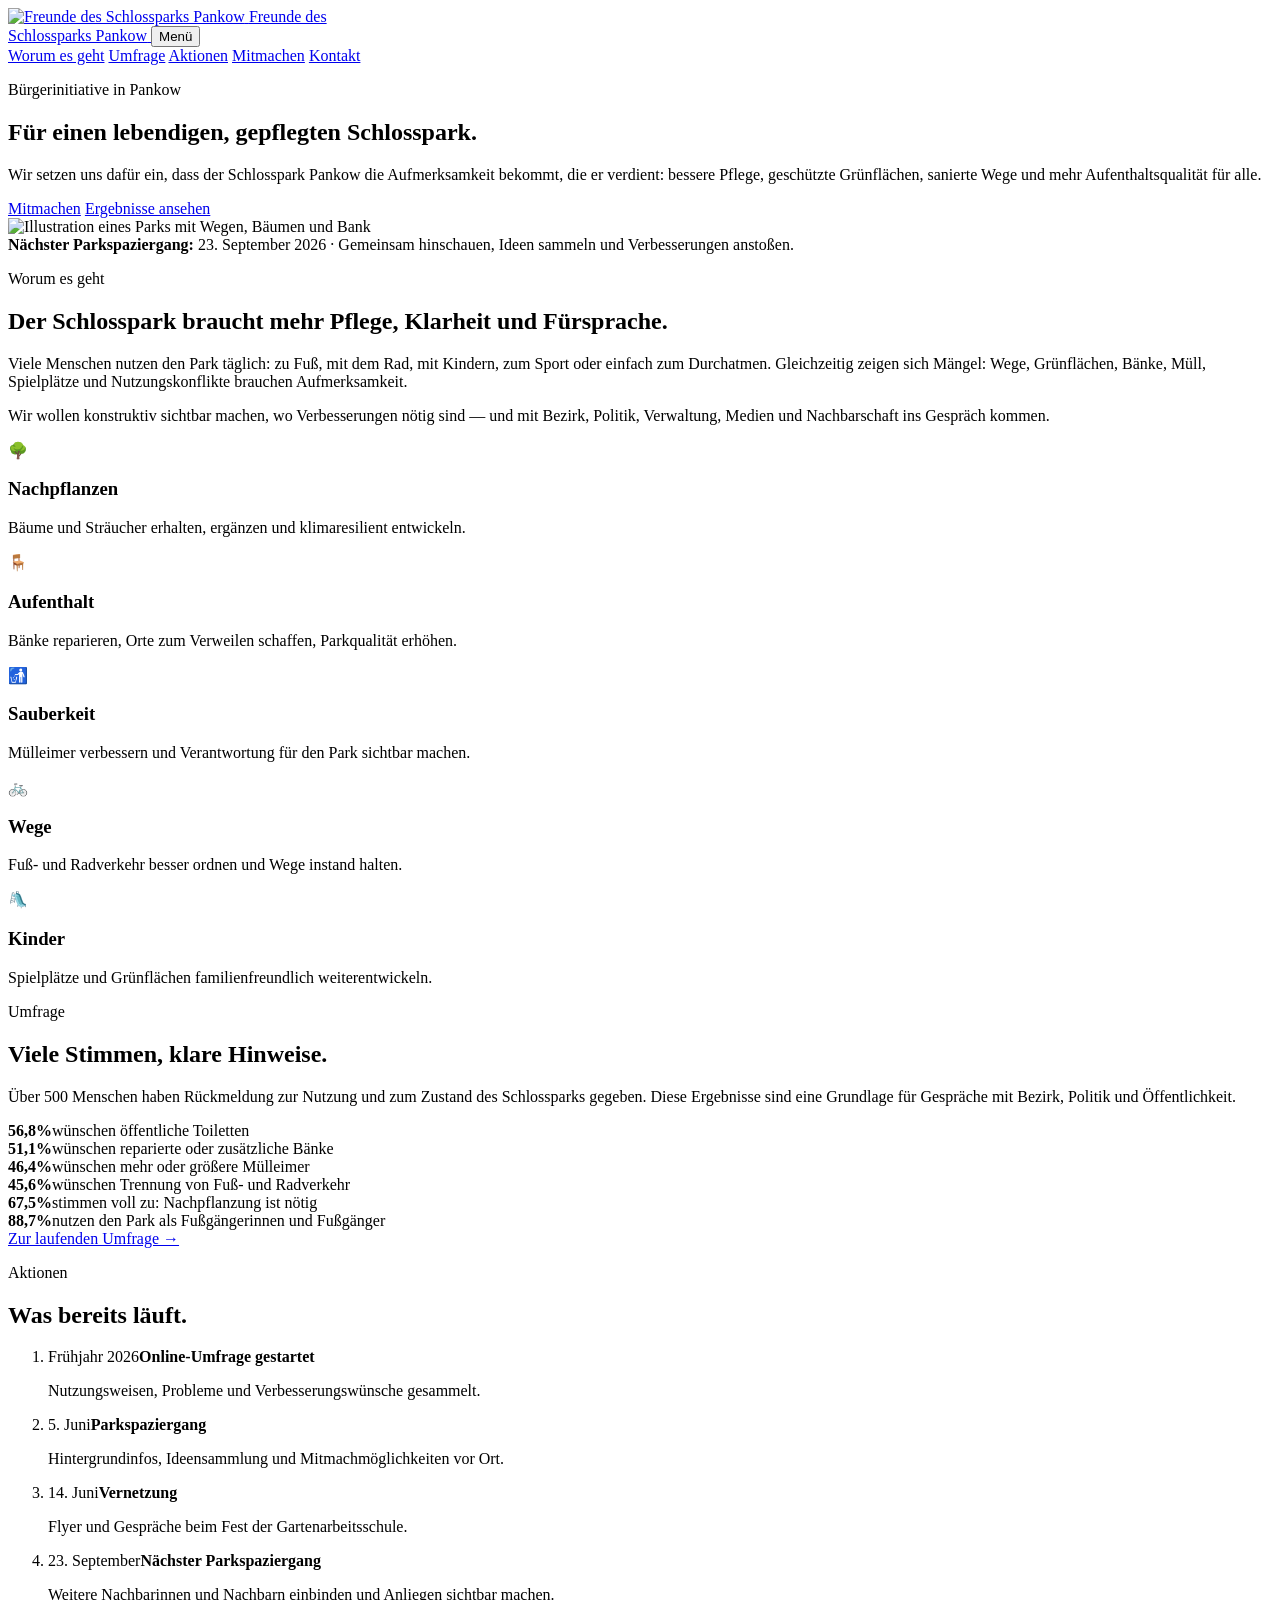
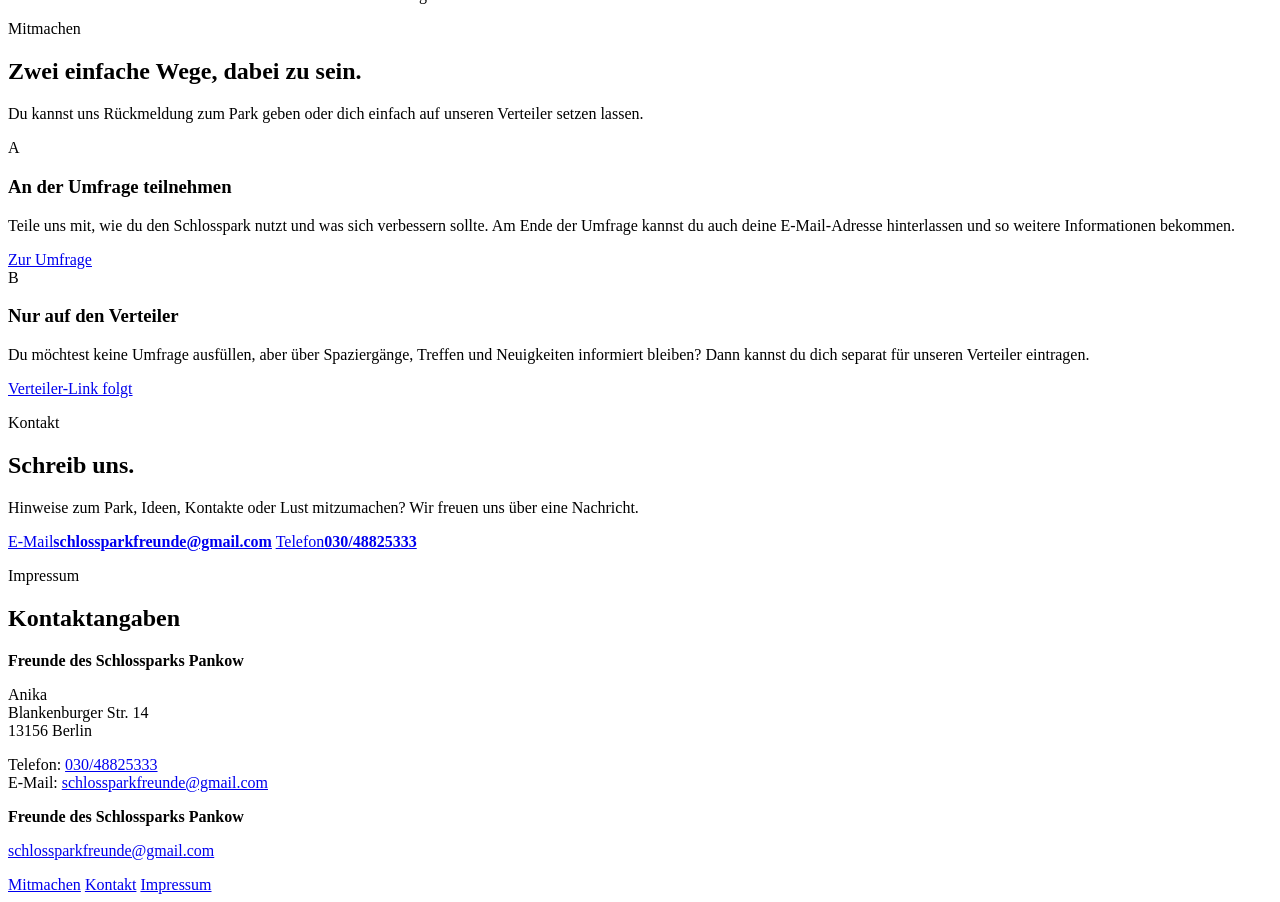
==== index.html @ 6320de42 "Initiale Schlosspark-Website anlegen" ====
<!doctype html>
<html lang="de">
<head>
  <meta charset="utf-8" />
  <meta name="viewport" content="width=device-width, initial-scale=1" />
  <title>Freunde des Schlossparks Pankow</title>
  <meta name="description" content="Bürgerinitiative für einen gepflegten, lebendigen und zukunftsfähigen Schlosspark Pankow." />
  <link rel="stylesheet" href="style.css" />
</head>
<body>
  <header class="site-header">
    <a class="brand" href="#top" aria-label="Startseite">
      <img id="brand-logo" src="assets/logo.svg" alt="Freunde des Schlossparks Pankow" />
      <span>Freunde des<br>Schlossparks Pankow</span>
    </a>
    <button class="menu-button" aria-expanded="false" aria-controls="nav">Menü</button>
    <nav id="nav" class="nav" aria-label="Hauptnavigation">
      <a href="#worum">Worum es geht</a>
      <a href="#umfrage">Umfrage</a>
      <a href="#aktionen">Aktionen</a>
      <a href="#mitmachen">Mitmachen</a>
      <a class="nav-cta" href="#kontakt">Kontakt</a>
    </nav>
  </header>

  <main id="top">
    <section class="hero">
      <div class="hero-copy">
        <p class="eyebrow">Bürgerinitiative in Pankow</p>
        <h1>Für einen lebendigen, gepflegten Schlosspark.</h1>
        <p class="lead">Wir setzen uns dafür ein, dass der Schlosspark Pankow die Aufmerksamkeit bekommt, die er verdient: bessere Pflege, geschützte Grünflächen, sanierte Wege und mehr Aufenthaltsqualität für alle.</p>
        <div class="hero-actions">
          <a class="button primary" href="#mitmachen">Mitmachen</a>
          <a class="button secondary" href="#umfrage">Ergebnisse ansehen</a>
        </div>
      </div>
      <div class="hero-card" aria-label="Illustration Schlosspark Pankow">
        <img src="assets/park-illustration.svg" alt="Illustration eines Parks mit Wegen, Bäumen und Bank" />
      </div>
    </section>

    <section class="notice" aria-label="Nächster Termin">
      <strong>Nächster Parkspaziergang:</strong> <span data-next-walk-long>23. September 2026</span> · <span data-next-walk-description>Gemeinsam hinschauen, Ideen sammeln und Verbesserungen anstoßen.</span>
    </section>

    <section id="worum" class="section split">
      <div>
        <p class="eyebrow">Worum es geht</p>
        <h2>Der Schlosspark braucht mehr Pflege, Klarheit und Fürsprache.</h2>
      </div>
      <div class="text-block">
        <p>Viele Menschen nutzen den Park täglich: zu Fuß, mit dem Rad, mit Kindern, zum Sport oder einfach zum Durchatmen. Gleichzeitig zeigen sich Mängel: Wege, Grünflächen, Bänke, Müll, Spielplätze und Nutzungskonflikte brauchen Aufmerksamkeit.</p>
        <p>Wir wollen konstruktiv sichtbar machen, wo Verbesserungen nötig sind — und mit Bezirk, Politik, Verwaltung, Medien und Nachbarschaft ins Gespräch kommen.</p>
      </div>
    </section>

    <section class="section goals" aria-label="Unsere Themen">
      <article><span aria-hidden="true">🌳</span><h3>Nachpflanzen</h3><p>Bäume und Sträucher erhalten, ergänzen und klimaresilient entwickeln.</p></article>
      <article><span aria-hidden="true">🪑</span><h3>Aufenthalt</h3><p>Bänke reparieren, Orte zum Verweilen schaffen, Parkqualität erhöhen.</p></article>
      <article><span aria-hidden="true">🚮</span><h3>Sauberkeit</h3><p>Mülleimer verbessern und Verantwortung für den Park sichtbar machen.</p></article>
      <article><span aria-hidden="true">🚲</span><h3>Wege</h3><p>Fuß- und Radverkehr besser ordnen und Wege instand halten.</p></article>
      <article><span aria-hidden="true">🛝</span><h3>Kinder</h3><p>Spielplätze und Grünflächen familienfreundlich weiterentwickeln.</p></article>
    </section>

    <section id="umfrage" class="section results">
      <div class="section-heading">
        <p class="eyebrow">Umfrage</p>
        <h2>Viele Stimmen, klare Hinweise.</h2>
        <p>Über 500 Menschen haben Rückmeldung zur Nutzung und zum Zustand des Schlossparks gegeben. Diese Ergebnisse sind eine Grundlage für Gespräche mit Bezirk, Politik und Öffentlichkeit.</p>
      </div>
      <div class="stat-grid">
        <article><strong>56,8%</strong><span>wünschen öffentliche Toiletten</span></article>
        <article><strong>51,1%</strong><span>wünschen reparierte oder zusätzliche Bänke</span></article>
        <article><strong>46,4%</strong><span>wünschen mehr oder größere Mülleimer</span></article>
        <article><strong>45,6%</strong><span>wünschen Trennung von Fuß- und Radverkehr</span></article>
        <article><strong>67,5%</strong><span>stimmen voll zu: Nachpflanzung ist nötig</span></article>
        <article><strong>88,7%</strong><span>nutzen den Park als Fußgängerinnen und Fußgänger</span></article>
      </div>
      <a class="inline-link" data-survey-link href="#">Zur laufenden Umfrage →</a>
    </section>

    <section id="flyer" class="section flyer-section" hidden>
      <div class="section-heading">
        <p class="eyebrow">Unser Flyer</p>
        <h2>Schlossparkfreunde zum Mitnehmen.</h2>
        <p>Vorder- und Rückseite unseres Flyers.</p>
      </div>
      <div class="flyer-grid">
        <figure><img id="flyer-front" alt="Flyer der Freunde des Schlossparks Pankow, Vorderseite"><figcaption>Vorderseite</figcaption></figure>
        <figure><img id="flyer-back" alt="Flyer der Freunde des Schlossparks Pankow, Rückseite"><figcaption>Rückseite</figcaption></figure>
      </div>
    </section>

    <section id="aktionen" class="section timeline">
      <div class="section-heading">
        <p class="eyebrow">Aktionen</p>
        <h2>Was bereits läuft.</h2>
      </div>
      <ol>
        <li><time>Frühjahr 2026</time><strong>Online-Umfrage gestartet</strong><p>Nutzungsweisen, Probleme und Verbesserungswünsche gesammelt.</p></li>
        <li><time>5. Juni</time><strong>Parkspaziergang</strong><p>Hintergrundinfos, Ideensammlung und Mitmachmöglichkeiten vor Ort.</p></li>
        <li><time>14. Juni</time><strong>Vernetzung</strong><p>Flyer und Gespräche beim Fest der Gartenarbeitsschule.</p></li>
        <li><time data-next-walk-short>23. September</time><strong>Nächster Parkspaziergang</strong><p>Weitere Nachbarinnen und Nachbarn einbinden und Anliegen sichtbar machen.</p></li>
      </ol>
    </section>

    <section id="mitmachen" class="section join-section">
      <div class="section-heading join-heading">
        <p class="eyebrow">Mitmachen</p>
        <h2>Zwei einfache Wege, dabei zu sein.</h2>
        <p>Du kannst uns Rückmeldung zum Park geben oder dich einfach auf unseren Verteiler setzen lassen.</p>
      </div>

      <div class="join-grid">
        <article class="join-card featured">
          <span class="join-letter">A</span>
          <h3>An der Umfrage teilnehmen</h3>
          <p>Teile uns mit, wie du den Schlosspark nutzt und was sich verbessern sollte. Am Ende der Umfrage kannst du auch deine E-Mail-Adresse hinterlassen und so weitere Informationen bekommen.</p>
          <a class="button primary large" data-survey-link href="#">Zur Umfrage</a>
        </article>

        <article class="join-card">
          <span class="join-letter">B</span>
          <h3>Nur auf den Verteiler</h3>
          <p>Du möchtest keine Umfrage ausfüllen, aber über Spaziergänge, Treffen und Neuigkeiten informiert bleiben? Dann kannst du dich separat für unseren Verteiler eintragen.</p>
          <a class="button primary large disabled" data-mailing-list-link href="#" aria-disabled="true">Verteiler-Link folgt</a>
        </article>
      </div>
    </section>

    <section id="kontakt" class="section contact-section">
      <div>
        <p class="eyebrow">Kontakt</p>
        <h2>Schreib uns.</h2>
        <p>Hinweise zum Park, Ideen, Kontakte oder Lust mitzumachen? Wir freuen uns über eine Nachricht.</p>
      </div>
      <div class="contact-box">
        <a data-contact-email-link href="mailto:schlossparkfreunde@gmail.com"><span>E-Mail</span><strong data-contact-email>schlossparkfreunde@gmail.com</strong></a>
        <a data-contact-phone-link href="tel:+493048825333"><span>Telefon</span><strong data-contact-phone>030/48825333</strong></a>
      </div>
    </section>

    <section id="impressum" class="section legal-section">
      <div class="section-heading">
        <p class="eyebrow">Impressum</p>
        <h2>Kontaktangaben</h2>
      </div>
      <div class="legal-card">
        <p><strong>Freunde des Schlossparks Pankow</strong></p>
        <p><span data-contact-name>Anika</span><br><span data-contact-address1>Blankenburger Str. 14</span><br><span data-contact-address2>13156 Berlin</span></p>
        <p>Telefon: <a data-contact-phone-link href="tel:+493048825333" data-contact-phone>030/48825333</a><br>
        E-Mail: <a data-contact-email-link href="mailto:schlossparkfreunde@gmail.com" data-contact-email>schlossparkfreunde@gmail.com</a></p>
      </div>
    </section>
  </main>

  <footer class="footer">
    <div>
      <p><strong>Freunde des Schlossparks Pankow</strong></p>
      <p><a data-contact-email-link href="mailto:schlossparkfreunde@gmail.com" data-contact-email>schlossparkfreunde@gmail.com</a></p>
    </div>
    <nav class="footer-nav" aria-label="Fußnavigation">
      <a href="#mitmachen">Mitmachen</a>
      <a href="#kontakt">Kontakt</a>
      <a href="#impressum">Impressum</a>
    </nav>
  </footer>

  <script src="content.js"></script>
  <script src="script.js"></script>
</body>
</html>
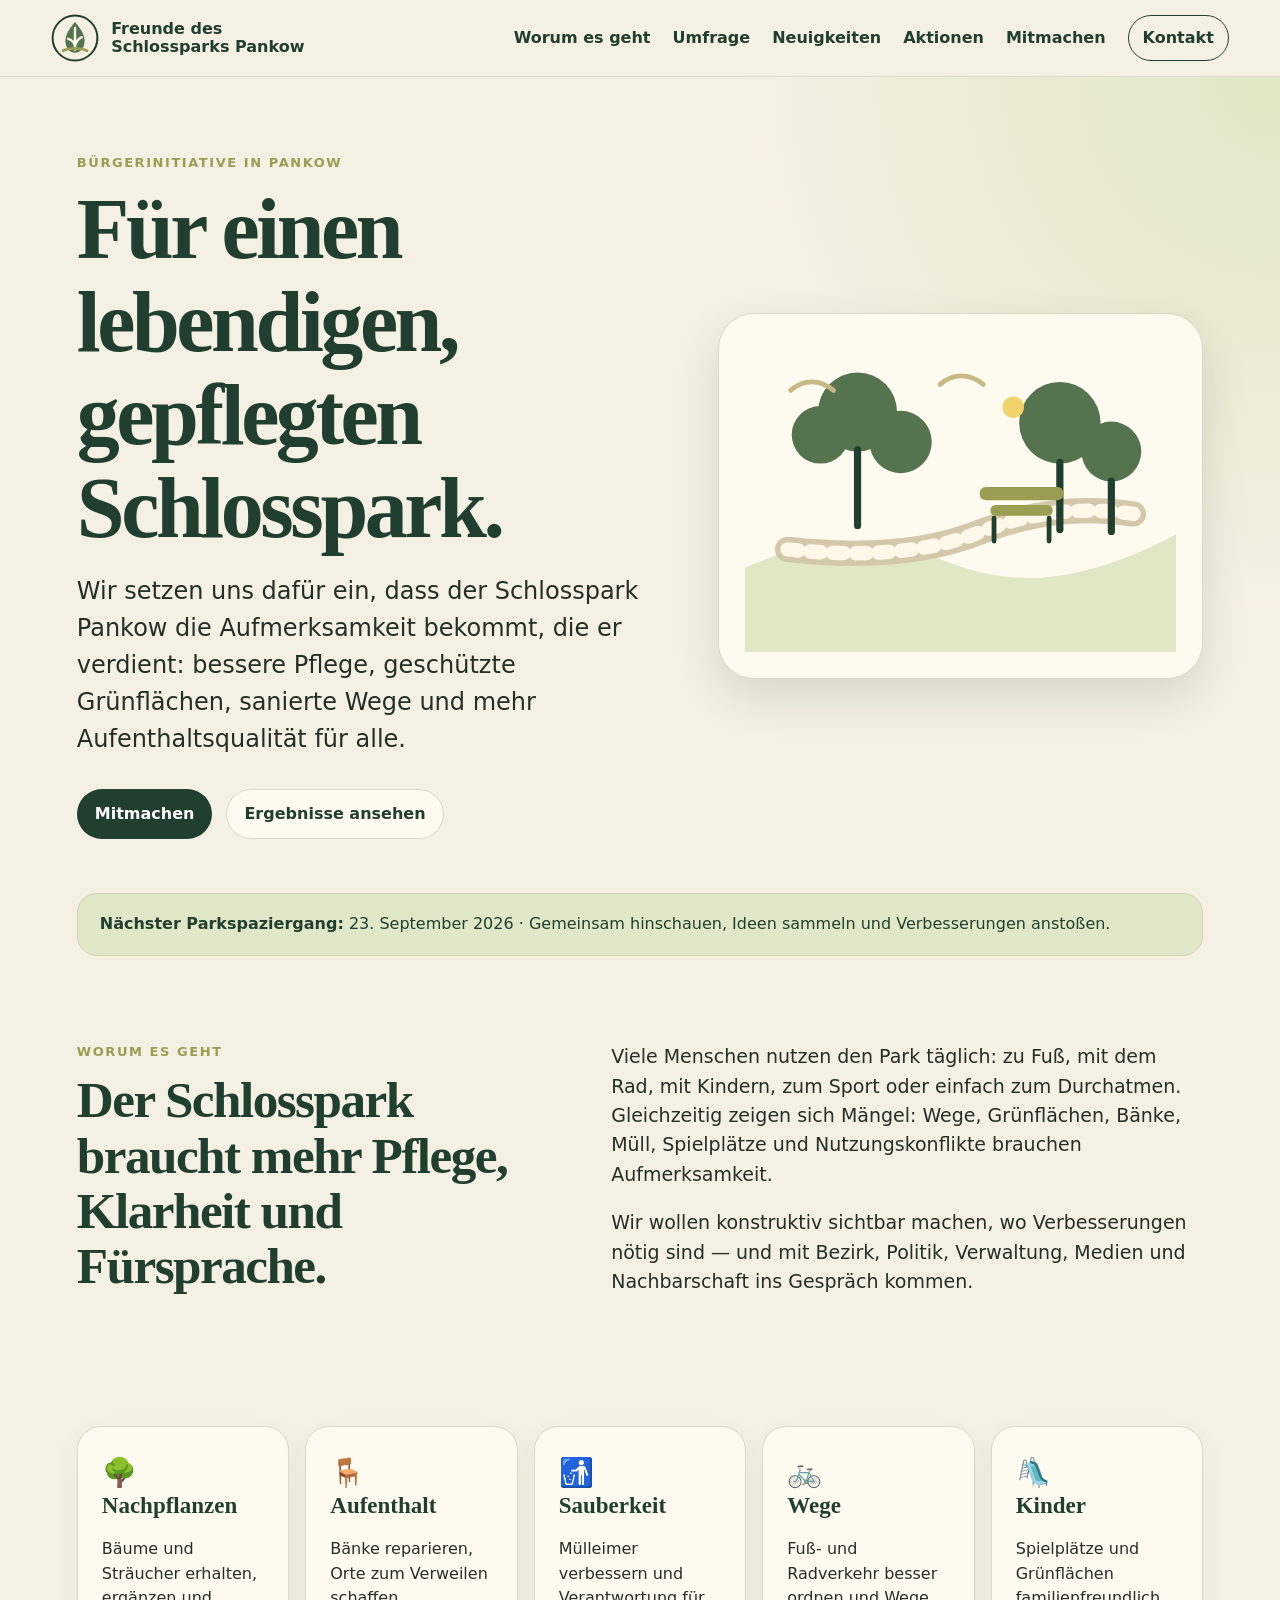
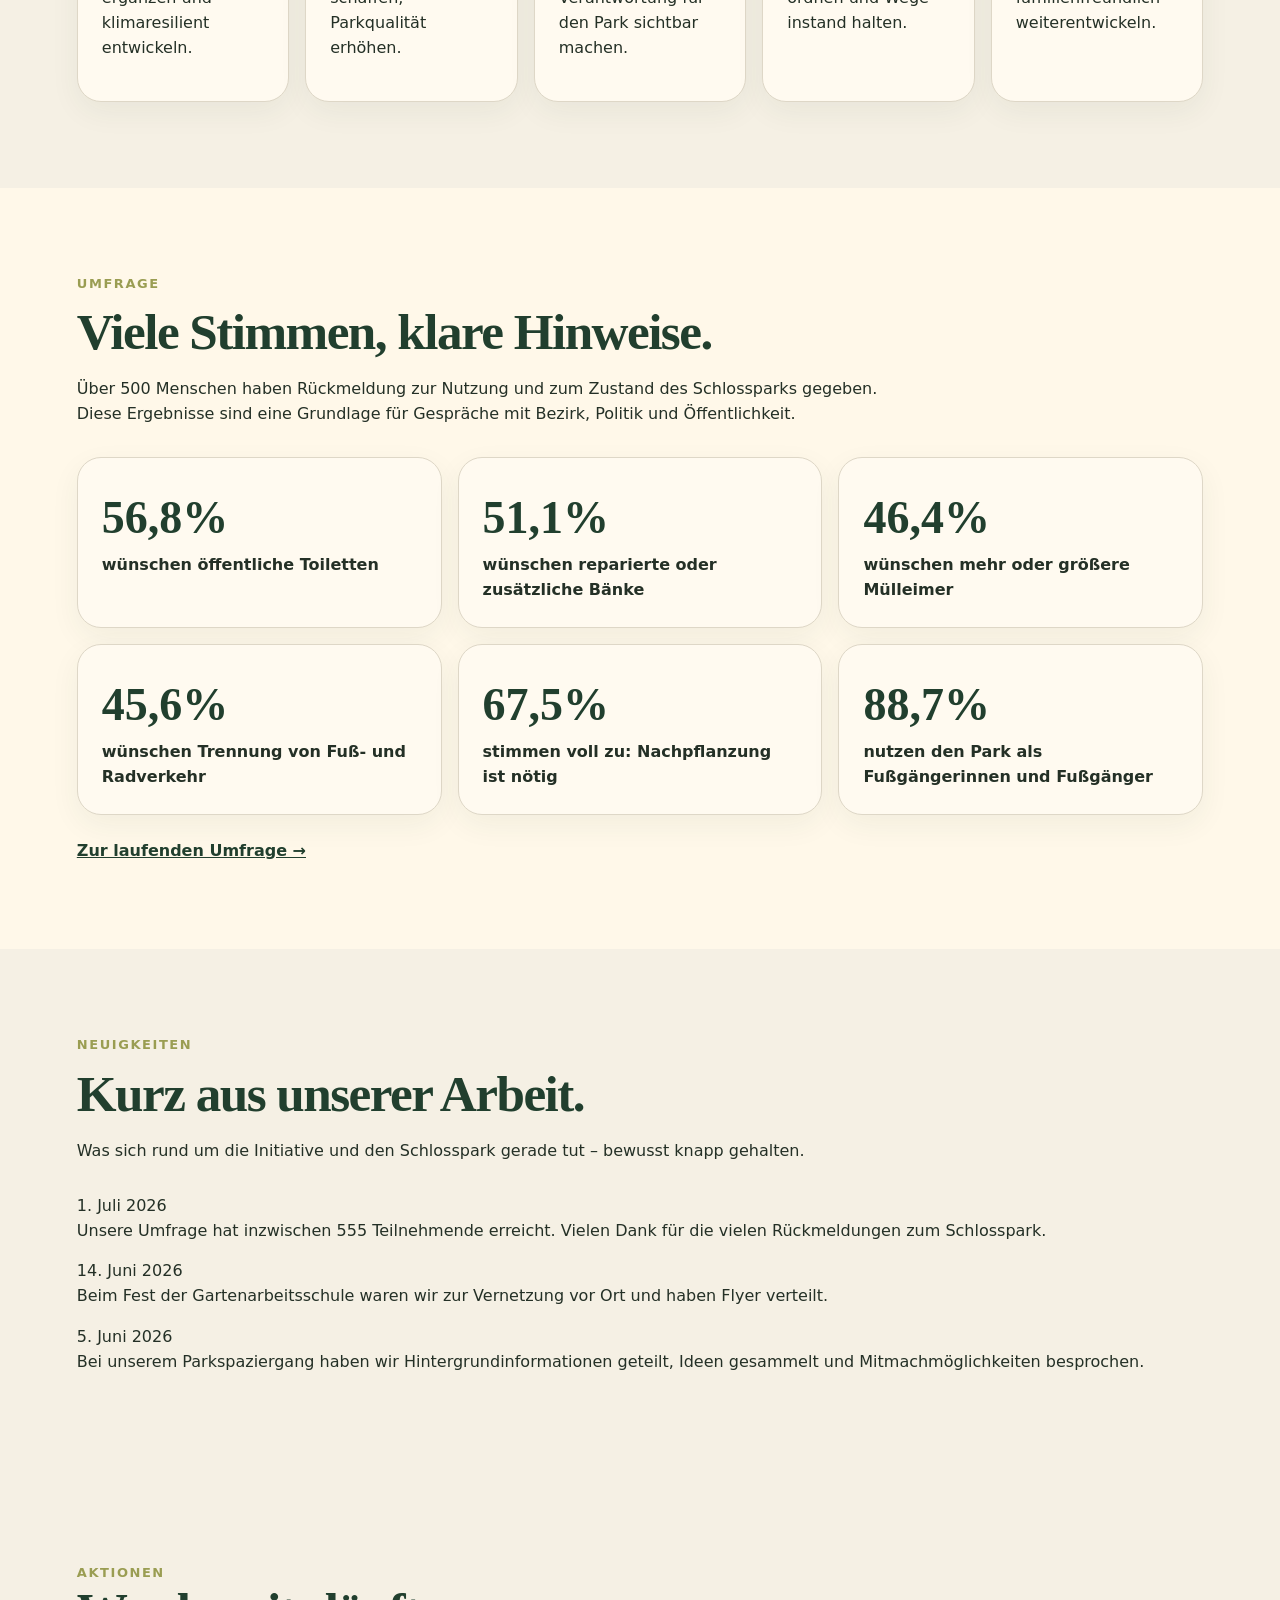
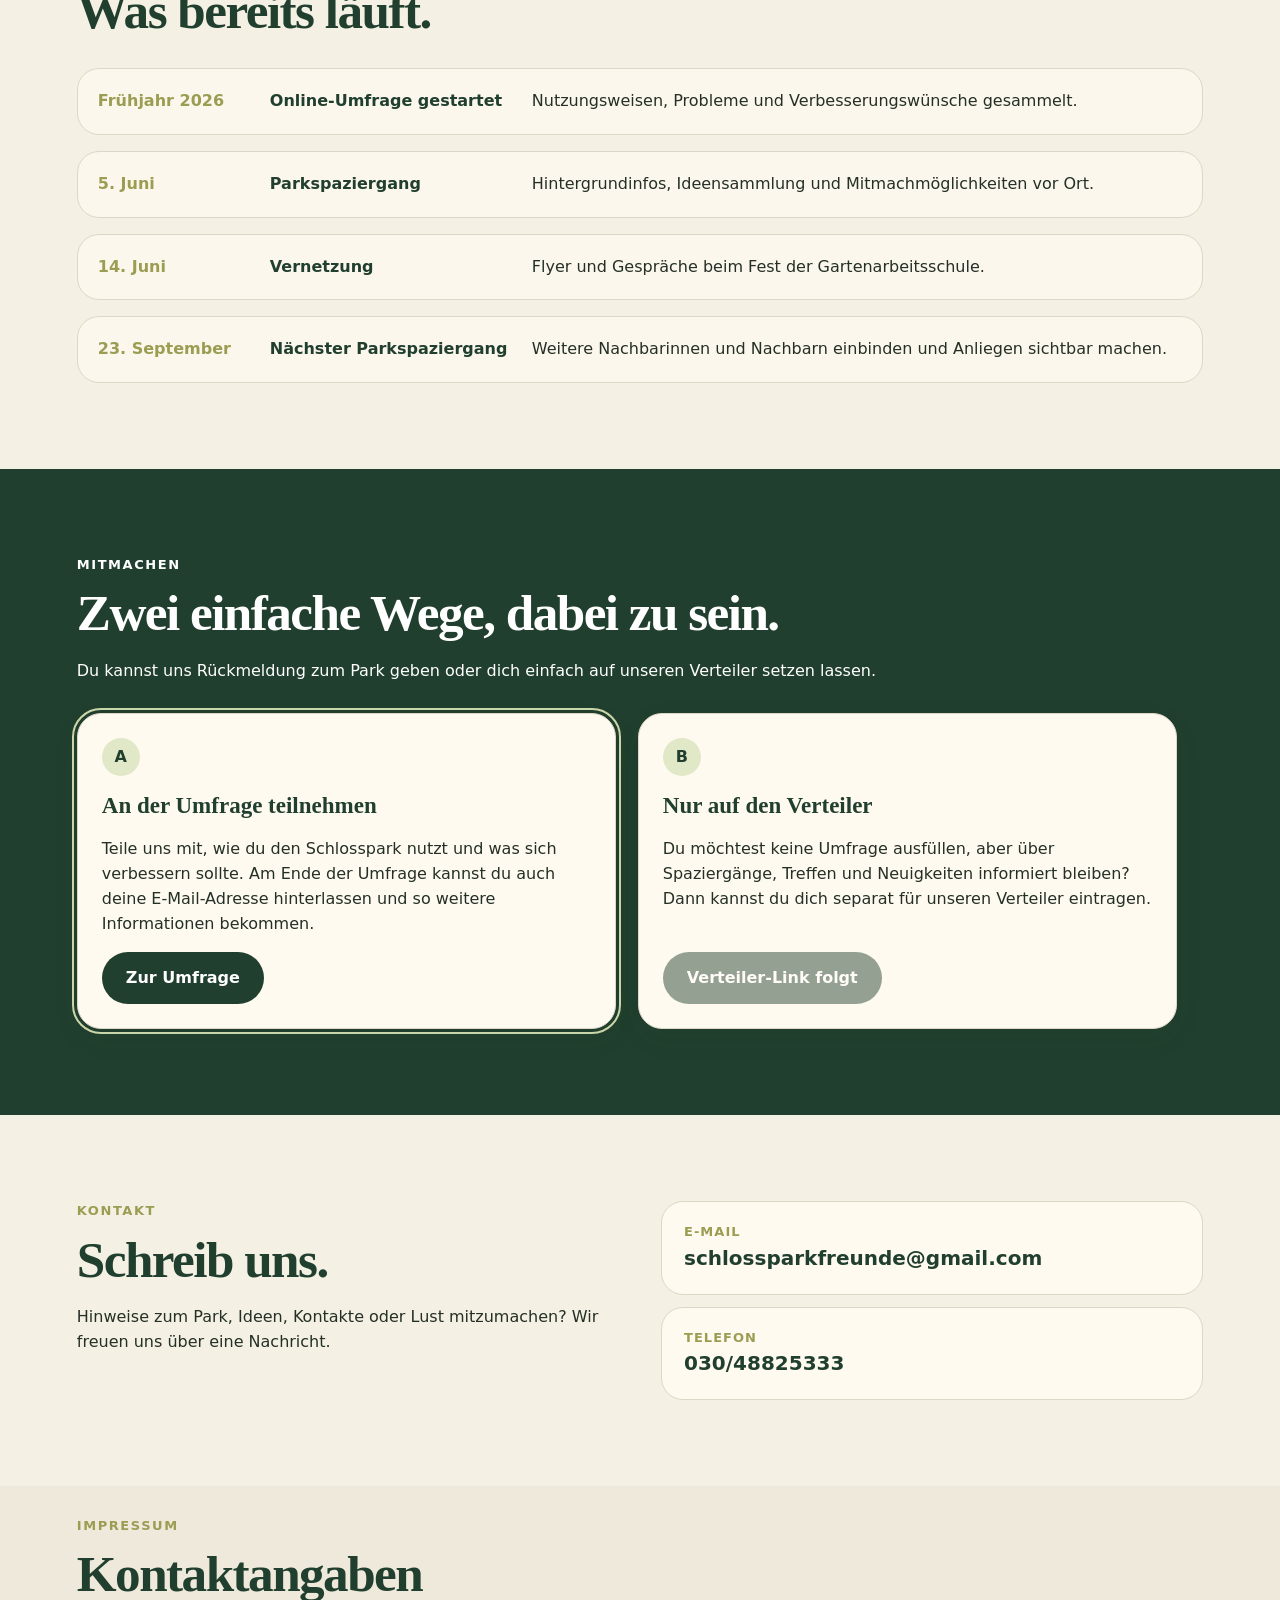
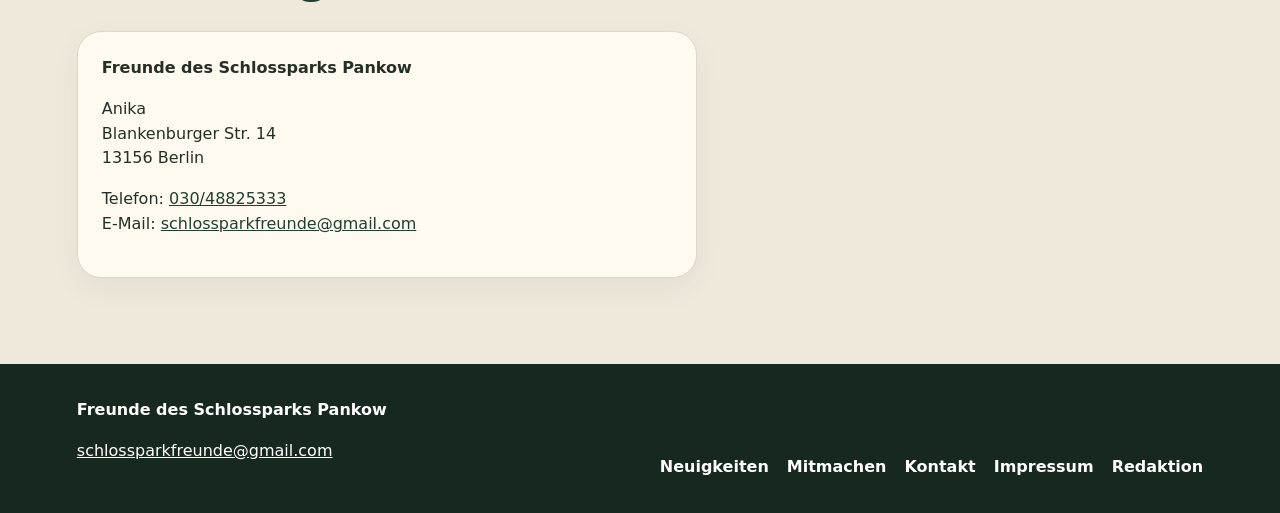
==== commit 0315eb23: "Neuigkeiten und CMS-Pflege in die Startseite integrieren" ====
--- a/index.html
+++ b/index.html
@@ -17,6 +17,7 @@
     <nav id="nav" class="nav" aria-label="Hauptnavigation">
       <a href="#worum">Worum es geht</a>
       <a href="#umfrage">Umfrage</a>
+      <a href="#neuigkeiten">Neuigkeiten</a>
       <a href="#aktionen">Aktionen</a>
       <a href="#mitmachen">Mitmachen</a>
       <a class="nav-cta" href="#kontakt">Kontakt</a>
@@ -76,7 +77,20 @@
         <article><strong>67,5%</strong><span>stimmen voll zu: Nachpflanzung ist nötig</span></article>
         <article><strong>88,7%</strong><span>nutzen den Park als Fußgängerinnen und Fußgänger</span></article>
       </div>
-      <a class="inline-link" data-survey-link href="#">Zur laufenden Umfrage →</a>
+      <a class="inline-link" data-survey-link href="https://docs.google.com/forms/d/e/1FAIpQLSdcajez0mMyslaINtt_U32HOMSKjIGqz2ijeOv9b9wt3sQTcw/viewform">Zur laufenden Umfrage →</a>
+    </section>
+
+    <section id="neuigkeiten" class="section news-section">
+      <div class="section-heading">
+        <p class="eyebrow">Neuigkeiten</p>
+        <h2>Kurz aus unserer Arbeit.</h2>
+        <p>Was sich rund um die Initiative und den Schlosspark gerade tut – bewusst knapp gehalten.</p>
+      </div>
+      <div id="news-list" class="news-list" aria-live="polite">
+        <article class="news-item"><time datetime="2026-07-01">1. Juli 2026</time><p>Unsere Umfrage hat inzwischen 555 Teilnehmende erreicht. Vielen Dank für die vielen Rückmeldungen zum Schlosspark.</p></article>
+        <article class="news-item"><time datetime="2026-06-14">14. Juni 2026</time><p>Beim Fest der Gartenarbeitsschule waren wir zur Vernetzung vor Ort und haben Flyer verteilt.</p></article>
+        <article class="news-item"><time datetime="2026-06-05">5. Juni 2026</time><p>Bei unserem Parkspaziergang haben wir Hintergrundinformationen geteilt, Ideen gesammelt und Mitmachmöglichkeiten besprochen.</p></article>
+      </div>
     </section>
 
     <section id="flyer" class="section flyer-section" hidden>
@@ -116,7 +130,7 @@
           <span class="join-letter">A</span>
           <h3>An der Umfrage teilnehmen</h3>
           <p>Teile uns mit, wie du den Schlosspark nutzt und was sich verbessern sollte. Am Ende der Umfrage kannst du auch deine E-Mail-Adresse hinterlassen und so weitere Informationen bekommen.</p>
-          <a class="button primary large" data-survey-link href="#">Zur Umfrage</a>
+          <a class="button primary large" data-survey-link href="https://docs.google.com/forms/d/e/1FAIpQLSdcajez0mMyslaINtt_U32HOMSKjIGqz2ijeOv9b9wt3sQTcw/viewform">Zur Umfrage</a>
         </article>
 
         <article class="join-card">
@@ -160,13 +174,14 @@
       <p><a data-contact-email-link href="mailto:schlossparkfreunde@gmail.com" data-contact-email>schlossparkfreunde@gmail.com</a></p>
     </div>
     <nav class="footer-nav" aria-label="Fußnavigation">
+      <a href="#neuigkeiten">Neuigkeiten</a>
       <a href="#mitmachen">Mitmachen</a>
       <a href="#kontakt">Kontakt</a>
       <a href="#impressum">Impressum</a>
+      <a href="admin/" rel="nofollow">Redaktion</a>
     </nav>
   </footer>
 
-  <script src="content.js"></script>
   <script src="script.js"></script>
 </body>
 </html>
--- a/style.css
+++ b/style.css
@@ -0,0 +1,98 @@
+:root{
+  --green:#213f2e;
+  --green-2:#55734f;
+  --olive:#9a9d52;
+  --cream:#f5f0e4;
+  --paper:#fffaf0;
+  --text:#243026;
+  --muted:#667061;
+  --line:#ded7c7;
+  --shadow:0 18px 45px rgba(33,63,46,.14);
+}
+*{box-sizing:border-box}
+html{scroll-behavior:smooth}
+body{margin:0;font-family:system-ui,-apple-system,Segoe UI,Roboto,Arial,sans-serif;color:var(--text);background:var(--cream);line-height:1.55}
+a{color:inherit}
+.site-header{position:sticky;top:0;z-index:20;display:flex;align-items:center;justify-content:space-between;padding:14px clamp(18px,4vw,56px);background:rgba(245,240,228,.92);backdrop-filter:blur(10px);border-bottom:1px solid var(--line)}
+.brand{display:flex;gap:12px;align-items:center;color:var(--green);text-decoration:none;font-weight:800;line-height:1.1}
+.brand img{width:48px;height:48px;object-fit:contain}
+.brand img.fox-logo{width:58px;height:58px}
+.nav{display:flex;gap:22px;align-items:center}
+.nav a{color:var(--green);text-decoration:none;font-weight:650}
+.nav-cta{padding:10px 14px;border:1px solid var(--green);border-radius:999px}
+.menu-button{display:none}
+.hero{min-height:74vh;display:grid;grid-template-columns:1.1fr .9fr;gap:48px;align-items:center;padding:76px clamp(22px,6vw,86px) 54px;background:radial-gradient(circle at top right,#dfe7c4,transparent 36%)}
+h1,h2,h3{font-family:Georgia,serif;color:var(--green);line-height:1.08;margin:0 0 18px}
+h1{font-size:clamp(44px,7vw,86px);letter-spacing:-.04em}
+h2{font-size:clamp(31px,4vw,54px);letter-spacing:-.03em}
+h3{font-size:23px}
+p{margin-top:0}
+.lead{font-size:clamp(19px,2vw,24px);max-width:760px}
+.eyebrow{text-transform:uppercase;letter-spacing:.12em;font-size:13px;font-weight:900;color:var(--olive);margin:0 0 10px}
+.hero-actions{display:flex;gap:14px;flex-wrap:wrap;margin-top:30px}
+.button{display:inline-flex;align-items:center;justify-content:center;padding:13px 18px;border-radius:999px;text-decoration:none;border:0;font-weight:800;cursor:pointer;transition:transform .15s ease,box-shadow .15s ease,opacity .15s ease}
+.button:hover:not(.disabled){transform:translateY(-1px);box-shadow:0 9px 20px rgba(33,63,46,.16)}
+.button.large{min-height:52px;padding-inline:24px}
+.primary{background:var(--green);color:#fff}
+.secondary{background:var(--paper);color:var(--green);box-shadow:inset 0 0 0 1px var(--line)}
+.button.disabled{opacity:.48;cursor:not-allowed}
+.hero-card{background:var(--paper);border-radius:36px;padding:26px;box-shadow:var(--shadow);border:1px solid var(--line)}
+.hero-card img{width:100%;display:block}
+.notice{margin:0 clamp(22px,6vw,86px);padding:18px 22px;border-radius:20px;background:#e1e8c8;border:1px solid #cbd5aa;color:var(--green)}
+.section{padding:86px clamp(22px,6vw,86px)}
+.split{display:grid;grid-template-columns:.9fr 1.1fr;gap:50px}
+.text-block{font-size:19px}
+.goals{display:grid;grid-template-columns:repeat(5,1fr);gap:16px;padding-top:24px}
+.goals article,.stat-grid article,.join-card,.legal-card{background:var(--paper);border:1px solid var(--line);border-radius:24px;padding:24px;box-shadow:0 10px 30px rgba(33,63,46,.06)}
+.goals span{font-size:28px}
+.section-heading{max-width:820px;margin-bottom:30px}
+.results{background:#fff8e9}
+.stat-grid{display:grid;grid-template-columns:repeat(3,1fr);gap:16px}
+.stat-grid strong{display:block;font-family:Georgia,serif;font-size:46px;color:var(--green)}
+.stat-grid span{font-weight:650}
+.inline-link{display:inline-block;margin-top:24px;color:var(--green);font-weight:900}
+.flyer-section{background:#e8edd8}
+.flyer-grid{display:grid;grid-template-columns:1fr 1fr;gap:30px;max-width:1050px}
+.flyer-grid figure{margin:0}
+.flyer-grid img{display:block;width:100%;border-radius:18px;border:1px solid var(--line);box-shadow:var(--shadow);background:#fff}
+.flyer-grid figcaption{font-size:13px;color:var(--muted);margin-top:8px}
+.timeline ol{list-style:none;padding:0;margin:0;display:grid;gap:16px}
+.timeline li{display:grid;grid-template-columns:150px 240px 1fr;gap:22px;align-items:start;background:rgba(255,250,240,.72);border:1px solid var(--line);border-radius:22px;padding:20px}
+.timeline time{font-weight:900;color:var(--olive)}
+.timeline strong{color:var(--green)}
+.timeline p{margin:0}
+.join-section{background:var(--green);color:#fff}
+.join-heading h2,.join-heading .eyebrow{color:#fff}
+.join-grid{display:grid;grid-template-columns:1fr 1fr;gap:22px;max-width:1100px}
+.join-card{position:relative;color:var(--text);display:flex;flex-direction:column;align-items:flex-start}
+.join-card.featured{outline:2px solid #cbd5aa;outline-offset:3px}
+.join-card .button{margin-top:auto}
+.join-letter{display:inline-grid;place-items:center;width:38px;height:38px;border-radius:50%;background:#e1e8c8;color:var(--green);font-weight:900;margin-bottom:18px}
+.contact-section{display:grid;grid-template-columns:1fr 1fr;gap:42px;align-items:start}
+.contact-box{display:grid;gap:12px}
+.contact-box a{display:flex;flex-direction:column;text-decoration:none;background:var(--paper);border:1px solid var(--line);border-radius:22px;padding:20px 22px}
+.contact-box span{font-size:13px;text-transform:uppercase;letter-spacing:.08em;color:var(--olive);font-weight:900}
+.contact-box strong{font-size:20px;color:var(--green)}
+.legal-section{padding-top:30px;background:#efe9dc}
+.legal-card{max-width:620px}
+.legal-card a{color:var(--green)}
+.footer{padding:34px clamp(22px,6vw,86px);background:#17291e;color:#fff;display:flex;justify-content:space-between;gap:30px;align-items:flex-end}
+.footer a{color:#fff}
+.footer-nav{display:flex;gap:18px;flex-wrap:wrap}
+.footer-nav a{text-decoration:none;font-weight:700}
+[hidden]{display:none!important}
+@media(max-width:900px){
+  .menu-button{display:block;border:1px solid var(--green);border-radius:999px;background:transparent;padding:9px 13px}
+  .nav{display:none;position:absolute;left:18px;right:18px;top:78px;flex-direction:column;align-items:flex-start;background:var(--paper);padding:20px;border-radius:22px;border:1px solid var(--line);box-shadow:var(--shadow)}
+  .nav.open{display:flex}
+  .hero,.split,.contact-section{grid-template-columns:1fr}
+  .goals,.stat-grid,.join-grid,.flyer-grid{grid-template-columns:1fr 1fr}
+  .timeline li{grid-template-columns:1fr}
+}
+@media(max-width:620px){
+  .goals,.stat-grid,.join-grid,.flyer-grid{grid-template-columns:1fr}
+  h1{font-size:42px}
+  .hero{padding-top:48px}
+  .brand span{font-size:14px}
+  .footer{align-items:flex-start;flex-direction:column}
+}
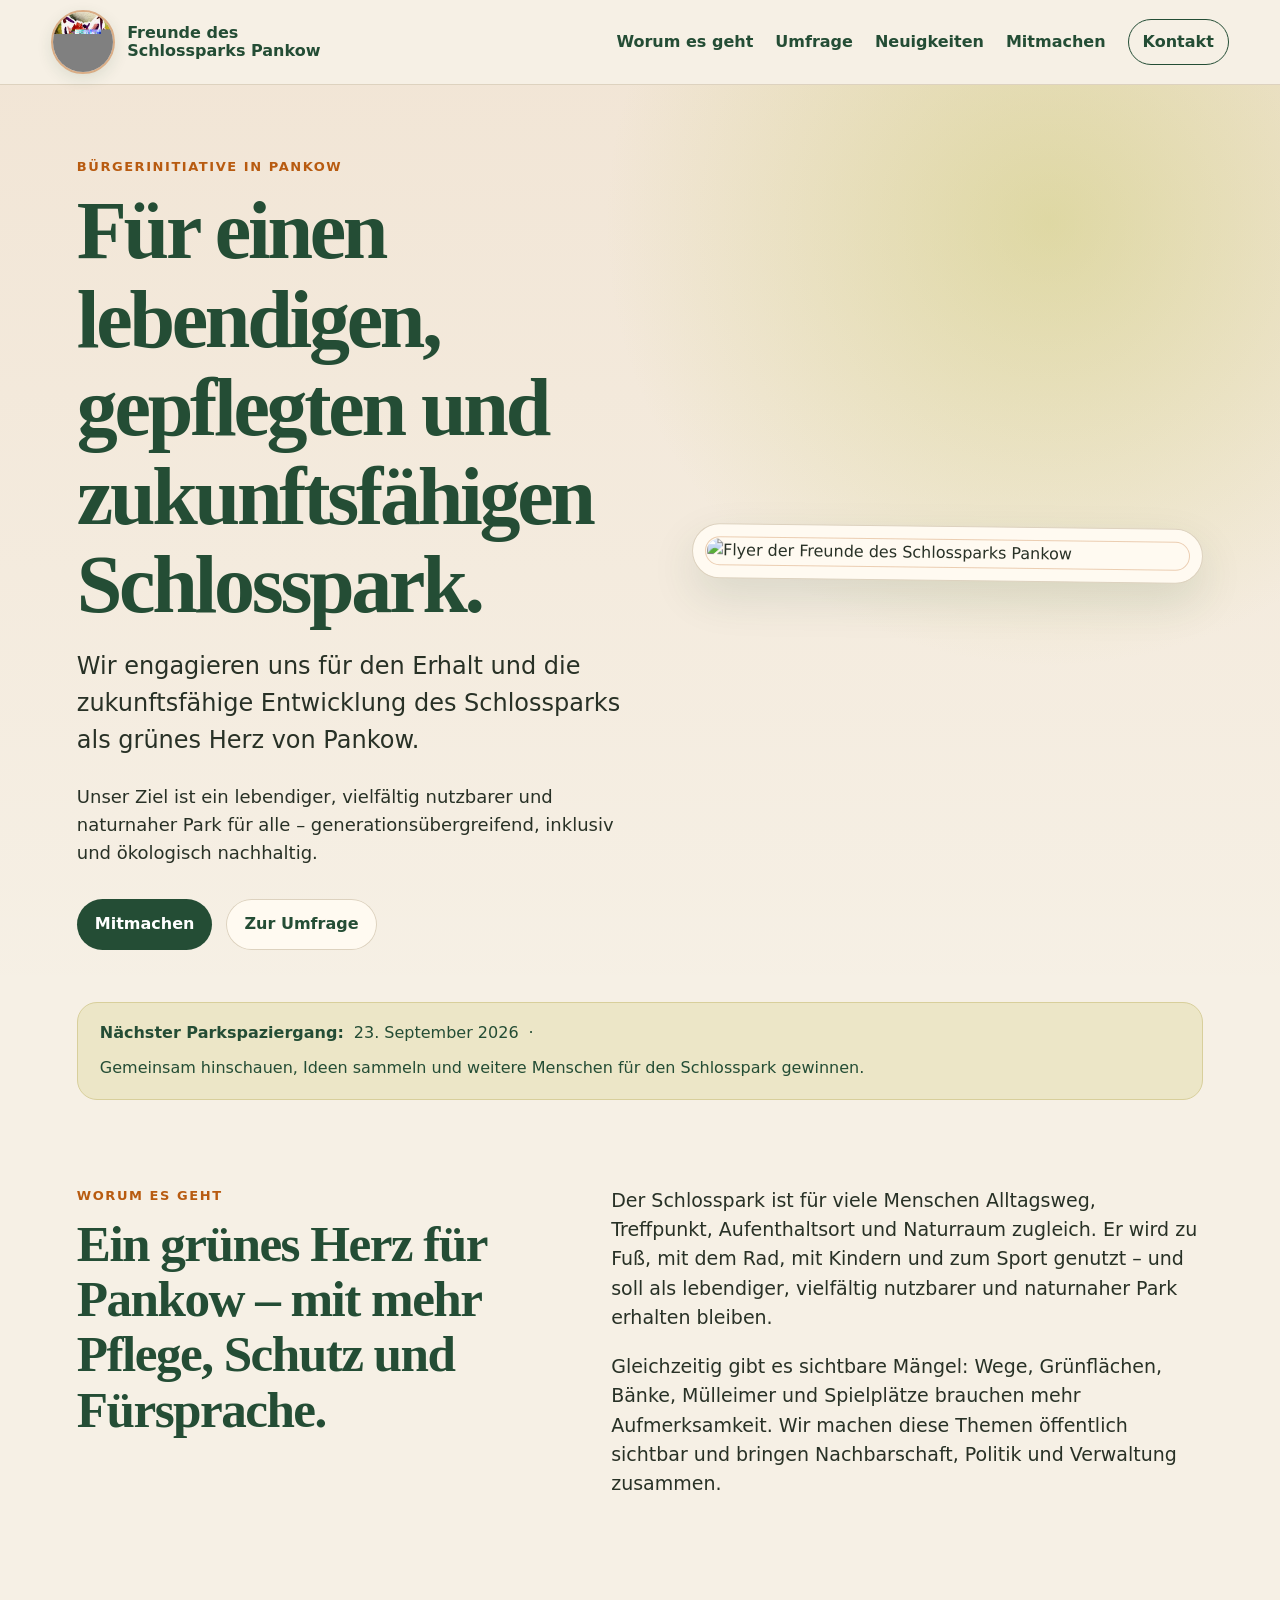
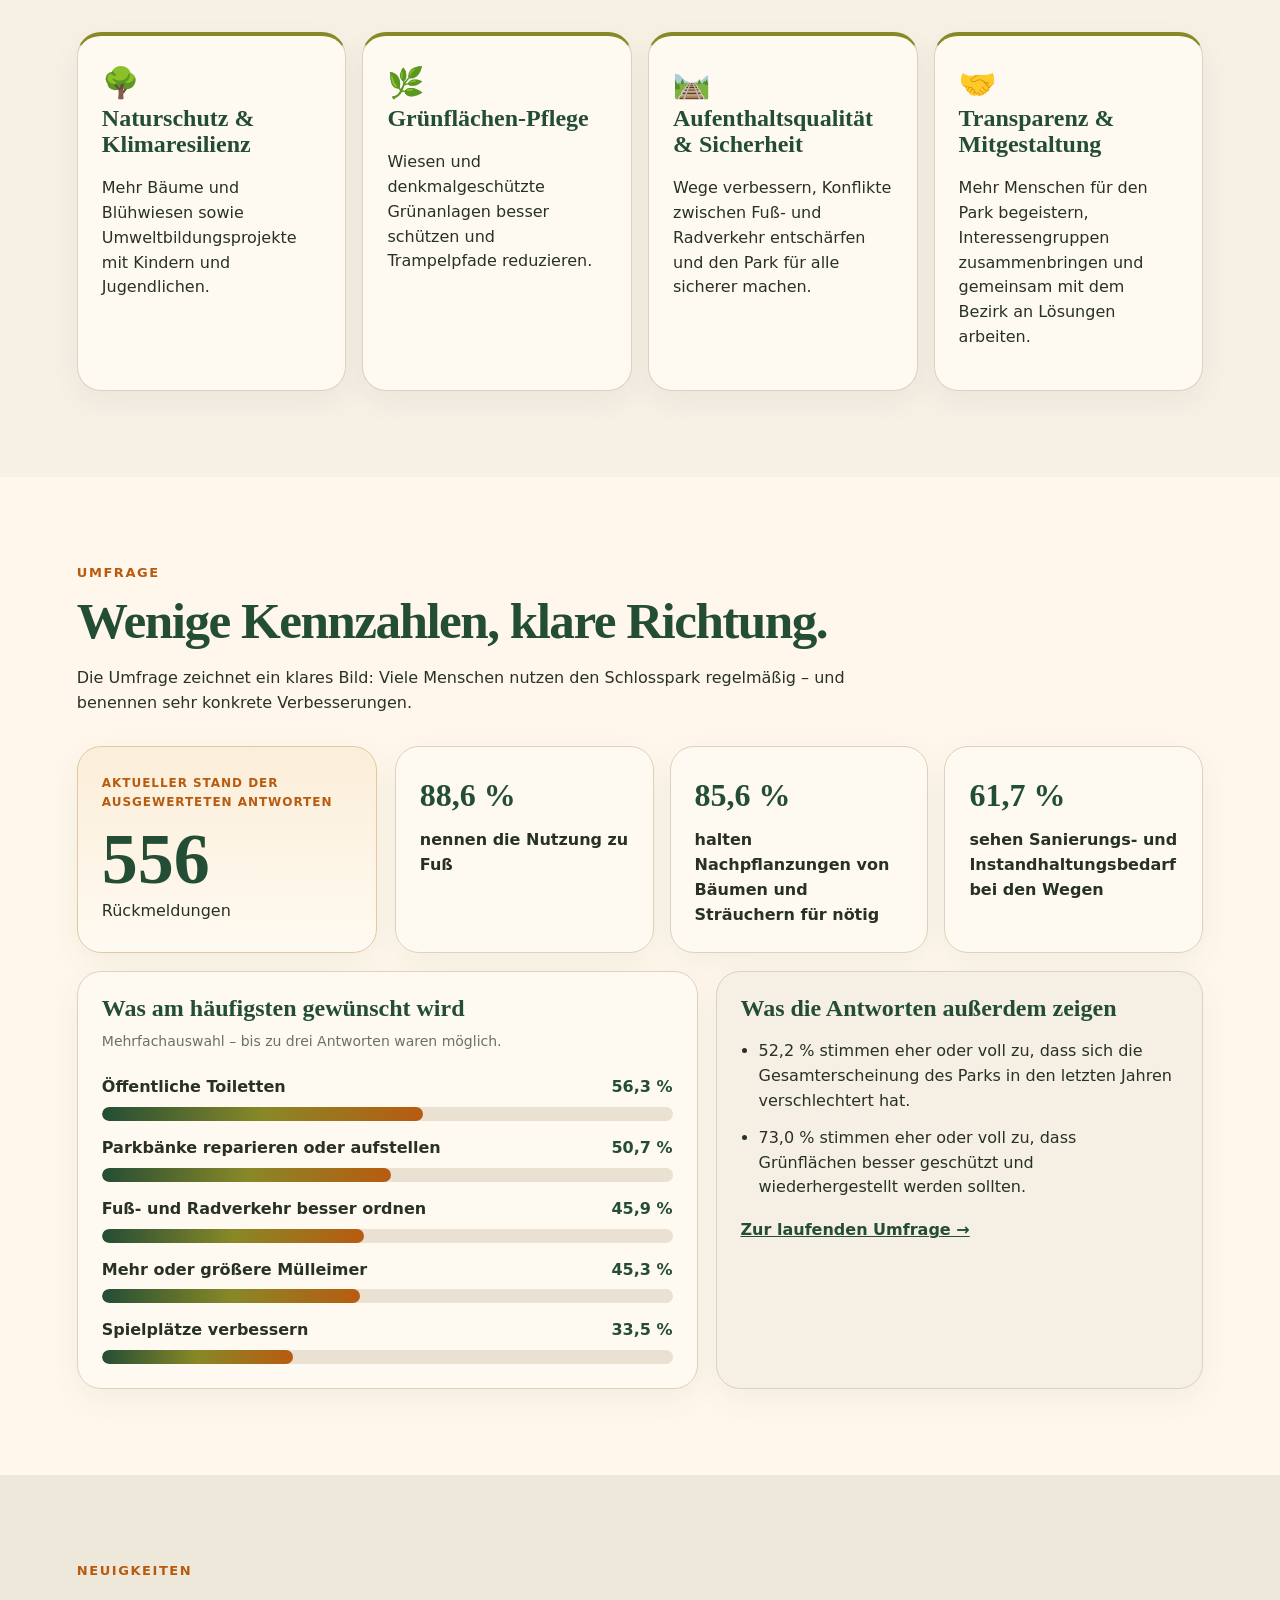
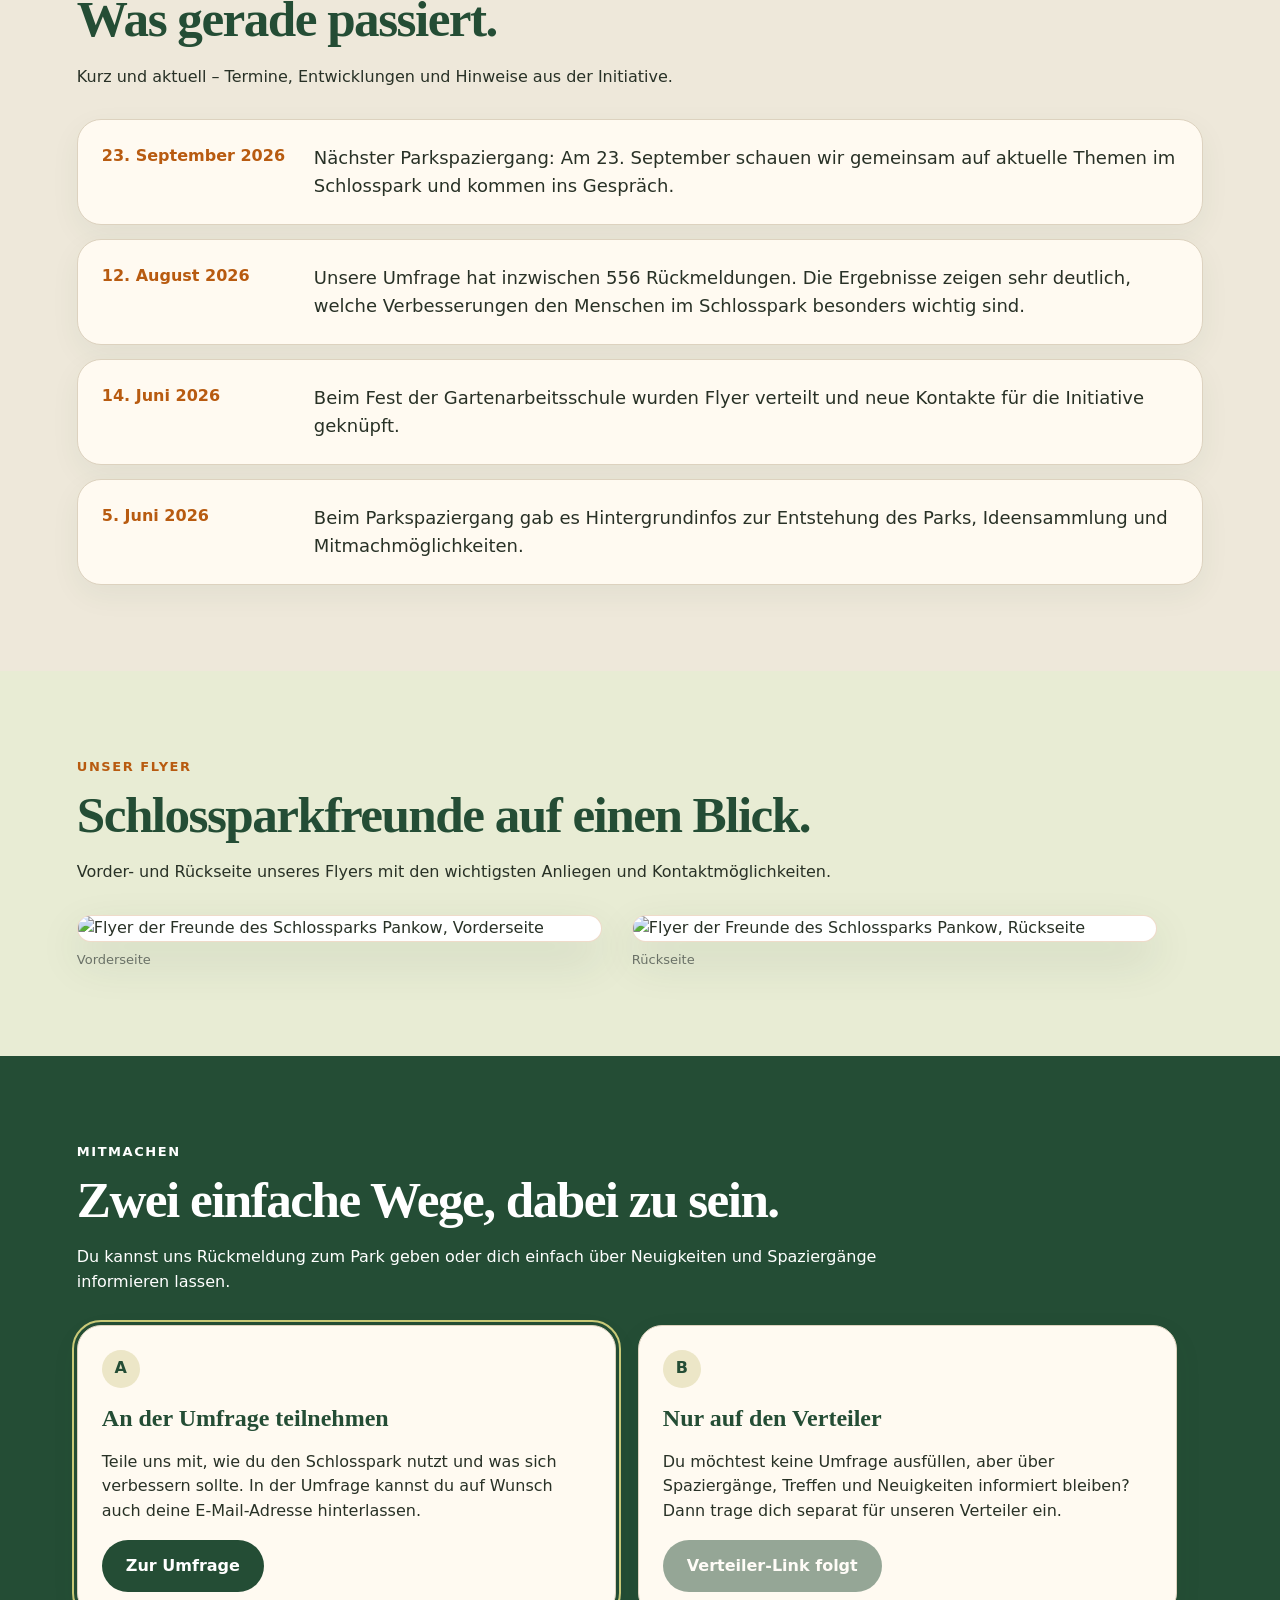
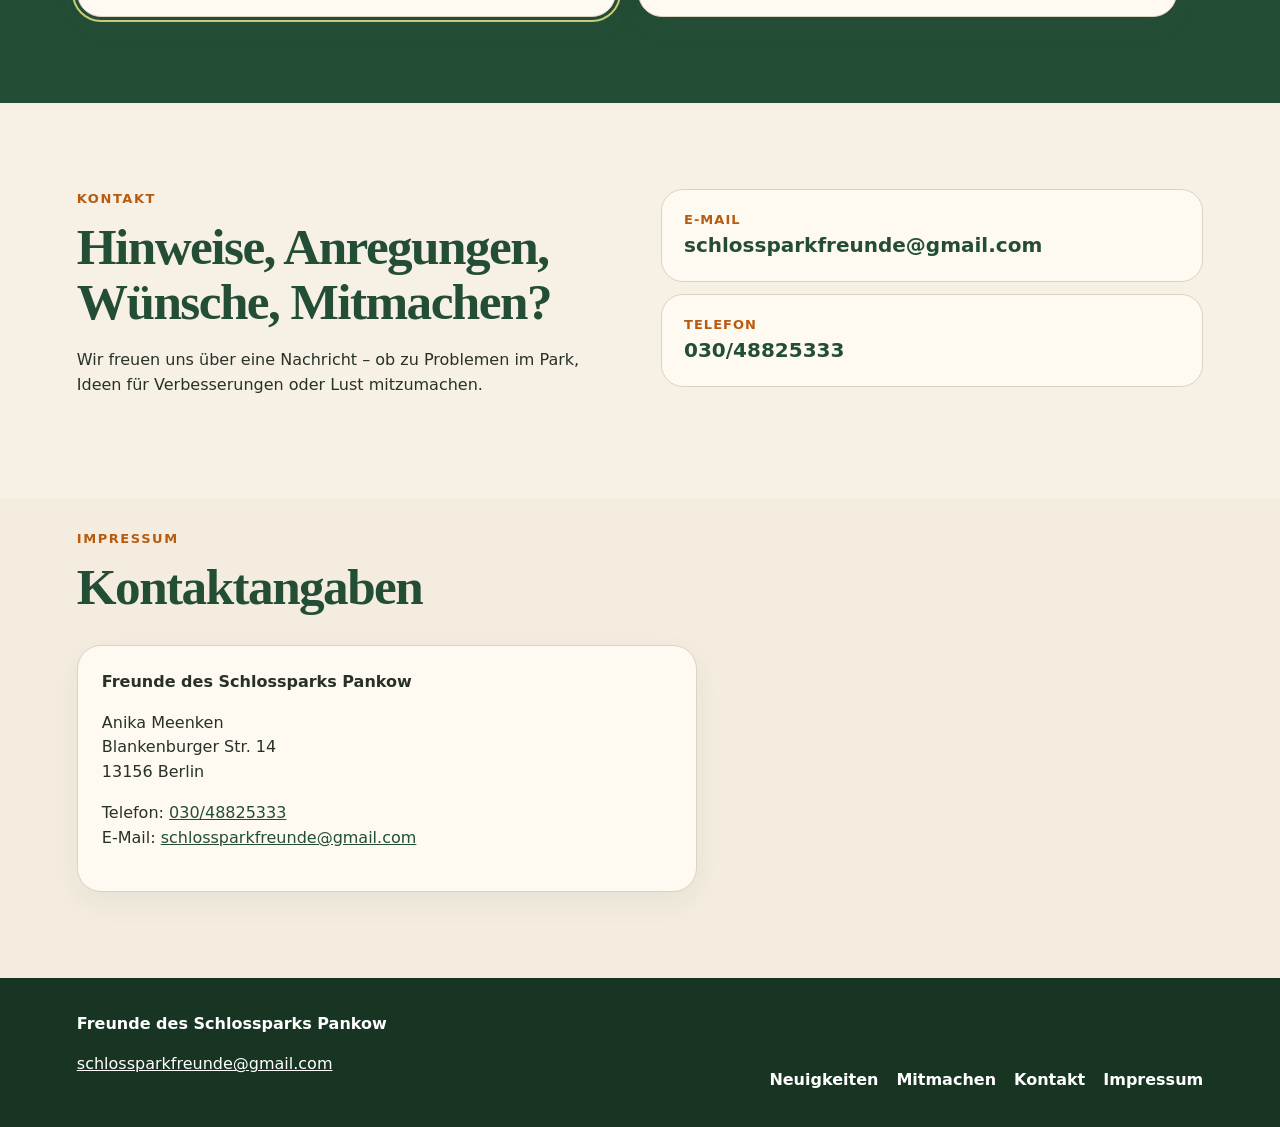
==== commit 7350df37: "Website auf eine zentrale content.js umstellen" ====
--- a/index.html
+++ b/index.html
@@ -4,13 +4,13 @@
   <meta charset="utf-8" />
   <meta name="viewport" content="width=device-width, initial-scale=1" />
   <title>Freunde des Schlossparks Pankow</title>
-  <meta name="description" content="Bürgerinitiative für einen gepflegten, lebendigen und zukunftsfähigen Schlosspark Pankow." />
+  <meta name="description" content="Bürgerinitiative für einen lebendigen, gepflegten und zukunftsfähigen Schlosspark Pankow." />
   <link rel="stylesheet" href="style.css" />
 </head>
 <body>
   <header class="site-header">
     <a class="brand" href="#top" aria-label="Startseite">
-      <img id="brand-logo" src="assets/logo.svg" alt="Freunde des Schlossparks Pankow" />
+      <img id="brand-logo" src="assets/logo.svg" alt="Fuchs – Freunde des Schlossparks Pankow" />
       <span>Freunde des<br>Schlossparks Pankow</span>
     </a>
     <button class="menu-button" aria-expanded="false" aria-controls="nav">Menü</button>
@@ -18,7 +18,6 @@
       <a href="#worum">Worum es geht</a>
       <a href="#umfrage">Umfrage</a>
       <a href="#neuigkeiten">Neuigkeiten</a>
-      <a href="#aktionen">Aktionen</a>
       <a href="#mitmachen">Mitmachen</a>
       <a class="nav-cta" href="#kontakt">Kontakt</a>
     </nav>
@@ -27,116 +26,116 @@
   <main id="top">
     <section class="hero">
       <div class="hero-copy">
-        <p class="eyebrow">Bürgerinitiative in Pankow</p>
-        <h1>Für einen lebendigen, gepflegten Schlosspark.</h1>
-        <p class="lead">Wir setzen uns dafür ein, dass der Schlosspark Pankow die Aufmerksamkeit bekommt, die er verdient: bessere Pflege, geschützte Grünflächen, sanierte Wege und mehr Aufenthaltsqualität für alle.</p>
+        <p class="eyebrow" data-hero-eyebrow>Bürgerinitiative in Pankow</p>
+        <h1 data-hero-title>Für einen lebendigen, gepflegten und zukunftsfähigen Schlosspark.</h1>
+        <p class="lead" data-hero-lead>Wir engagieren uns für den Erhalt und die zukunftsfähige Entwicklung des Schlossparks als grünes Herz von Pankow.</p>
+        <p class="hero-mission" data-hero-mission>Unser Ziel ist ein lebendiger, vielfältig nutzbarer und naturnaher Park für alle.</p>
         <div class="hero-actions">
           <a class="button primary" href="#mitmachen">Mitmachen</a>
-          <a class="button secondary" href="#umfrage">Ergebnisse ansehen</a>
+          <a class="button secondary" data-survey-link href="#umfrage">Zur Umfrage</a>
         </div>
       </div>
-      <div class="hero-card" aria-label="Illustration Schlosspark Pankow">
-        <img src="assets/park-illustration.svg" alt="Illustration eines Parks mit Wegen, Bäumen und Bank" />
+      <div class="hero-card">
+        <img id="hero-flyer-preview" src="assets/park-illustration.svg" alt="Flyer der Freunde des Schlossparks Pankow" />
       </div>
     </section>
 
     <section class="notice" aria-label="Nächster Termin">
-      <strong>Nächster Parkspaziergang:</strong> <span data-next-walk-long>23. September 2026</span> · <span data-next-walk-description>Gemeinsam hinschauen, Ideen sammeln und Verbesserungen anstoßen.</span>
+      <strong>Nächster Parkspaziergang:</strong>
+      <span data-next-walk-long>23. September 2026</span>
+      <span aria-hidden="true">·</span>
+      <span data-next-walk-description>Gemeinsam hinschauen, Ideen sammeln und weitere Menschen für den Schlosspark gewinnen.</span>
     </section>
 
     <section id="worum" class="section split">
       <div>
         <p class="eyebrow">Worum es geht</p>
-        <h2>Der Schlosspark braucht mehr Pflege, Klarheit und Fürsprache.</h2>
+        <h2 data-about-title>Ein grünes Herz für Pankow – mit mehr Pflege, Schutz und Fürsprache.</h2>
       </div>
-      <div class="text-block">
-        <p>Viele Menschen nutzen den Park täglich: zu Fuß, mit dem Rad, mit Kindern, zum Sport oder einfach zum Durchatmen. Gleichzeitig zeigen sich Mängel: Wege, Grünflächen, Bänke, Müll, Spielplätze und Nutzungskonflikte brauchen Aufmerksamkeit.</p>
-        <p>Wir wollen konstruktiv sichtbar machen, wo Verbesserungen nötig sind — und mit Bezirk, Politik, Verwaltung, Medien und Nachbarschaft ins Gespräch kommen.</p>
+      <div class="text-block" data-about-text>
+        <p>Der Schlosspark ist für viele Menschen Alltagsweg, Treffpunkt, Aufenthaltsort und Naturraum zugleich.</p>
+        <p>Wir machen sichtbar, wo Verbesserungen nötig sind, und bringen Nachbarschaft, Politik und Verwaltung zusammen.</p>
       </div>
     </section>
 
-    <section class="section goals" aria-label="Unsere Themen">
-      <article><span aria-hidden="true">🌳</span><h3>Nachpflanzen</h3><p>Bäume und Sträucher erhalten, ergänzen und klimaresilient entwickeln.</p></article>
-      <article><span aria-hidden="true">🪑</span><h3>Aufenthalt</h3><p>Bänke reparieren, Orte zum Verweilen schaffen, Parkqualität erhöhen.</p></article>
-      <article><span aria-hidden="true">🚮</span><h3>Sauberkeit</h3><p>Mülleimer verbessern und Verantwortung für den Park sichtbar machen.</p></article>
-      <article><span aria-hidden="true">🚲</span><h3>Wege</h3><p>Fuß- und Radverkehr besser ordnen und Wege instand halten.</p></article>
-      <article><span aria-hidden="true">🛝</span><h3>Kinder</h3><p>Spielplätze und Grünflächen familienfreundlich weiterentwickeln.</p></article>
-    </section>
+    <section class="section goals" aria-label="Unsere Schwerpunkte" data-focus-topics></section>
 
     <section id="umfrage" class="section results">
       <div class="section-heading">
         <p class="eyebrow">Umfrage</p>
-        <h2>Viele Stimmen, klare Hinweise.</h2>
-        <p>Über 500 Menschen haben Rückmeldung zur Nutzung und zum Zustand des Schlossparks gegeben. Diese Ergebnisse sind eine Grundlage für Gespräche mit Bezirk, Politik und Öffentlichkeit.</p>
+        <h2>Wenige Kennzahlen, klare Richtung.</h2>
+        <p data-survey-intro>Die Umfrage zeichnet ein klares Bild.</p>
       </div>
-      <div class="stat-grid">
-        <article><strong>56,8%</strong><span>wünschen öffentliche Toiletten</span></article>
-        <article><strong>51,1%</strong><span>wünschen reparierte oder zusätzliche Bänke</span></article>
-        <article><strong>46,4%</strong><span>wünschen mehr oder größere Mülleimer</span></article>
-        <article><strong>45,6%</strong><span>wünschen Trennung von Fuß- und Radverkehr</span></article>
-        <article><strong>67,5%</strong><span>stimmen voll zu: Nachpflanzung ist nötig</span></article>
-        <article><strong>88,7%</strong><span>nutzen den Park als Fußgängerinnen und Fußgänger</span></article>
+
+      <div class="survey-topline">
+        <div class="survey-count-card">
+          <span class="label" data-survey-stand-label>Aktueller Stand der ausgewerteten Antworten</span>
+          <strong data-survey-response-count>556</strong>
+          <span>Rückmeldungen</span>
+        </div>
+        <div class="highlight-grid" data-survey-highlights></div>
       </div>
-      <a class="inline-link" data-survey-link href="https://docs.google.com/forms/d/e/1FAIpQLSdcajez0mMyslaINtt_U32HOMSKjIGqz2ijeOv9b9wt3sQTcw/viewform">Zur laufenden Umfrage →</a>
+
+      <div class="survey-panels">
+        <article class="panel">
+          <h3 data-priorities-title>Was am häufigsten gewünscht wird</h3>
+          <p class="small-note" data-priorities-note>Mehrfachauswahl – bis zu drei Antworten waren möglich.</p>
+          <div class="priority-bars" data-survey-priorities></div>
+        </article>
+        <article class="panel panel-soft">
+          <h3>Was die Antworten außerdem zeigen</h3>
+          <ul class="context-list" data-survey-context></ul>
+          <a class="inline-link" data-survey-link href="#">Zur laufenden Umfrage →</a>
+        </article>
+      </div>
     </section>
 
     <section id="neuigkeiten" class="section news-section">
       <div class="section-heading">
         <p class="eyebrow">Neuigkeiten</p>
-        <h2>Kurz aus unserer Arbeit.</h2>
-        <p>Was sich rund um die Initiative und den Schlosspark gerade tut – bewusst knapp gehalten.</p>
+        <h2>Was gerade passiert.</h2>
+        <p>Kurz und aktuell – Termine, Entwicklungen und Hinweise aus der Initiative.</p>
       </div>
-      <div id="news-list" class="news-list" aria-live="polite">
-        <article class="news-item"><time datetime="2026-07-01">1. Juli 2026</time><p>Unsere Umfrage hat inzwischen 555 Teilnehmende erreicht. Vielen Dank für die vielen Rückmeldungen zum Schlosspark.</p></article>
-        <article class="news-item"><time datetime="2026-06-14">14. Juni 2026</time><p>Beim Fest der Gartenarbeitsschule waren wir zur Vernetzung vor Ort und haben Flyer verteilt.</p></article>
-        <article class="news-item"><time datetime="2026-06-05">5. Juni 2026</time><p>Bei unserem Parkspaziergang haben wir Hintergrundinformationen geteilt, Ideen gesammelt und Mitmachmöglichkeiten besprochen.</p></article>
-      </div>
+      <div class="news-list" data-news-list></div>
     </section>
 
-    <section id="flyer" class="section flyer-section" hidden>
+    <section id="flyer" class="section flyer-section">
       <div class="section-heading">
         <p class="eyebrow">Unser Flyer</p>
-        <h2>Schlossparkfreunde zum Mitnehmen.</h2>
-        <p>Vorder- und Rückseite unseres Flyers.</p>
+        <h2>Schlossparkfreunde auf einen Blick.</h2>
+        <p>Vorder- und Rückseite unseres Flyers mit den wichtigsten Anliegen und Kontaktmöglichkeiten.</p>
       </div>
       <div class="flyer-grid">
-        <figure><img id="flyer-front" alt="Flyer der Freunde des Schlossparks Pankow, Vorderseite"><figcaption>Vorderseite</figcaption></figure>
-        <figure><img id="flyer-back" alt="Flyer der Freunde des Schlossparks Pankow, Rückseite"><figcaption>Rückseite</figcaption></figure>
+        <figure>
+          <img id="flyer-front" src="assets/park-illustration.svg" alt="Flyer der Freunde des Schlossparks Pankow, Vorderseite" />
+          <figcaption>Vorderseite</figcaption>
+        </figure>
+        <figure>
+          <img id="flyer-back" src="assets/park-illustration.svg" alt="Flyer der Freunde des Schlossparks Pankow, Rückseite" />
+          <figcaption>Rückseite</figcaption>
+        </figure>
       </div>
-    </section>
-
-    <section id="aktionen" class="section timeline">
-      <div class="section-heading">
-        <p class="eyebrow">Aktionen</p>
-        <h2>Was bereits läuft.</h2>
-      </div>
-      <ol>
-        <li><time>Frühjahr 2026</time><strong>Online-Umfrage gestartet</strong><p>Nutzungsweisen, Probleme und Verbesserungswünsche gesammelt.</p></li>
-        <li><time>5. Juni</time><strong>Parkspaziergang</strong><p>Hintergrundinfos, Ideensammlung und Mitmachmöglichkeiten vor Ort.</p></li>
-        <li><time>14. Juni</time><strong>Vernetzung</strong><p>Flyer und Gespräche beim Fest der Gartenarbeitsschule.</p></li>
-        <li><time data-next-walk-short>23. September</time><strong>Nächster Parkspaziergang</strong><p>Weitere Nachbarinnen und Nachbarn einbinden und Anliegen sichtbar machen.</p></li>
-      </ol>
     </section>
 
     <section id="mitmachen" class="section join-section">
       <div class="section-heading join-heading">
         <p class="eyebrow">Mitmachen</p>
         <h2>Zwei einfache Wege, dabei zu sein.</h2>
-        <p>Du kannst uns Rückmeldung zum Park geben oder dich einfach auf unseren Verteiler setzen lassen.</p>
+        <p>Du kannst uns Rückmeldung zum Park geben oder dich einfach über Neuigkeiten und Spaziergänge informieren lassen.</p>
       </div>
 
       <div class="join-grid">
         <article class="join-card featured">
           <span class="join-letter">A</span>
           <h3>An der Umfrage teilnehmen</h3>
-          <p>Teile uns mit, wie du den Schlosspark nutzt und was sich verbessern sollte. Am Ende der Umfrage kannst du auch deine E-Mail-Adresse hinterlassen und so weitere Informationen bekommen.</p>
-          <a class="button primary large" data-survey-link href="https://docs.google.com/forms/d/e/1FAIpQLSdcajez0mMyslaINtt_U32HOMSKjIGqz2ijeOv9b9wt3sQTcw/viewform">Zur Umfrage</a>
+          <p>Teile uns mit, wie du den Schlosspark nutzt und was sich verbessern sollte. In der Umfrage kannst du auf Wunsch auch deine E-Mail-Adresse hinterlassen.</p>
+          <a class="button primary large" data-survey-link href="#">Zur Umfrage</a>
         </article>
 
         <article class="join-card">
           <span class="join-letter">B</span>
           <h3>Nur auf den Verteiler</h3>
-          <p>Du möchtest keine Umfrage ausfüllen, aber über Spaziergänge, Treffen und Neuigkeiten informiert bleiben? Dann kannst du dich separat für unseren Verteiler eintragen.</p>
+          <p>Du möchtest keine Umfrage ausfüllen, aber über Spaziergänge, Treffen und Neuigkeiten informiert bleiben? Dann trage dich separat für unseren Verteiler ein.</p>
           <a class="button primary large disabled" data-mailing-list-link href="#" aria-disabled="true">Verteiler-Link folgt</a>
         </article>
       </div>
@@ -145,12 +144,18 @@
     <section id="kontakt" class="section contact-section">
       <div>
         <p class="eyebrow">Kontakt</p>
-        <h2>Schreib uns.</h2>
-        <p>Hinweise zum Park, Ideen, Kontakte oder Lust mitzumachen? Wir freuen uns über eine Nachricht.</p>
+        <h2>Hinweise, Anregungen, Wünsche, Mitmachen?</h2>
+        <p>Wir freuen uns über eine Nachricht – ob zu Problemen im Park, Ideen für Verbesserungen oder Lust mitzumachen.</p>
       </div>
       <div class="contact-box">
-        <a data-contact-email-link href="mailto:schlossparkfreunde@gmail.com"><span>E-Mail</span><strong data-contact-email>schlossparkfreunde@gmail.com</strong></a>
-        <a data-contact-phone-link href="tel:+493048825333"><span>Telefon</span><strong data-contact-phone>030/48825333</strong></a>
+        <a data-contact-email-link href="mailto:schlossparkfreunde@gmail.com">
+          <span>E-Mail</span>
+          <strong data-contact-email>schlossparkfreunde@gmail.com</strong>
+        </a>
+        <a data-contact-phone-link href="tel:+493048825333">
+          <span>Telefon</span>
+          <strong data-contact-phone>030/48825333</strong>
+        </a>
       </div>
     </section>
 
@@ -161,7 +166,7 @@
       </div>
       <div class="legal-card">
         <p><strong>Freunde des Schlossparks Pankow</strong></p>
-        <p><span data-contact-name>Anika</span><br><span data-contact-address1>Blankenburger Str. 14</span><br><span data-contact-address2>13156 Berlin</span></p>
+        <p><span data-contact-name>Anika Meenken</span><br><span data-contact-address1>Blankenburger Str. 14</span><br><span data-contact-address2>13156 Berlin</span></p>
         <p>Telefon: <a data-contact-phone-link href="tel:+493048825333" data-contact-phone>030/48825333</a><br>
         E-Mail: <a data-contact-email-link href="mailto:schlossparkfreunde@gmail.com" data-contact-email>schlossparkfreunde@gmail.com</a></p>
       </div>
@@ -178,10 +183,10 @@
       <a href="#mitmachen">Mitmachen</a>
       <a href="#kontakt">Kontakt</a>
       <a href="#impressum">Impressum</a>
-      <a href="admin/" rel="nofollow">Redaktion</a>
     </nav>
   </footer>
 
+  <script src="content.js"></script>
   <script src="script.js"></script>
 </body>
 </html>
--- a/style.css
+++ b/style.css
@@ -1,98 +1,121 @@
 :root{
-  --green:#213f2e;
-  --green-2:#55734f;
-  --olive:#9a9d52;
-  --cream:#f5f0e4;
-  --paper:#fffaf0;
-  --text:#243026;
-  --muted:#667061;
-  --line:#ded7c7;
-  --shadow:0 18px 45px rgba(33,63,46,.14);
+  --green:#244d35;
+  --green-dark:#183524;
+  --olive:#888827;
+  --orange:#b85b10;
+  --orange-light:#d98631;
+  --cream:#f6f0e5;
+  --paper:#fffaf1;
+  --text:#283126;
+  --muted:#6a7167;
+  --line:#ddd2bf;
+  --shadow:0 18px 45px rgba(36,77,53,.12);
 }
 *{box-sizing:border-box}
 html{scroll-behavior:smooth}
 body{margin:0;font-family:system-ui,-apple-system,Segoe UI,Roboto,Arial,sans-serif;color:var(--text);background:var(--cream);line-height:1.55}
 a{color:inherit}
-.site-header{position:sticky;top:0;z-index:20;display:flex;align-items:center;justify-content:space-between;padding:14px clamp(18px,4vw,56px);background:rgba(245,240,228,.92);backdrop-filter:blur(10px);border-bottom:1px solid var(--line)}
-.brand{display:flex;gap:12px;align-items:center;color:var(--green);text-decoration:none;font-weight:800;line-height:1.1}
-.brand img{width:48px;height:48px;object-fit:contain}
-.brand img.fox-logo{width:58px;height:58px}
+img{max-width:100%}
+h1,h2,h3{font-family:Georgia,serif;color:var(--green);line-height:1.08;margin:0 0 18px}
+h1{font-size:clamp(42px,6.5vw,82px);letter-spacing:-.04em}
+h2{font-size:clamp(30px,4vw,52px);letter-spacing:-.03em}
+h3{font-size:24px}
+p{margin-top:0}
+.site-header{position:sticky;top:0;z-index:20;display:flex;align-items:center;justify-content:space-between;padding:10px clamp(18px,4vw,56px);background:rgba(246,240,229,.95);backdrop-filter:blur(10px);border-bottom:1px solid var(--line)}
+.brand{display:flex;gap:12px;align-items:center;color:var(--green);text-decoration:none;font-weight:850;line-height:1.1}
+.brand img{width:64px;height:64px;object-fit:cover;border-radius:50%;border:2px solid rgba(184,91,16,.45);box-shadow:0 5px 15px rgba(36,77,53,.12)}
 .nav{display:flex;gap:22px;align-items:center}
-.nav a{color:var(--green);text-decoration:none;font-weight:650}
+.nav a{color:var(--green);text-decoration:none;font-weight:680}
 .nav-cta{padding:10px 14px;border:1px solid var(--green);border-radius:999px}
 .menu-button{display:none}
-.hero{min-height:74vh;display:grid;grid-template-columns:1.1fr .9fr;gap:48px;align-items:center;padding:76px clamp(22px,6vw,86px) 54px;background:radial-gradient(circle at top right,#dfe7c4,transparent 36%)}
-h1,h2,h3{font-family:Georgia,serif;color:var(--green);line-height:1.08;margin:0 0 18px}
-h1{font-size:clamp(44px,7vw,86px);letter-spacing:-.04em}
-h2{font-size:clamp(31px,4vw,54px);letter-spacing:-.03em}
-h3{font-size:23px}
-p{margin-top:0}
-.lead{font-size:clamp(19px,2vw,24px);max-width:760px}
-.eyebrow{text-transform:uppercase;letter-spacing:.12em;font-size:13px;font-weight:900;color:var(--olive);margin:0 0 10px}
-.hero-actions{display:flex;gap:14px;flex-wrap:wrap;margin-top:30px}
+.hero{display:grid;grid-template-columns:1.05fr .95fr;gap:50px;align-items:center;padding:72px clamp(22px,6vw,86px) 52px;background:radial-gradient(circle at 82% 15%,rgba(190,191,78,.38),transparent 34%),linear-gradient(180deg,rgba(184,91,16,.07),transparent)}
+.lead{font-size:clamp(19px,2vw,24px);max-width:780px}
+.hero-mission{max-width:740px;font-size:18px}
+.eyebrow{text-transform:uppercase;letter-spacing:.12em;font-size:13px;font-weight:900;color:var(--orange);margin:0 0 10px}
+.hero-actions{display:flex;gap:14px;flex-wrap:wrap;margin-top:32px}
 .button{display:inline-flex;align-items:center;justify-content:center;padding:13px 18px;border-radius:999px;text-decoration:none;border:0;font-weight:800;cursor:pointer;transition:transform .15s ease,box-shadow .15s ease,opacity .15s ease}
-.button:hover:not(.disabled){transform:translateY(-1px);box-shadow:0 9px 20px rgba(33,63,46,.16)}
+.button:hover:not(.disabled){transform:translateY(-1px);box-shadow:0 9px 20px rgba(36,77,53,.16)}
 .button.large{min-height:52px;padding-inline:24px}
 .primary{background:var(--green);color:#fff}
 .secondary{background:var(--paper);color:var(--green);box-shadow:inset 0 0 0 1px var(--line)}
 .button.disabled{opacity:.48;cursor:not-allowed}
-.hero-card{background:var(--paper);border-radius:36px;padding:26px;box-shadow:var(--shadow);border:1px solid var(--line)}
-.hero-card img{width:100%;display:block}
-.notice{margin:0 clamp(22px,6vw,86px);padding:18px 22px;border-radius:20px;background:#e1e8c8;border:1px solid #cbd5aa;color:var(--green)}
+.hero-card{position:relative;background:var(--paper);border-radius:30px;padding:14px;box-shadow:var(--shadow);border:1px solid var(--line);transform:rotate(.7deg)}
+.hero-card::after{content:"";position:absolute;inset:12px;border:1px solid rgba(184,91,16,.28);border-radius:22px;pointer-events:none}
+.hero-card img{display:block;width:100%;border-radius:22px}
+.notice{display:flex;flex-wrap:wrap;gap:10px;margin:0 clamp(22px,6vw,86px);padding:18px 22px;border-radius:20px;background:#ece6c7;border:1px solid #d8cf9b;color:var(--green)}
 .section{padding:86px clamp(22px,6vw,86px)}
-.split{display:grid;grid-template-columns:.9fr 1.1fr;gap:50px}
+.split{display:grid;grid-template-columns:.9fr 1.1fr;gap:50px;align-items:start}
 .text-block{font-size:19px}
-.goals{display:grid;grid-template-columns:repeat(5,1fr);gap:16px;padding-top:24px}
-.goals article,.stat-grid article,.join-card,.legal-card{background:var(--paper);border:1px solid var(--line);border-radius:24px;padding:24px;box-shadow:0 10px 30px rgba(33,63,46,.06)}
-.goals span{font-size:28px}
-.section-heading{max-width:820px;margin-bottom:30px}
-.results{background:#fff8e9}
-.stat-grid{display:grid;grid-template-columns:repeat(3,1fr);gap:16px}
-.stat-grid strong{display:block;font-family:Georgia,serif;font-size:46px;color:var(--green)}
-.stat-grid span{font-weight:650}
-.inline-link{display:inline-block;margin-top:24px;color:var(--green);font-weight:900}
-.flyer-section{background:#e8edd8}
-.flyer-grid{display:grid;grid-template-columns:1fr 1fr;gap:30px;max-width:1050px}
+.goals{display:grid;grid-template-columns:repeat(4,1fr);gap:16px;padding-top:28px}
+.goals article,.highlight-card,.join-card,.legal-card,.panel,.news-item,.survey-count-card{background:var(--paper);border:1px solid var(--line);border-radius:24px;padding:24px;box-shadow:0 10px 30px rgba(36,77,53,.06)}
+.goals article{border-top:4px solid var(--olive)}
+.goals span{font-size:30px}
+.section-heading{max-width:840px;margin-bottom:30px}
+.results{background:#fff7eb}
+.survey-topline{display:grid;grid-template-columns:300px 1fr;gap:18px;align-items:stretch;margin-bottom:18px}
+.survey-count-card{display:flex;flex-direction:column;justify-content:center;align-items:flex-start;background:linear-gradient(180deg,#fbeed9,#fffaf1);border-color:#e2c8a4}
+.survey-count-card .label{font-size:12px;letter-spacing:.08em;text-transform:uppercase;font-weight:900;color:var(--orange)}
+.survey-count-card strong{display:block;font-family:Georgia,serif;font-size:72px;line-height:1;color:var(--green);margin:12px 0 4px}
+.highlight-grid{display:grid;grid-template-columns:repeat(3,1fr);gap:16px}
+.highlight-card strong{display:block;font-family:Georgia,serif;font-size:32px;color:var(--green);margin-bottom:8px}
+.highlight-card span{font-weight:650}
+.survey-panels{display:grid;grid-template-columns:1.12fr .88fr;gap:18px;margin-top:14px}
+.panel-soft{background:#f6efe3}
+.small-note{font-size:14px;color:var(--muted);margin-top:-8px;margin-bottom:22px}
+.priority-bars{display:grid;gap:15px}
+.priority-row{display:grid;gap:7px}
+.priority-head{display:flex;justify-content:space-between;gap:18px;align-items:baseline}
+.priority-head span{font-weight:650}
+.priority-head strong{color:var(--green);white-space:nowrap}
+.priority-track{height:14px;border-radius:999px;background:#ebe1d3;overflow:hidden}
+.priority-fill{height:100%;border-radius:999px;background:linear-gradient(90deg,var(--green),var(--olive),var(--orange))}
+.context-list{margin:0 0 18px 18px;padding:0;display:grid;gap:12px}
+.inline-link{display:inline-block;color:var(--green);font-weight:900}
+.news-section{background:#eee8da}
+.news-list{display:grid;gap:14px}
+.news-item{display:grid;grid-template-columns:190px 1fr;gap:22px;align-items:start}
+.news-item time{font-weight:900;color:var(--orange)}
+.news-item p{margin:0;font-size:18px}
+.flyer-section{background:#e8ecd4}
+.flyer-grid{display:grid;grid-template-columns:1fr 1fr;gap:30px;max-width:1080px}
 .flyer-grid figure{margin:0}
-.flyer-grid img{display:block;width:100%;border-radius:18px;border:1px solid var(--line);box-shadow:var(--shadow);background:#fff}
+.flyer-grid img{display:block;width:100%;border-radius:18px;border:1px solid rgba(184,91,16,.22);box-shadow:var(--shadow);background:#fff}
 .flyer-grid figcaption{font-size:13px;color:var(--muted);margin-top:8px}
-.timeline ol{list-style:none;padding:0;margin:0;display:grid;gap:16px}
-.timeline li{display:grid;grid-template-columns:150px 240px 1fr;gap:22px;align-items:start;background:rgba(255,250,240,.72);border:1px solid var(--line);border-radius:22px;padding:20px}
-.timeline time{font-weight:900;color:var(--olive)}
-.timeline strong{color:var(--green)}
-.timeline p{margin:0}
 .join-section{background:var(--green);color:#fff}
 .join-heading h2,.join-heading .eyebrow{color:#fff}
 .join-grid{display:grid;grid-template-columns:1fr 1fr;gap:22px;max-width:1100px}
 .join-card{position:relative;color:var(--text);display:flex;flex-direction:column;align-items:flex-start}
-.join-card.featured{outline:2px solid #cbd5aa;outline-offset:3px}
+.join-card.featured{outline:2px solid #c9c978;outline-offset:3px}
 .join-card .button{margin-top:auto}
-.join-letter{display:inline-grid;place-items:center;width:38px;height:38px;border-radius:50%;background:#e1e8c8;color:var(--green);font-weight:900;margin-bottom:18px}
+.join-letter{display:inline-grid;place-items:center;width:38px;height:38px;border-radius:50%;background:#ece6c7;color:var(--green);font-weight:900;margin-bottom:18px}
 .contact-section{display:grid;grid-template-columns:1fr 1fr;gap:42px;align-items:start}
 .contact-box{display:grid;gap:12px}
 .contact-box a{display:flex;flex-direction:column;text-decoration:none;background:var(--paper);border:1px solid var(--line);border-radius:22px;padding:20px 22px}
-.contact-box span{font-size:13px;text-transform:uppercase;letter-spacing:.08em;color:var(--olive);font-weight:900}
+.contact-box span{font-size:13px;text-transform:uppercase;letter-spacing:.08em;color:var(--orange);font-weight:900}
 .contact-box strong{font-size:20px;color:var(--green)}
-.legal-section{padding-top:30px;background:#efe9dc}
+.legal-section{padding-top:30px;background:#f3ecdf}
 .legal-card{max-width:620px}
 .legal-card a{color:var(--green)}
-.footer{padding:34px clamp(22px,6vw,86px);background:#17291e;color:#fff;display:flex;justify-content:space-between;gap:30px;align-items:flex-end}
+.footer{padding:34px clamp(22px,6vw,86px);background:var(--green-dark);color:#fff;display:flex;justify-content:space-between;gap:30px;align-items:flex-end}
 .footer a{color:#fff}
 .footer-nav{display:flex;gap:18px;flex-wrap:wrap}
 .footer-nav a{text-decoration:none;font-weight:700}
-[hidden]{display:none!important}
-@media(max-width:900px){
+@media(max-width:960px){
   .menu-button{display:block;border:1px solid var(--green);border-radius:999px;background:transparent;padding:9px 13px}
   .nav{display:none;position:absolute;left:18px;right:18px;top:78px;flex-direction:column;align-items:flex-start;background:var(--paper);padding:20px;border-radius:22px;border:1px solid var(--line);box-shadow:var(--shadow)}
   .nav.open{display:flex}
-  .hero,.split,.contact-section{grid-template-columns:1fr}
-  .goals,.stat-grid,.join-grid,.flyer-grid{grid-template-columns:1fr 1fr}
-  .timeline li{grid-template-columns:1fr}
+  .hero,.split,.contact-section,.survey-topline,.survey-panels{grid-template-columns:1fr}
+  .goals,.flyer-grid,.join-grid{grid-template-columns:1fr 1fr}
+  .highlight-grid{grid-template-columns:1fr}
+  .news-item{grid-template-columns:1fr}
+  .hero-card{transform:none;max-width:680px}
 }
-@media(max-width:620px){
-  .goals,.stat-grid,.join-grid,.flyer-grid{grid-template-columns:1fr}
+@media(max-width:640px){
+  .goals,.flyer-grid,.join-grid{grid-template-columns:1fr}
   h1{font-size:42px}
   .hero{padding-top:48px}
   .brand span{font-size:14px}
+  .brand img{width:54px;height:54px}
   .footer{align-items:flex-start;flex-direction:column}
+  .survey-count-card strong{font-size:56px}
 }
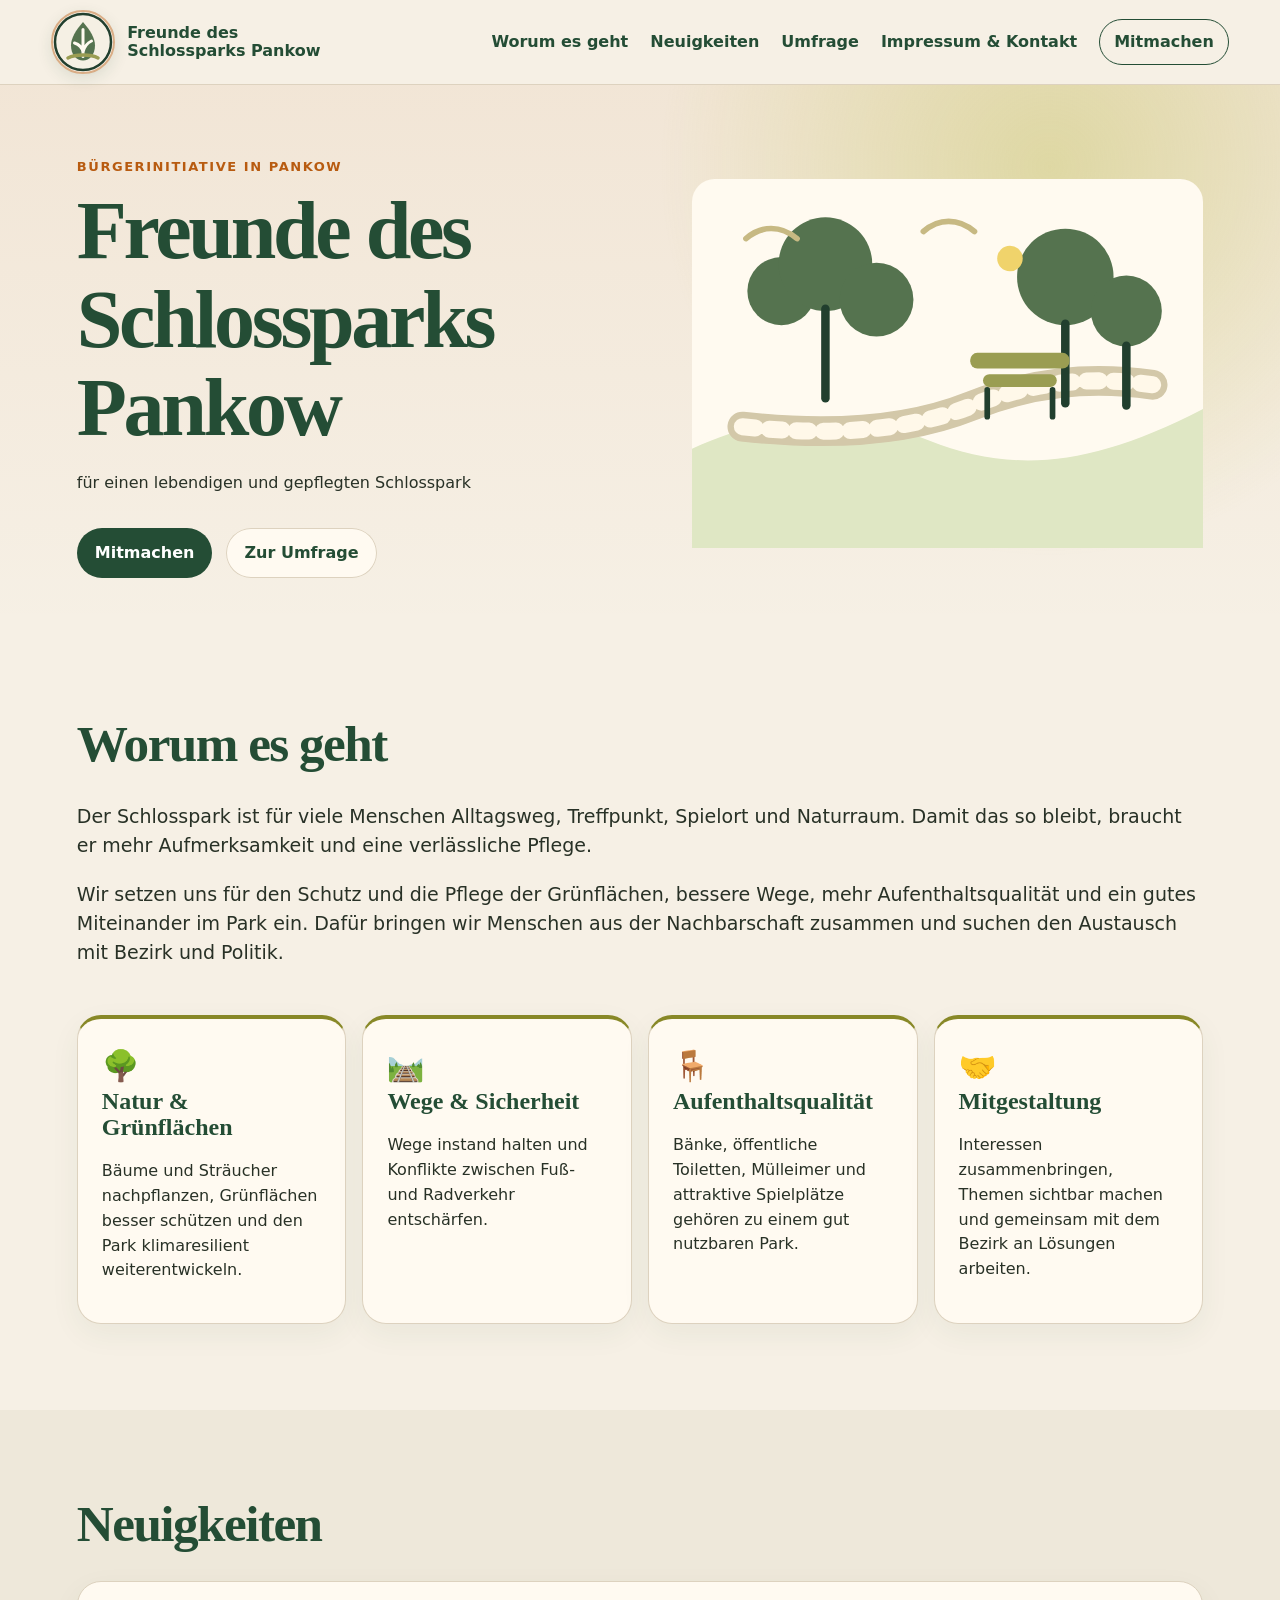
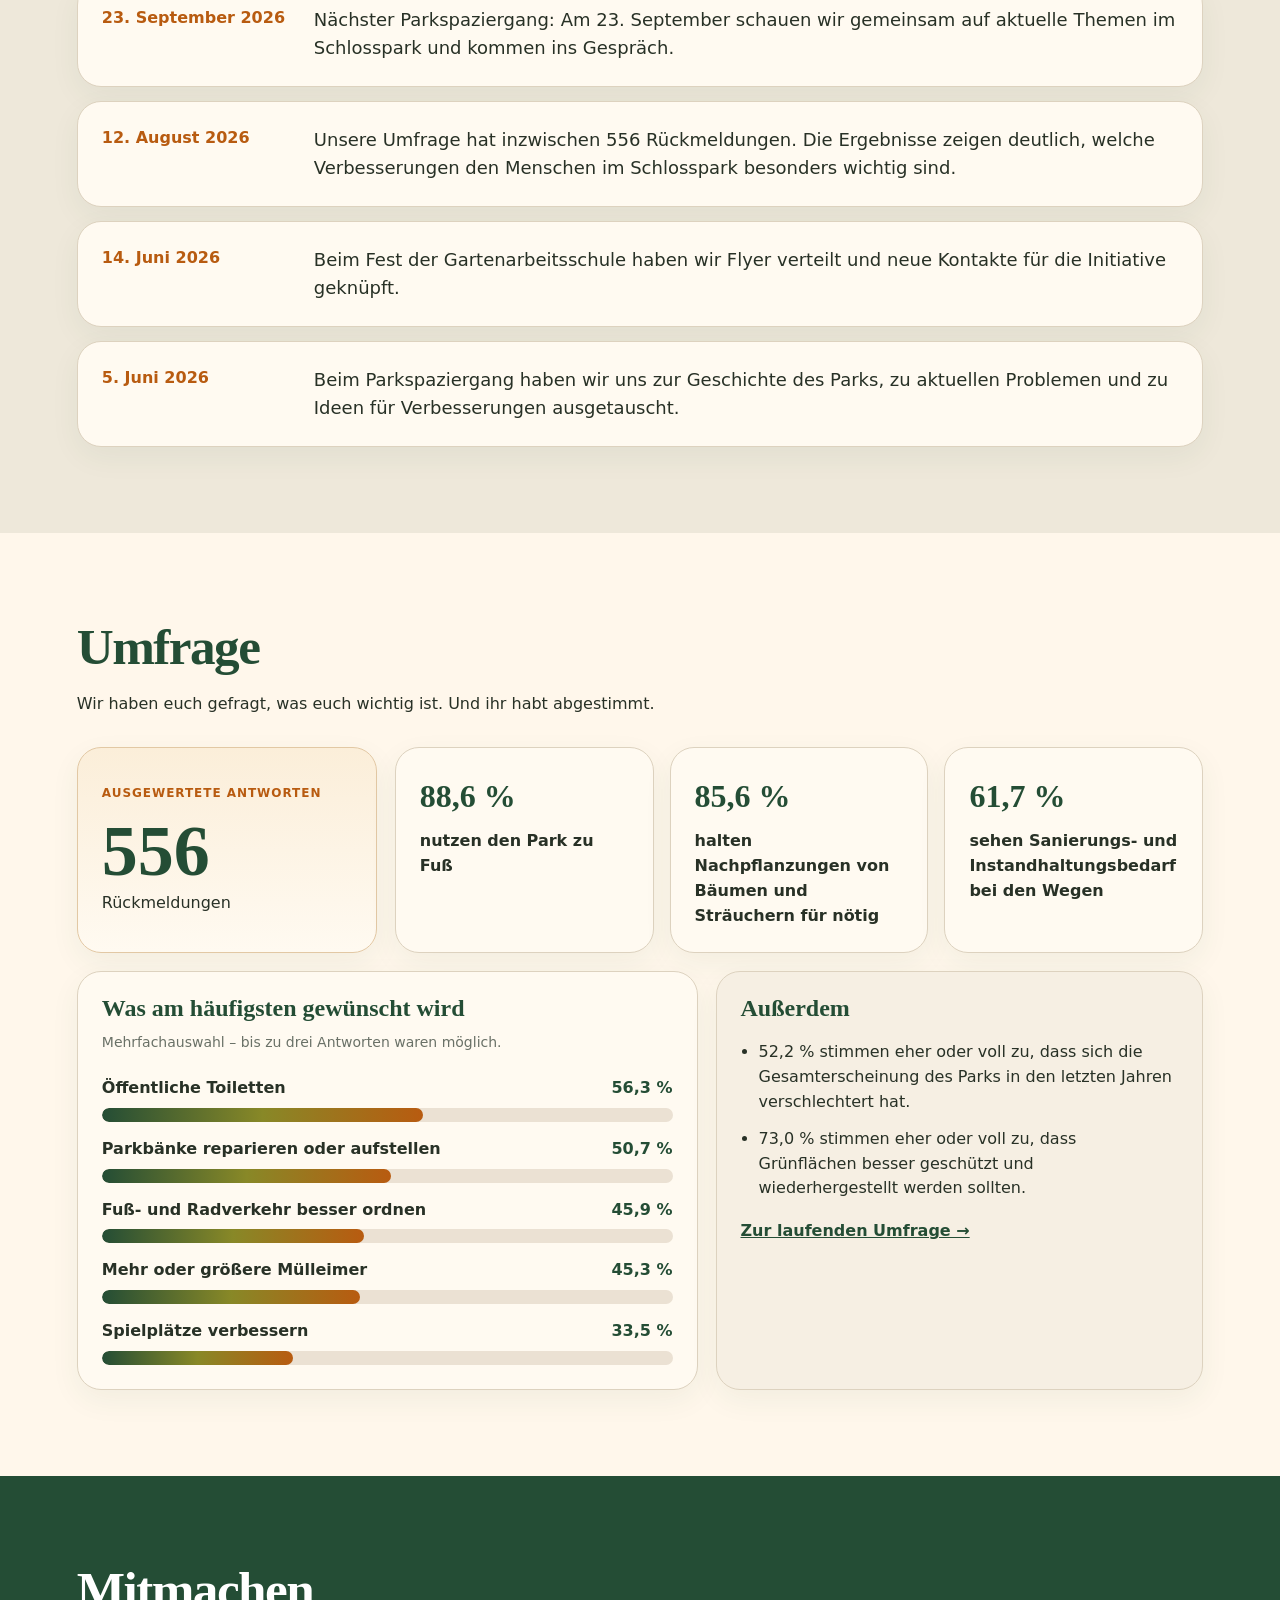
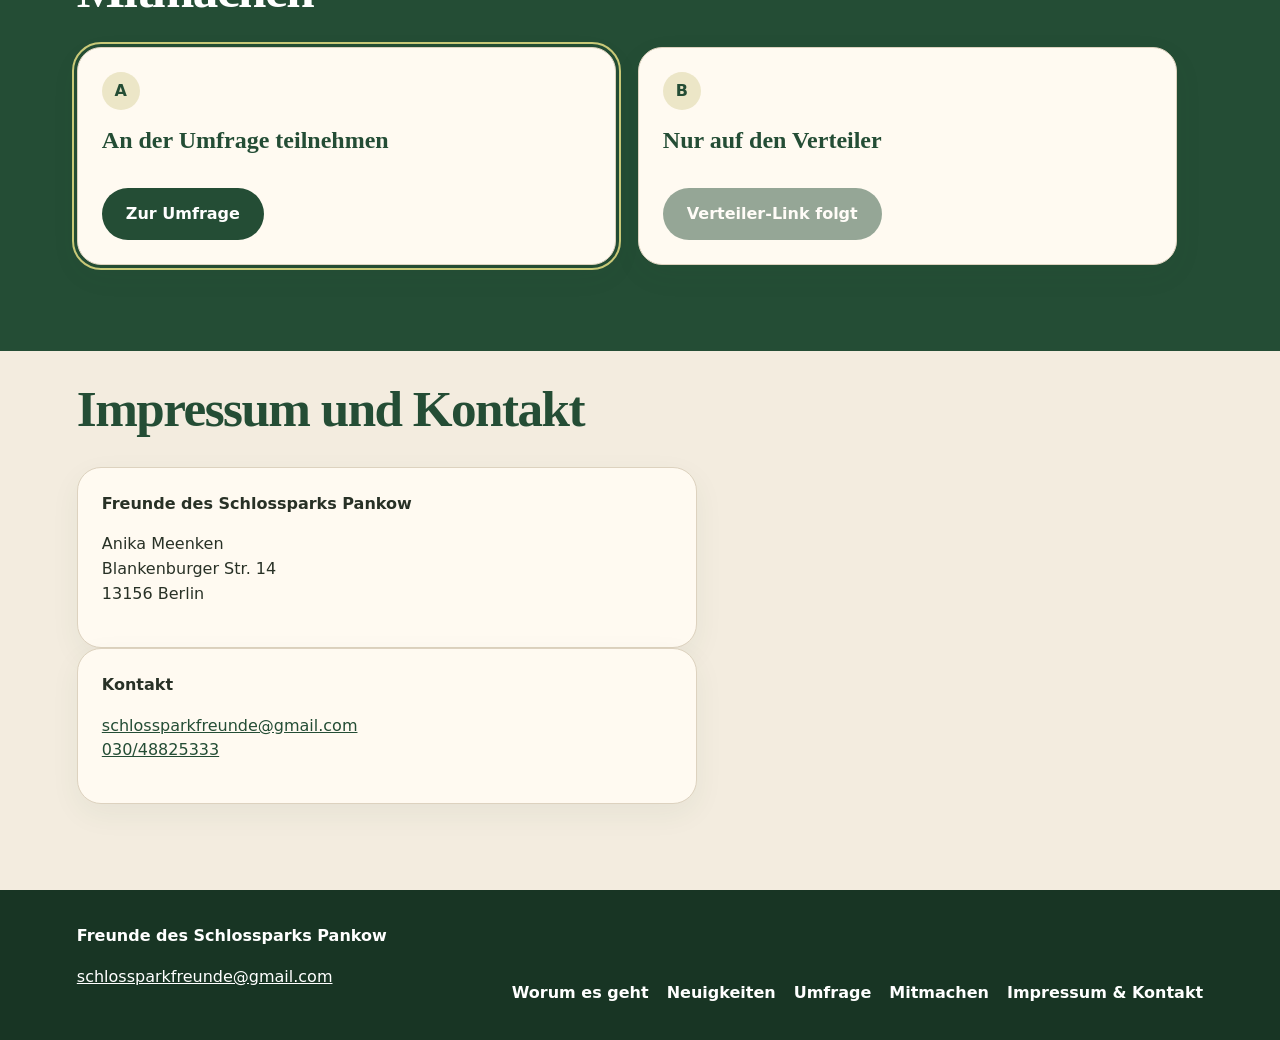
==== commit 3c74625a: "Seitenreihenfolge und Navigation vereinfachen" ====
--- a/index.html
+++ b/index.html
@@ -4,22 +4,22 @@
   <meta charset="utf-8" />
   <meta name="viewport" content="width=device-width, initial-scale=1" />
   <title>Freunde des Schlossparks Pankow</title>
-  <meta name="description" content="Bürgerinitiative für einen lebendigen, gepflegten und zukunftsfähigen Schlosspark Pankow." />
+  <meta name="description" content="Freunde des Schlossparks Pankow – für einen lebendigen und gepflegten Schlosspark." />
   <link rel="stylesheet" href="style.css" />
 </head>
 <body>
   <header class="site-header">
     <a class="brand" href="#top" aria-label="Startseite">
-      <img id="brand-logo" src="assets/logo.svg" alt="Fuchs – Freunde des Schlossparks Pankow" />
+      <img id="brand-logo" src="assets/logo.svg" alt="Logo der Freunde des Schlossparks Pankow" />
       <span>Freunde des<br>Schlossparks Pankow</span>
     </a>
     <button class="menu-button" aria-expanded="false" aria-controls="nav">Menü</button>
     <nav id="nav" class="nav" aria-label="Hauptnavigation">
       <a href="#worum">Worum es geht</a>
+      <a href="#neuigkeiten">Neuigkeiten</a>
       <a href="#umfrage">Umfrage</a>
-      <a href="#neuigkeiten">Neuigkeiten</a>
-      <a href="#mitmachen">Mitmachen</a>
-      <a class="nav-cta" href="#kontakt">Kontakt</a>
+      <a href="#impressum">Impressum &amp; Kontakt</a>
+      <a class="nav-cta" href="#mitmachen">Mitmachen</a>
     </nav>
   </header>
 
@@ -27,49 +27,42 @@
     <section class="hero">
       <div class="hero-copy">
         <p class="eyebrow" data-hero-eyebrow>Bürgerinitiative in Pankow</p>
-        <h1 data-hero-title>Für einen lebendigen, gepflegten und zukunftsfähigen Schlosspark.</h1>
-        <p class="lead" data-hero-lead>Wir engagieren uns für den Erhalt und die zukunftsfähige Entwicklung des Schlossparks als grünes Herz von Pankow.</p>
-        <p class="hero-mission" data-hero-mission>Unser Ziel ist ein lebendiger, vielfältig nutzbarer und naturnaher Park für alle.</p>
+        <h1 data-hero-title>Freunde des Schlossparks Pankow</h1>
+        <p class="hero-subtitle" data-hero-subtitle>für einen lebendigen und gepflegten Schlosspark</p>
         <div class="hero-actions">
           <a class="button primary" href="#mitmachen">Mitmachen</a>
           <a class="button secondary" data-survey-link href="#umfrage">Zur Umfrage</a>
         </div>
       </div>
-      <div class="hero-card">
-        <img id="hero-flyer-preview" src="assets/park-illustration.svg" alt="Flyer der Freunde des Schlossparks Pankow" />
+      <div class="hero-visual" aria-hidden="true">
+        <img src="assets/park-illustration.svg" alt="" />
       </div>
     </section>
 
-    <section class="notice" aria-label="Nächster Termin">
-      <strong>Nächster Parkspaziergang:</strong>
-      <span data-next-walk-long>23. September 2026</span>
-      <span aria-hidden="true">·</span>
-      <span data-next-walk-description>Gemeinsam hinschauen, Ideen sammeln und weitere Menschen für den Schlosspark gewinnen.</span>
+    <section id="worum" class="section about-section">
+      <div class="section-heading compact-heading">
+        <h2 data-about-title>Worum es geht</h2>
+      </div>
+      <div class="text-block about-text" data-about-text></div>
+      <div class="goals" aria-label="Unsere Schwerpunkte" data-focus-topics></div>
     </section>
 
-    <section id="worum" class="section split">
-      <div>
-        <p class="eyebrow">Worum es geht</p>
-        <h2 data-about-title>Ein grünes Herz für Pankow – mit mehr Pflege, Schutz und Fürsprache.</h2>
+    <section id="neuigkeiten" class="section news-section">
+      <div class="section-heading compact-heading">
+        <h2>Neuigkeiten</h2>
       </div>
-      <div class="text-block" data-about-text>
-        <p>Der Schlosspark ist für viele Menschen Alltagsweg, Treffpunkt, Aufenthaltsort und Naturraum zugleich.</p>
-        <p>Wir machen sichtbar, wo Verbesserungen nötig sind, und bringen Nachbarschaft, Politik und Verwaltung zusammen.</p>
-      </div>
+      <div class="news-list" data-news-list></div>
     </section>
-
-    <section class="section goals" aria-label="Unsere Schwerpunkte" data-focus-topics></section>
 
     <section id="umfrage" class="section results">
       <div class="section-heading">
-        <p class="eyebrow">Umfrage</p>
-        <h2>Wenige Kennzahlen, klare Richtung.</h2>
-        <p data-survey-intro>Die Umfrage zeichnet ein klares Bild.</p>
+        <h2 data-survey-title>Umfrage</h2>
+        <p class="section-subtitle" data-survey-subtitle>Wir haben euch gefragt, was euch wichtig ist. Und ihr habt abgestimmt.</p>
       </div>
 
       <div class="survey-topline">
         <div class="survey-count-card">
-          <span class="label" data-survey-stand-label>Aktueller Stand der ausgewerteten Antworten</span>
+          <span class="label" data-survey-stand-label>Ausgewertete Antworten</span>
           <strong data-survey-response-count>556</strong>
           <span>Rückmeldungen</span>
         </div>
@@ -83,92 +76,49 @@
           <div class="priority-bars" data-survey-priorities></div>
         </article>
         <article class="panel panel-soft">
-          <h3>Was die Antworten außerdem zeigen</h3>
+          <h3>Außerdem</h3>
           <ul class="context-list" data-survey-context></ul>
           <a class="inline-link" data-survey-link href="#">Zur laufenden Umfrage →</a>
         </article>
       </div>
     </section>
 
-    <section id="neuigkeiten" class="section news-section">
-      <div class="section-heading">
-        <p class="eyebrow">Neuigkeiten</p>
-        <h2>Was gerade passiert.</h2>
-        <p>Kurz und aktuell – Termine, Entwicklungen und Hinweise aus der Initiative.</p>
-      </div>
-      <div class="news-list" data-news-list></div>
-    </section>
-
-    <section id="flyer" class="section flyer-section">
-      <div class="section-heading">
-        <p class="eyebrow">Unser Flyer</p>
-        <h2>Schlossparkfreunde auf einen Blick.</h2>
-        <p>Vorder- und Rückseite unseres Flyers mit den wichtigsten Anliegen und Kontaktmöglichkeiten.</p>
-      </div>
-      <div class="flyer-grid">
-        <figure>
-          <img id="flyer-front" src="assets/park-illustration.svg" alt="Flyer der Freunde des Schlossparks Pankow, Vorderseite" />
-          <figcaption>Vorderseite</figcaption>
-        </figure>
-        <figure>
-          <img id="flyer-back" src="assets/park-illustration.svg" alt="Flyer der Freunde des Schlossparks Pankow, Rückseite" />
-          <figcaption>Rückseite</figcaption>
-        </figure>
-      </div>
-    </section>
-
     <section id="mitmachen" class="section join-section">
-      <div class="section-heading join-heading">
-        <p class="eyebrow">Mitmachen</p>
-        <h2>Zwei einfache Wege, dabei zu sein.</h2>
-        <p>Du kannst uns Rückmeldung zum Park geben oder dich einfach über Neuigkeiten und Spaziergänge informieren lassen.</p>
+      <div class="section-heading join-heading compact-heading">
+        <h2>Mitmachen</h2>
       </div>
 
       <div class="join-grid">
         <article class="join-card featured">
           <span class="join-letter">A</span>
-          <h3>An der Umfrage teilnehmen</h3>
-          <p>Teile uns mit, wie du den Schlosspark nutzt und was sich verbessern sollte. In der Umfrage kannst du auf Wunsch auch deine E-Mail-Adresse hinterlassen.</p>
-          <a class="button primary large" data-survey-link href="#">Zur Umfrage</a>
+          <h3 data-participate-survey-title>An der Umfrage teilnehmen</h3>
+          <p data-participate-survey-text></p>
+          <a class="button primary large" data-survey-link data-participate-survey-button href="#">Zur Umfrage</a>
         </article>
 
         <article class="join-card">
           <span class="join-letter">B</span>
-          <h3>Nur auf den Verteiler</h3>
-          <p>Du möchtest keine Umfrage ausfüllen, aber über Spaziergänge, Treffen und Neuigkeiten informiert bleiben? Dann trage dich separat für unseren Verteiler ein.</p>
+          <h3 data-participate-mail-title>Nur auf den Verteiler</h3>
+          <p data-participate-mail-text></p>
           <a class="button primary large disabled" data-mailing-list-link href="#" aria-disabled="true">Verteiler-Link folgt</a>
         </article>
       </div>
     </section>
 
-    <section id="kontakt" class="section contact-section">
-      <div>
-        <p class="eyebrow">Kontakt</p>
-        <h2>Hinweise, Anregungen, Wünsche, Mitmachen?</h2>
-        <p>Wir freuen uns über eine Nachricht – ob zu Problemen im Park, Ideen für Verbesserungen oder Lust mitzumachen.</p>
+    <section id="impressum" class="section legal-section">
+      <div class="section-heading compact-heading">
+        <h2>Impressum und Kontakt</h2>
       </div>
-      <div class="contact-box">
-        <a data-contact-email-link href="mailto:schlossparkfreunde@gmail.com">
-          <span>E-Mail</span>
-          <strong data-contact-email>schlossparkfreunde@gmail.com</strong>
-        </a>
-        <a data-contact-phone-link href="tel:+493048825333">
-          <span>Telefon</span>
-          <strong data-contact-phone>030/48825333</strong>
-        </a>
-      </div>
-    </section>
-
-    <section id="impressum" class="section legal-section">
-      <div class="section-heading">
-        <p class="eyebrow">Impressum</p>
-        <h2>Kontaktangaben</h2>
-      </div>
-      <div class="legal-card">
-        <p><strong>Freunde des Schlossparks Pankow</strong></p>
-        <p><span data-contact-name>Anika Meenken</span><br><span data-contact-address1>Blankenburger Str. 14</span><br><span data-contact-address2>13156 Berlin</span></p>
-        <p>Telefon: <a data-contact-phone-link href="tel:+493048825333" data-contact-phone>030/48825333</a><br>
-        E-Mail: <a data-contact-email-link href="mailto:schlossparkfreunde@gmail.com" data-contact-email>schlossparkfreunde@gmail.com</a></p>
+      <div class="legal-grid">
+        <div class="legal-card">
+          <p><strong>Freunde des Schlossparks Pankow</strong></p>
+          <p><span data-contact-name>Anika Meenken</span><br><span data-contact-address1>Blankenburger Str. 14</span><br><span data-contact-address2>13156 Berlin</span></p>
+        </div>
+        <div class="legal-card contact-card">
+          <p><strong>Kontakt</strong></p>
+          <p><a data-contact-email-link href="mailto:schlossparkfreunde@gmail.com" data-contact-email>schlossparkfreunde@gmail.com</a><br>
+          <a data-contact-phone-link href="tel:+493048825333" data-contact-phone>030/48825333</a></p>
+        </div>
       </div>
     </section>
   </main>
@@ -179,10 +129,11 @@
       <p><a data-contact-email-link href="mailto:schlossparkfreunde@gmail.com" data-contact-email>schlossparkfreunde@gmail.com</a></p>
     </div>
     <nav class="footer-nav" aria-label="Fußnavigation">
+      <a href="#worum">Worum es geht</a>
       <a href="#neuigkeiten">Neuigkeiten</a>
+      <a href="#umfrage">Umfrage</a>
       <a href="#mitmachen">Mitmachen</a>
-      <a href="#kontakt">Kontakt</a>
-      <a href="#impressum">Impressum</a>
+      <a href="#impressum">Impressum &amp; Kontakt</a>
     </nav>
   </footer>
 
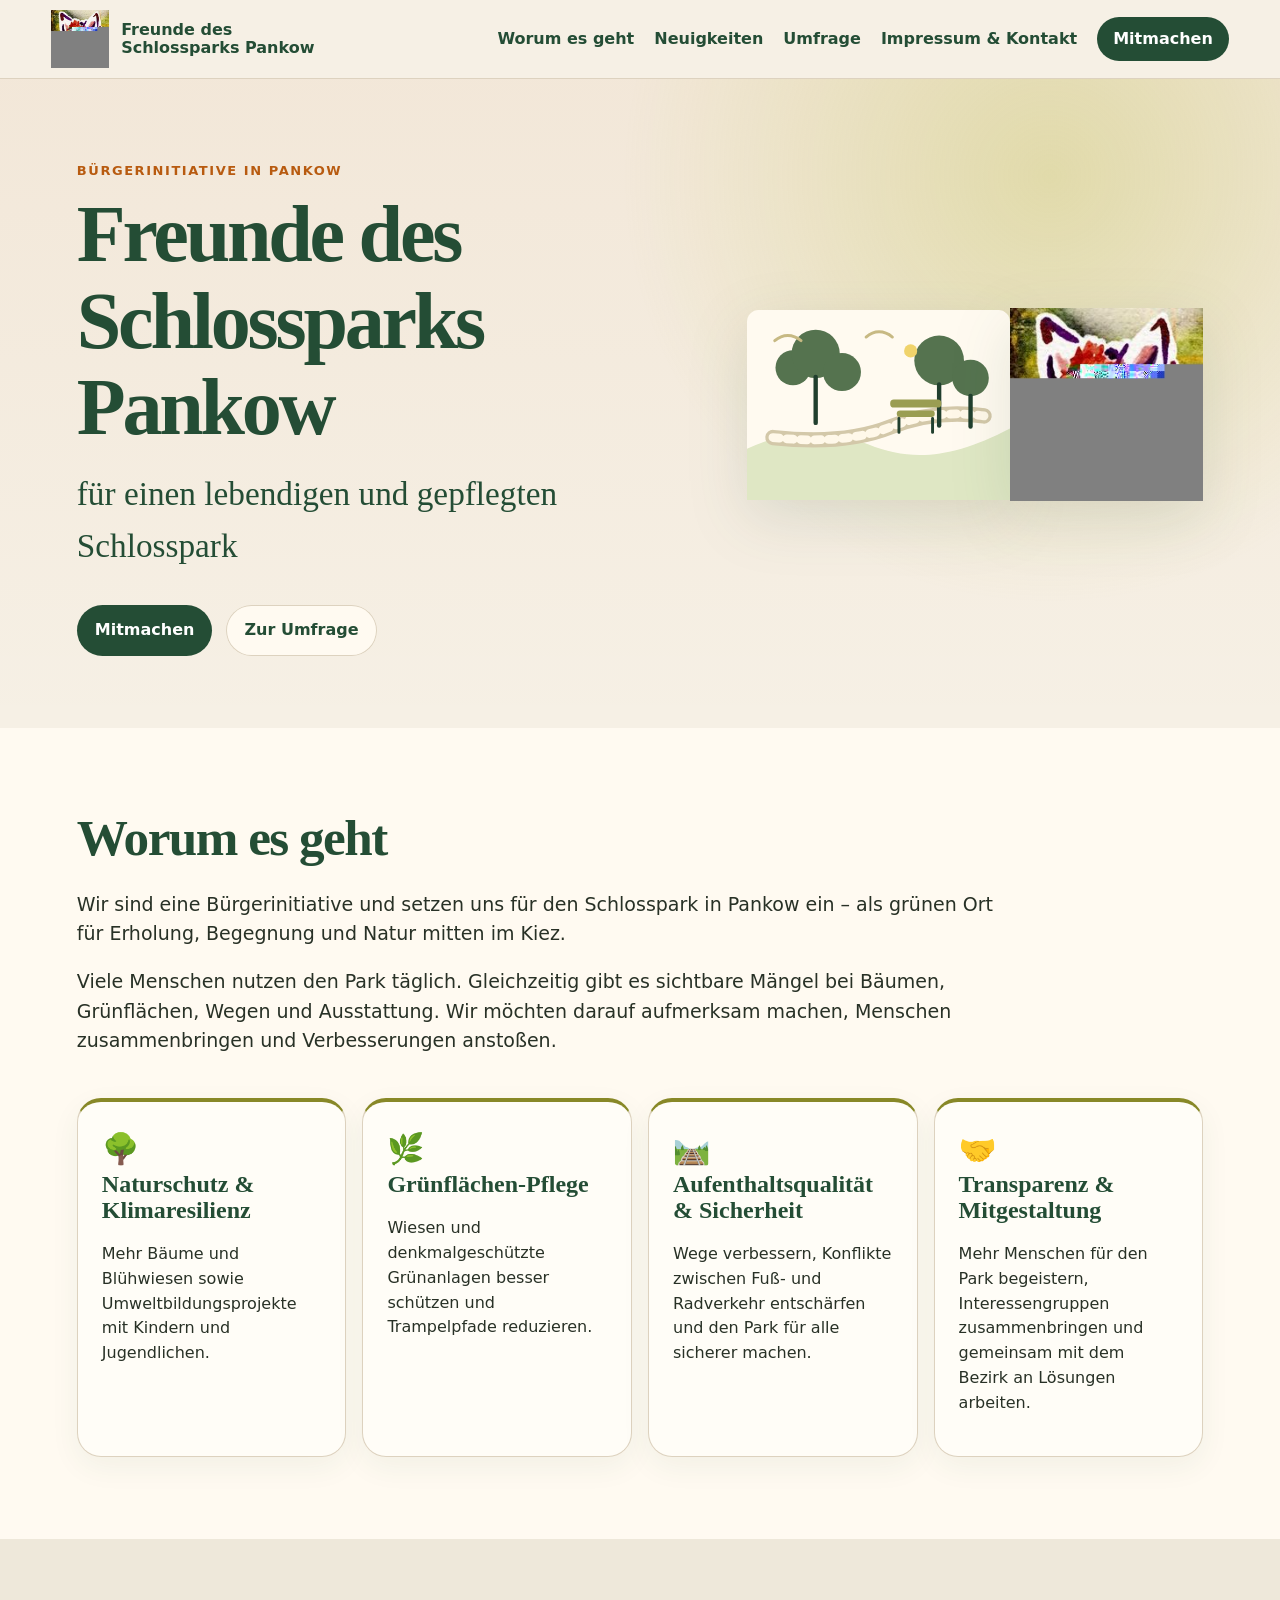
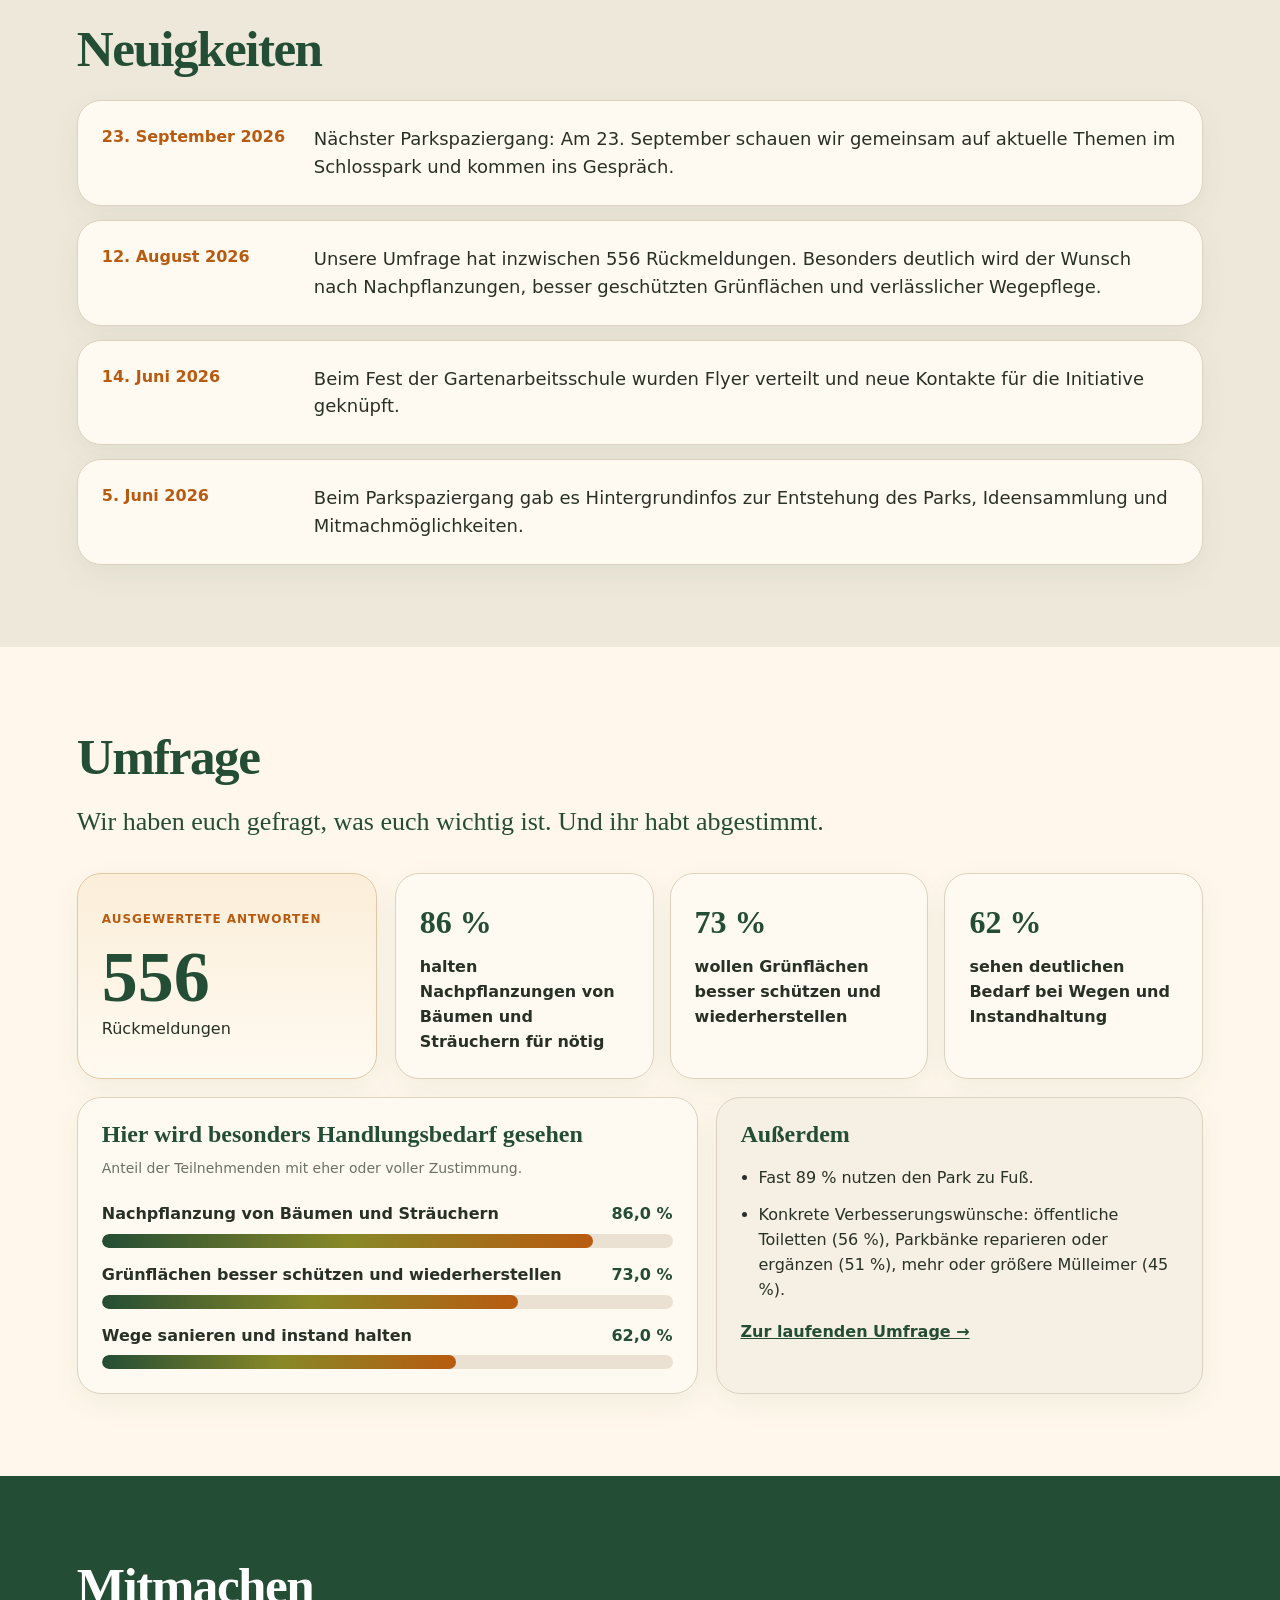
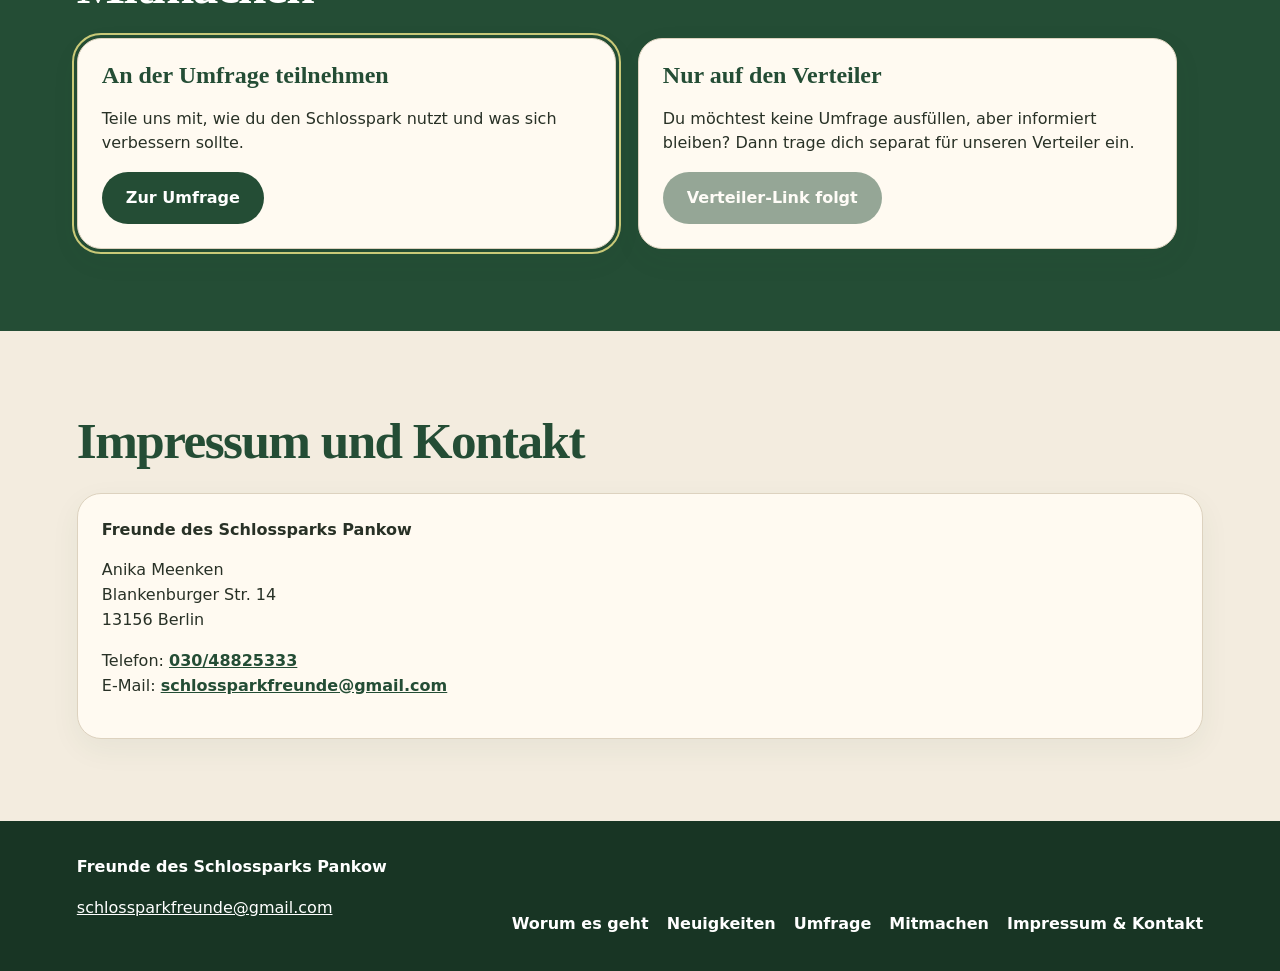
==== commit b81b2e87: "Fuchs zurückbringen und Mitmachen vereinfachen" ====
--- a/index.html
+++ b/index.html
@@ -10,7 +10,7 @@
 <body>
   <header class="site-header">
     <a class="brand" href="#top" aria-label="Startseite">
-      <img id="brand-logo" src="assets/logo.svg" alt="Logo der Freunde des Schlossparks Pankow" />
+      <img id="brand-logo" src="assets/fuchs.jpg" alt="Fuchs-Logo der Freunde des Schlossparks Pankow" />
       <span>Freunde des<br>Schlossparks Pankow</span>
     </a>
     <button class="menu-button" aria-expanded="false" aria-controls="nav">Menü</button>
@@ -35,7 +35,12 @@
         </div>
       </div>
       <div class="hero-visual" aria-hidden="true">
-        <img src="assets/park-illustration.svg" alt="" />
+        <div class="hero-visual-card">
+          <img id="hero-illustration" src="assets/park-illustration.svg" alt="" />
+        </div>
+        <div class="fox-sticker">
+          <img id="hero-fox" src="assets/fuchs.jpg" alt="" />
+        </div>
       </div>
     </section>
 
@@ -71,8 +76,8 @@
 
       <div class="survey-panels">
         <article class="panel">
-          <h3 data-priorities-title>Was am häufigsten gewünscht wird</h3>
-          <p class="small-note" data-priorities-note>Mehrfachauswahl – bis zu drei Antworten waren möglich.</p>
+          <h3 data-priorities-title>Hier wird besonders Handlungsbedarf gesehen</h3>
+          <p class="small-note" data-priorities-note>Anteil der Teilnehmenden mit eher oder voller Zustimmung.</p>
           <div class="priority-bars" data-survey-priorities></div>
         </article>
         <article class="panel panel-soft">
@@ -84,22 +89,20 @@
     </section>
 
     <section id="mitmachen" class="section join-section">
-      <div class="section-heading join-heading compact-heading">
+      <div class="section-heading compact-heading join-heading">
         <h2>Mitmachen</h2>
       </div>
 
       <div class="join-grid">
         <article class="join-card featured">
-          <span class="join-letter">A</span>
-          <h3 data-participate-survey-title>An der Umfrage teilnehmen</h3>
-          <p data-participate-survey-text></p>
-          <a class="button primary large" data-survey-link data-participate-survey-button href="#">Zur Umfrage</a>
+          <h3 data-join-survey-title>An der Umfrage teilnehmen</h3>
+          <p data-join-survey-text>Teile uns mit, wie du den Schlosspark nutzt und was sich verbessern sollte.</p>
+          <a class="button primary large" data-survey-link href="#">Zur Umfrage</a>
         </article>
 
         <article class="join-card">
-          <span class="join-letter">B</span>
-          <h3 data-participate-mail-title>Nur auf den Verteiler</h3>
-          <p data-participate-mail-text></p>
+          <h3 data-join-mailing-title>Nur auf den Verteiler</h3>
+          <p data-join-mailing-text>Du möchtest keine Umfrage ausfüllen, aber informiert bleiben? Dann trage dich separat für unseren Verteiler ein.</p>
           <a class="button primary large disabled" data-mailing-list-link href="#" aria-disabled="true">Verteiler-Link folgt</a>
         </article>
       </div>
@@ -109,16 +112,11 @@
       <div class="section-heading compact-heading">
         <h2>Impressum und Kontakt</h2>
       </div>
-      <div class="legal-grid">
-        <div class="legal-card">
-          <p><strong>Freunde des Schlossparks Pankow</strong></p>
-          <p><span data-contact-name>Anika Meenken</span><br><span data-contact-address1>Blankenburger Str. 14</span><br><span data-contact-address2>13156 Berlin</span></p>
-        </div>
-        <div class="legal-card contact-card">
-          <p><strong>Kontakt</strong></p>
-          <p><a data-contact-email-link href="mailto:schlossparkfreunde@gmail.com" data-contact-email>schlossparkfreunde@gmail.com</a><br>
-          <a data-contact-phone-link href="tel:+493048825333" data-contact-phone>030/48825333</a></p>
-        </div>
+      <div class="legal-card">
+        <p><strong>Freunde des Schlossparks Pankow</strong></p>
+        <p><span data-contact-name>Anika Meenken</span><br><span data-contact-address1>Blankenburger Str. 14</span><br><span data-contact-address2>13156 Berlin</span></p>
+        <p>Telefon: <a data-contact-phone-link href="tel:+493048825333" data-contact-phone>030/48825333</a><br>
+        E-Mail: <a data-contact-email-link href="mailto:schlossparkfreunde@gmail.com" data-contact-email>schlossparkfreunde@gmail.com</a></p>
       </div>
     </section>
   </main>
--- a/style.css
+++ b/style.css
@@ -3,7 +3,6 @@
   --green-dark:#183524;
   --olive:#888827;
   --orange:#b85b10;
-  --orange-light:#d98631;
   --cream:#f6f0e5;
   --paper:#fffaf1;
   --text:#283126;
@@ -17,40 +16,45 @@
 a{color:inherit}
 img{max-width:100%}
 h1,h2,h3{font-family:Georgia,serif;color:var(--green);line-height:1.08;margin:0 0 18px}
-h1{font-size:clamp(42px,6.5vw,82px);letter-spacing:-.04em}
-h2{font-size:clamp(30px,4vw,52px);letter-spacing:-.03em}
+h1{font-size:clamp(44px,6.5vw,80px);letter-spacing:-.04em}
+h2{font-size:clamp(32px,4vw,52px);letter-spacing:-.03em}
 h3{font-size:24px}
 p{margin-top:0}
-.site-header{position:sticky;top:0;z-index:20;display:flex;align-items:center;justify-content:space-between;padding:10px clamp(18px,4vw,56px);background:rgba(246,240,229,.95);backdrop-filter:blur(10px);border-bottom:1px solid var(--line)}
+.site-header{position:sticky;top:0;z-index:20;display:flex;align-items:center;justify-content:space-between;padding:10px clamp(18px,4vw,56px);background:rgba(246,240,229,.96);backdrop-filter:blur(10px);border-bottom:1px solid var(--line)}
 .brand{display:flex;gap:12px;align-items:center;color:var(--green);text-decoration:none;font-weight:850;line-height:1.1}
-.brand img{width:64px;height:64px;object-fit:cover;border-radius:50%;border:2px solid rgba(184,91,16,.45);box-shadow:0 5px 15px rgba(36,77,53,.12)}
-.nav{display:flex;gap:22px;align-items:center}
+.brand img{width:58px;height:58px;object-fit:contain;flex:0 0 auto}
+.nav{display:flex;gap:20px;align-items:center}
 .nav a{color:var(--green);text-decoration:none;font-weight:680}
-.nav-cta{padding:10px 14px;border:1px solid var(--green);border-radius:999px}
+.nav-cta{padding:10px 16px;border-radius:999px;background:var(--green);color:#fff!important}
 .menu-button{display:none}
-.hero{display:grid;grid-template-columns:1.05fr .95fr;gap:50px;align-items:center;padding:72px clamp(22px,6vw,86px) 52px;background:radial-gradient(circle at 82% 15%,rgba(190,191,78,.38),transparent 34%),linear-gradient(180deg,rgba(184,91,16,.07),transparent)}
-.lead{font-size:clamp(19px,2vw,24px);max-width:780px}
-.hero-mission{max-width:740px;font-size:18px}
+.hero{display:grid;grid-template-columns:1.15fr .85fr;gap:52px;align-items:center;padding:82px clamp(22px,6vw,86px) 72px;background:radial-gradient(circle at 82% 15%,rgba(190,191,78,.34),transparent 36%),linear-gradient(180deg,rgba(184,91,16,.06),transparent)}
+.hero-subtitle{font-family:Georgia,serif;font-size:clamp(22px,2.6vw,34px);color:var(--green);max-width:740px;margin:0}
 .eyebrow{text-transform:uppercase;letter-spacing:.12em;font-size:13px;font-weight:900;color:var(--orange);margin:0 0 10px}
-.hero-actions{display:flex;gap:14px;flex-wrap:wrap;margin-top:32px}
+.hero-actions{display:flex;gap:14px;flex-wrap:wrap;margin-top:34px}
+.hero-visual{display:flex;justify-content:center;align-items:center}
+.hero-visual img{width:min(100%,520px);filter:drop-shadow(0 18px 30px rgba(36,77,53,.12))}
 .button{display:inline-flex;align-items:center;justify-content:center;padding:13px 18px;border-radius:999px;text-decoration:none;border:0;font-weight:800;cursor:pointer;transition:transform .15s ease,box-shadow .15s ease,opacity .15s ease}
 .button:hover:not(.disabled){transform:translateY(-1px);box-shadow:0 9px 20px rgba(36,77,53,.16)}
 .button.large{min-height:52px;padding-inline:24px}
 .primary{background:var(--green);color:#fff}
 .secondary{background:var(--paper);color:var(--green);box-shadow:inset 0 0 0 1px var(--line)}
 .button.disabled{opacity:.48;cursor:not-allowed}
-.hero-card{position:relative;background:var(--paper);border-radius:30px;padding:14px;box-shadow:var(--shadow);border:1px solid var(--line);transform:rotate(.7deg)}
-.hero-card::after{content:"";position:absolute;inset:12px;border:1px solid rgba(184,91,16,.28);border-radius:22px;pointer-events:none}
-.hero-card img{display:block;width:100%;border-radius:22px}
-.notice{display:flex;flex-wrap:wrap;gap:10px;margin:0 clamp(22px,6vw,86px);padding:18px 22px;border-radius:20px;background:#ece6c7;border:1px solid #d8cf9b;color:var(--green)}
-.section{padding:86px clamp(22px,6vw,86px)}
-.split{display:grid;grid-template-columns:.9fr 1.1fr;gap:50px;align-items:start}
-.text-block{font-size:19px}
-.goals{display:grid;grid-template-columns:repeat(4,1fr);gap:16px;padding-top:28px}
+.section{padding:82px clamp(22px,6vw,86px)}
+.section-heading{max-width:840px;margin-bottom:30px}
+.compact-heading{margin-bottom:24px}
+.section-subtitle{font-family:Georgia,serif;font-size:clamp(19px,2.2vw,26px);color:var(--green);max-width:760px}
+.about-section{background:var(--paper)}
+.about-text{font-size:19px;max-width:920px}
+.about-text p:last-child{margin-bottom:0}
+.goals{display:grid;grid-template-columns:repeat(4,1fr);gap:16px;margin-top:42px}
 .goals article,.highlight-card,.join-card,.legal-card,.panel,.news-item,.survey-count-card{background:var(--paper);border:1px solid var(--line);border-radius:24px;padding:24px;box-shadow:0 10px 30px rgba(36,77,53,.06)}
-.goals article{border-top:4px solid var(--olive)}
+.goals article{border-top:4px solid var(--olive);background:#fffdf7}
 .goals span{font-size:30px}
-.section-heading{max-width:840px;margin-bottom:30px}
+.news-section{background:#eee8da}
+.news-list{display:grid;gap:14px}
+.news-item{display:grid;grid-template-columns:190px 1fr;gap:22px;align-items:start}
+.news-item time{font-weight:900;color:var(--orange)}
+.news-item p{margin:0;font-size:18px}
 .results{background:#fff7eb}
 .survey-topline{display:grid;grid-template-columns:300px 1fr;gap:18px;align-items:stretch;margin-bottom:18px}
 .survey-count-card{display:flex;flex-direction:column;justify-content:center;align-items:flex-start;background:linear-gradient(180deg,#fbeed9,#fffaf1);border-color:#e2c8a4}
@@ -71,31 +75,17 @@
 .priority-fill{height:100%;border-radius:999px;background:linear-gradient(90deg,var(--green),var(--olive),var(--orange))}
 .context-list{margin:0 0 18px 18px;padding:0;display:grid;gap:12px}
 .inline-link{display:inline-block;color:var(--green);font-weight:900}
-.news-section{background:#eee8da}
-.news-list{display:grid;gap:14px}
-.news-item{display:grid;grid-template-columns:190px 1fr;gap:22px;align-items:start}
-.news-item time{font-weight:900;color:var(--orange)}
-.news-item p{margin:0;font-size:18px}
-.flyer-section{background:#e8ecd4}
-.flyer-grid{display:grid;grid-template-columns:1fr 1fr;gap:30px;max-width:1080px}
-.flyer-grid figure{margin:0}
-.flyer-grid img{display:block;width:100%;border-radius:18px;border:1px solid rgba(184,91,16,.22);box-shadow:var(--shadow);background:#fff}
-.flyer-grid figcaption{font-size:13px;color:var(--muted);margin-top:8px}
 .join-section{background:var(--green);color:#fff}
-.join-heading h2,.join-heading .eyebrow{color:#fff}
+.join-heading h2{color:#fff}
 .join-grid{display:grid;grid-template-columns:1fr 1fr;gap:22px;max-width:1100px}
 .join-card{position:relative;color:var(--text);display:flex;flex-direction:column;align-items:flex-start}
 .join-card.featured{outline:2px solid #c9c978;outline-offset:3px}
 .join-card .button{margin-top:auto}
 .join-letter{display:inline-grid;place-items:center;width:38px;height:38px;border-radius:50%;background:#ece6c7;color:var(--green);font-weight:900;margin-bottom:18px}
-.contact-section{display:grid;grid-template-columns:1fr 1fr;gap:42px;align-items:start}
-.contact-box{display:grid;gap:12px}
-.contact-box a{display:flex;flex-direction:column;text-decoration:none;background:var(--paper);border:1px solid var(--line);border-radius:22px;padding:20px 22px}
-.contact-box span{font-size:13px;text-transform:uppercase;letter-spacing:.08em;color:var(--orange);font-weight:900}
-.contact-box strong{font-size:20px;color:var(--green)}
-.legal-section{padding-top:30px;background:#f3ecdf}
-.legal-card{max-width:620px}
-.legal-card a{color:var(--green)}
+.legal-section{background:#f3ecdf}
+.legal-grid{display:grid;grid-template-columns:1fr 1fr;gap:18px;max-width:900px}
+.legal-card a{color:var(--green);font-weight:700}
+.contact-card{background:#fffdf7}
 .footer{padding:34px clamp(22px,6vw,86px);background:var(--green-dark);color:#fff;display:flex;justify-content:space-between;gap:30px;align-items:flex-end}
 .footer a{color:#fff}
 .footer-nav{display:flex;gap:18px;flex-wrap:wrap}
@@ -104,18 +94,18 @@
   .menu-button{display:block;border:1px solid var(--green);border-radius:999px;background:transparent;padding:9px 13px}
   .nav{display:none;position:absolute;left:18px;right:18px;top:78px;flex-direction:column;align-items:flex-start;background:var(--paper);padding:20px;border-radius:22px;border:1px solid var(--line);box-shadow:var(--shadow)}
   .nav.open{display:flex}
-  .hero,.split,.contact-section,.survey-topline,.survey-panels{grid-template-columns:1fr}
-  .goals,.flyer-grid,.join-grid{grid-template-columns:1fr 1fr}
+  .hero,.survey-topline,.survey-panels{grid-template-columns:1fr}
+  .goals,.join-grid,.legal-grid{grid-template-columns:1fr 1fr}
   .highlight-grid{grid-template-columns:1fr}
   .news-item{grid-template-columns:1fr}
-  .hero-card{transform:none;max-width:680px}
+  .hero-visual{max-width:650px}
 }
 @media(max-width:640px){
-  .goals,.flyer-grid,.join-grid{grid-template-columns:1fr}
-  h1{font-size:42px}
-  .hero{padding-top:48px}
+  .goals,.join-grid,.legal-grid{grid-template-columns:1fr}
+  h1{font-size:43px}
+  .hero{padding-top:50px}
   .brand span{font-size:14px}
-  .brand img{width:54px;height:54px}
+  .brand img{width:50px;height:50px}
   .footer{align-items:flex-start;flex-direction:column}
   .survey-count-card strong{font-size:56px}
 }
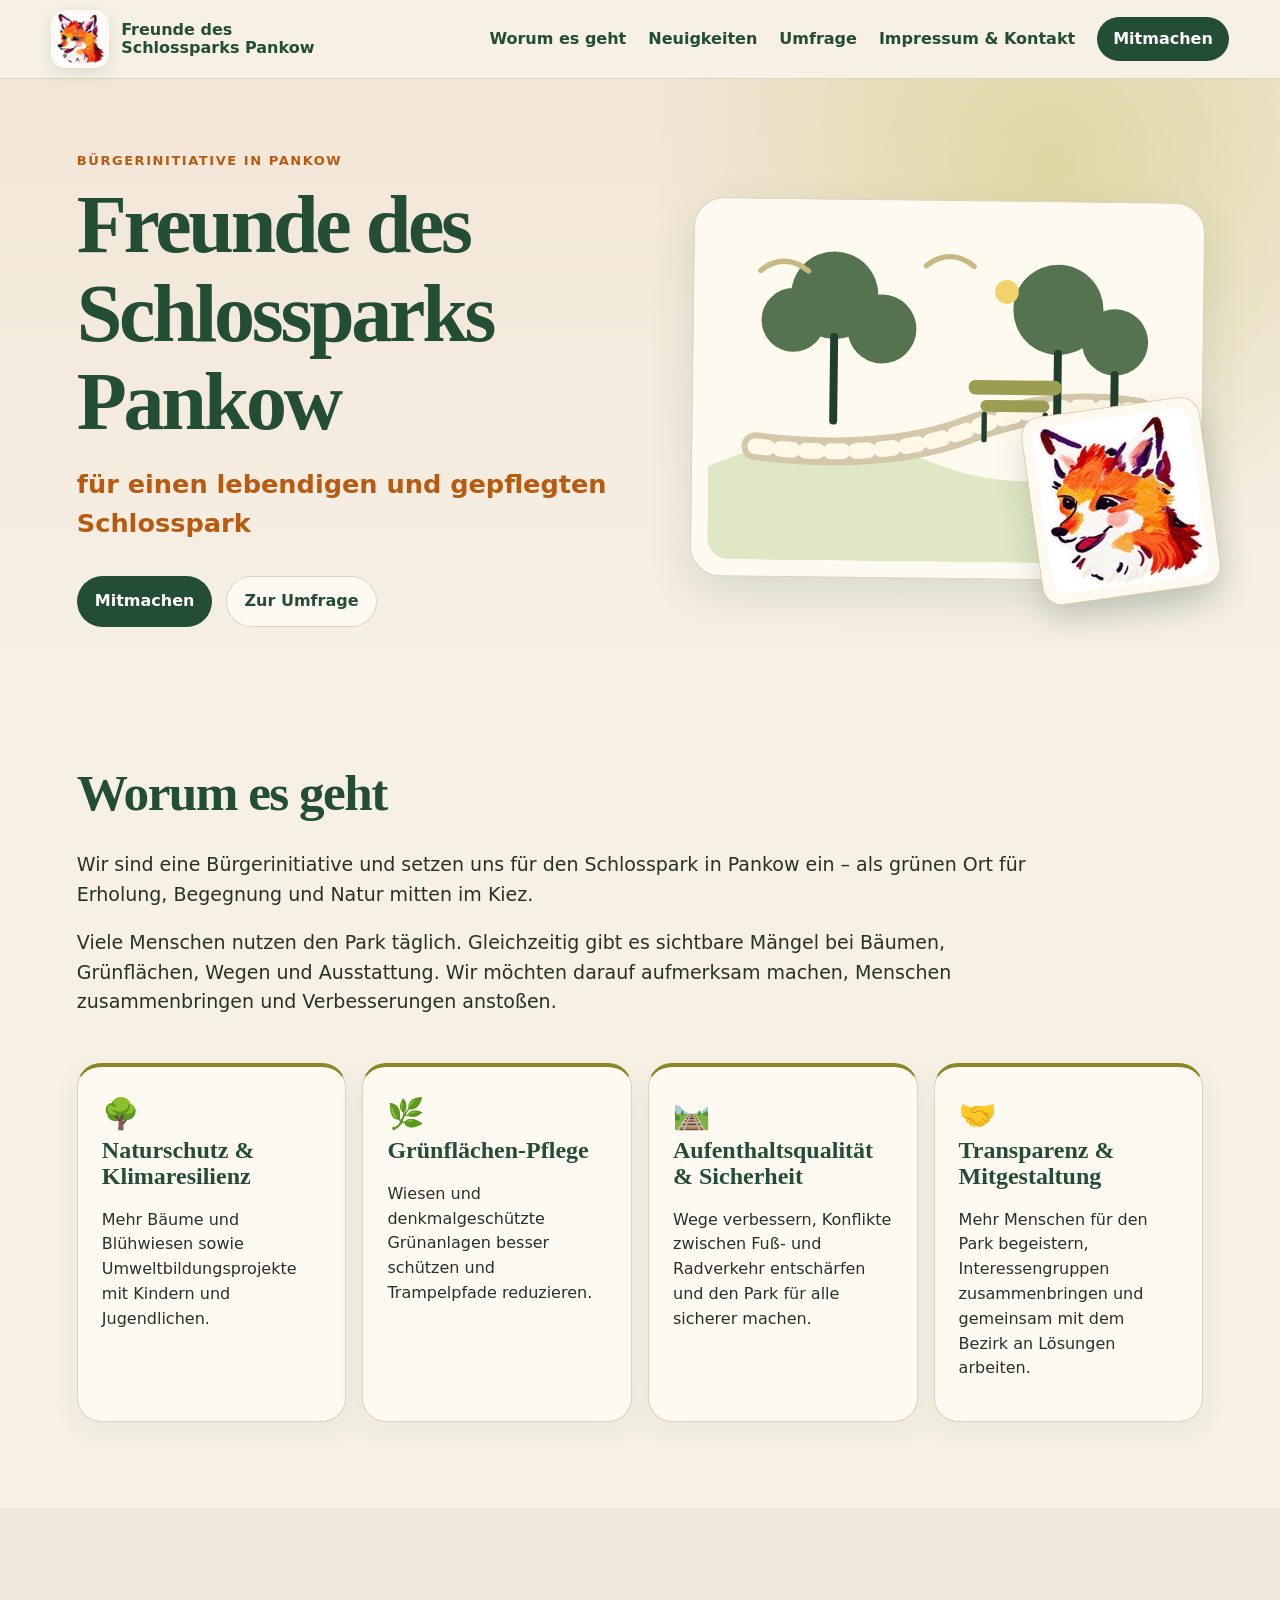
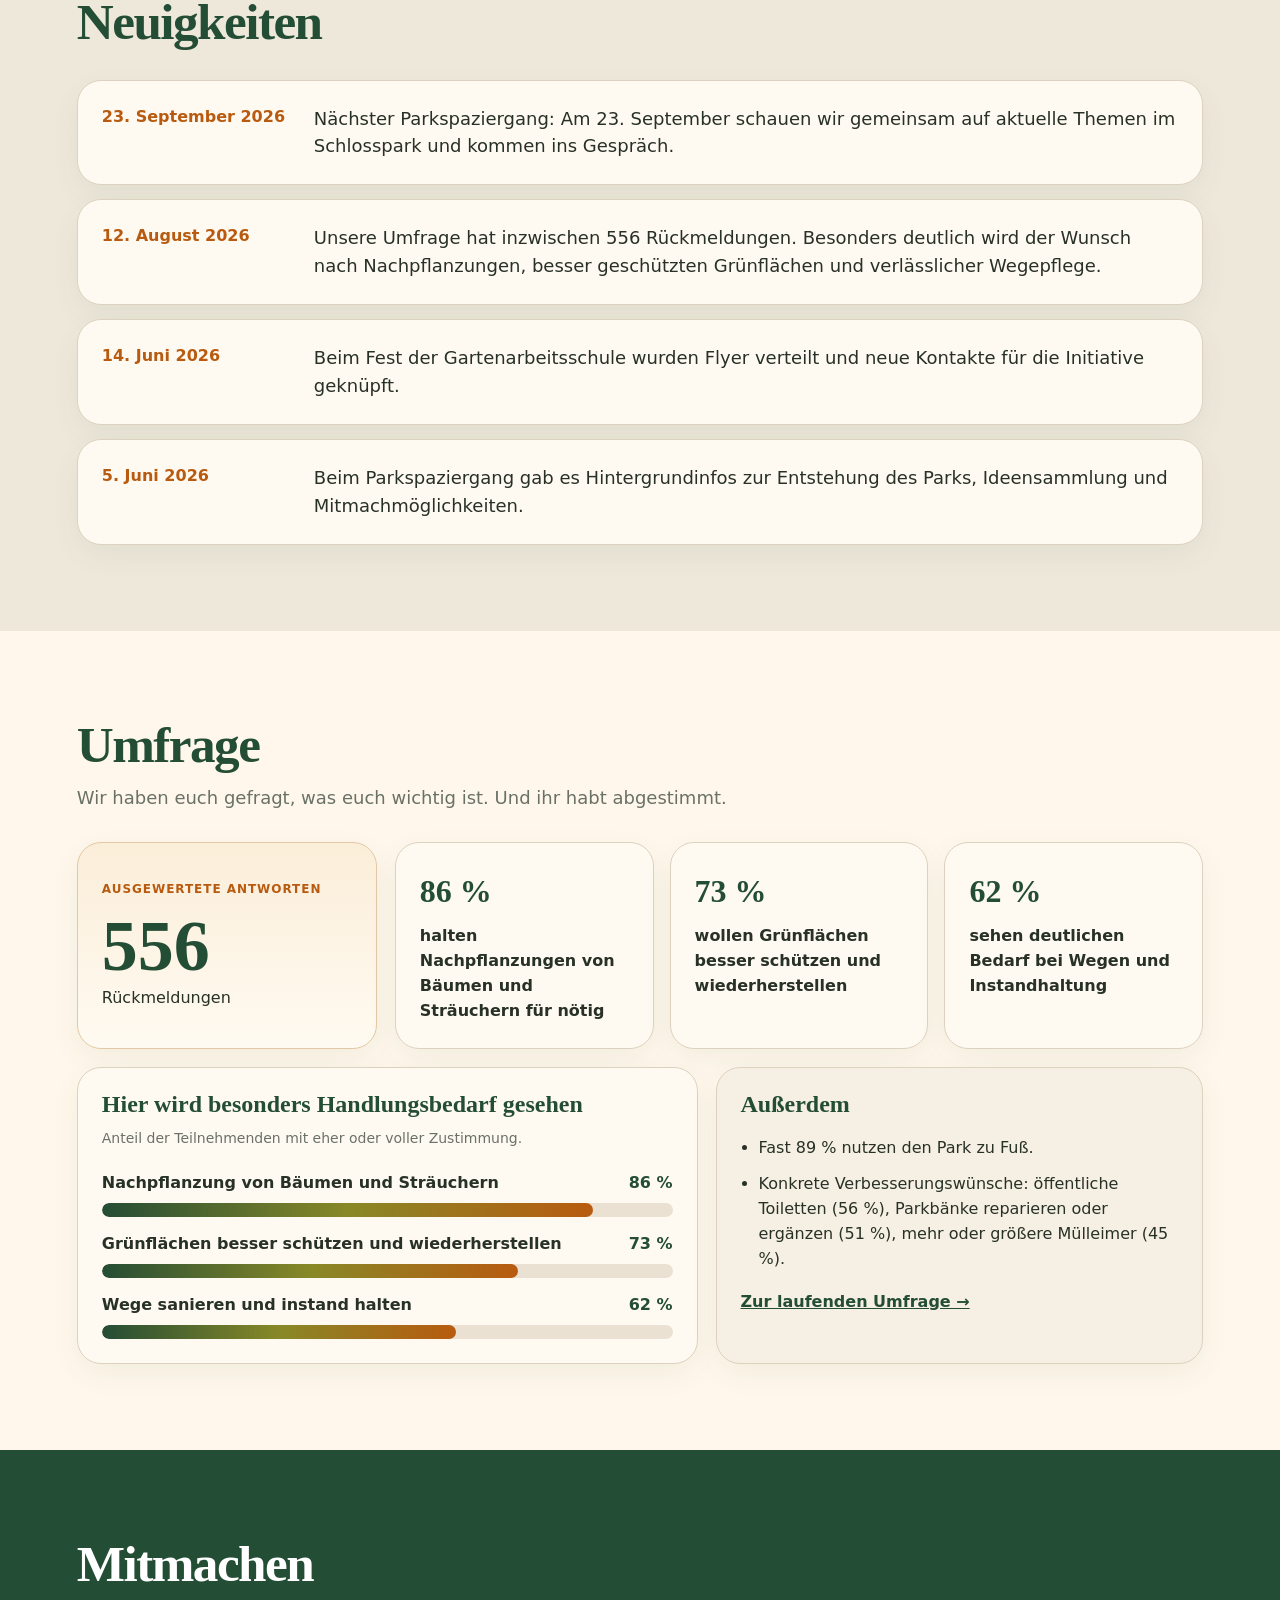
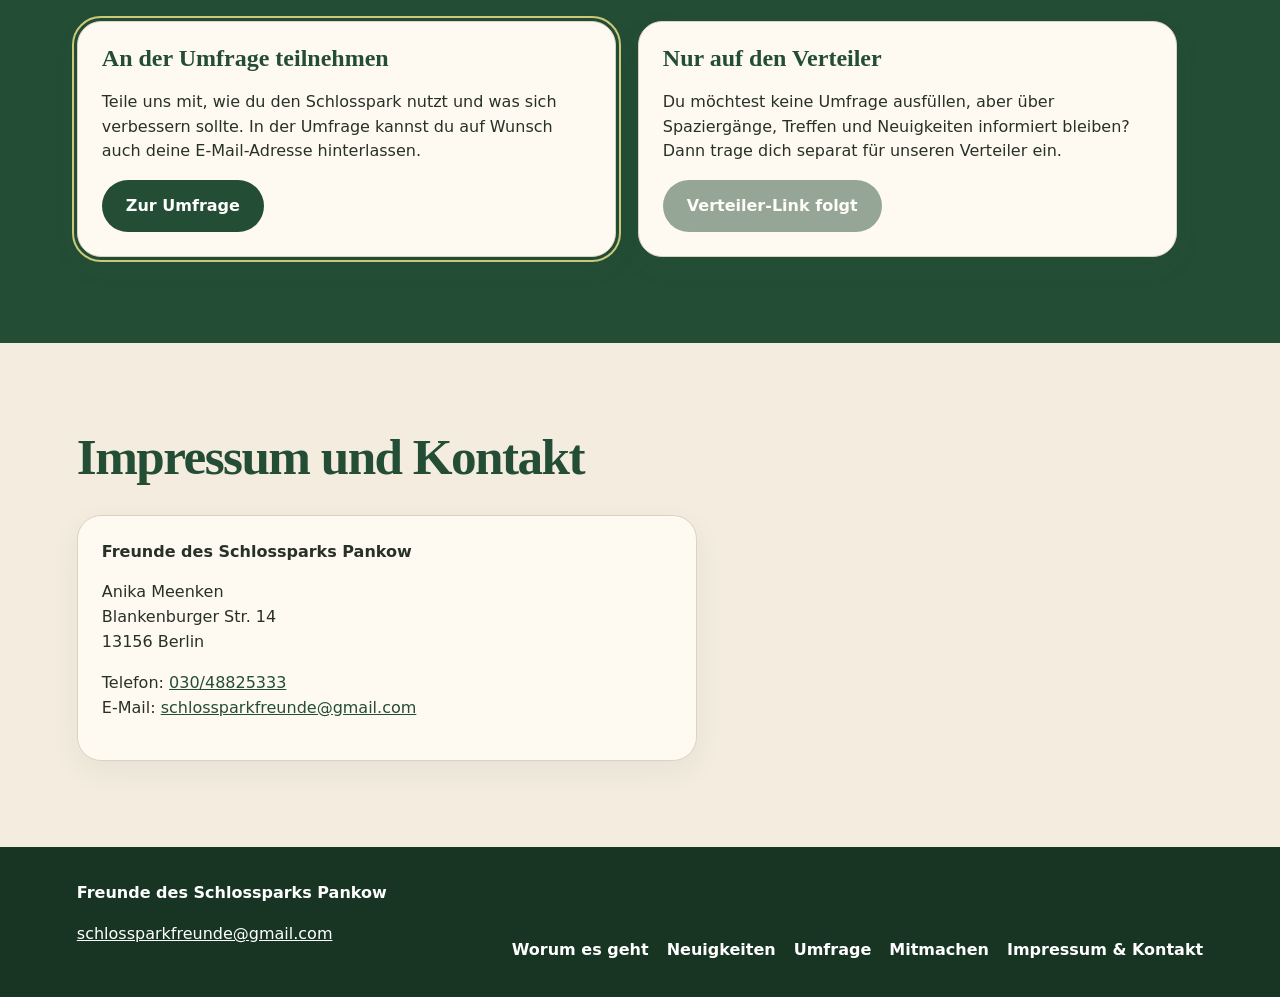
==== commit 74570ff7: "Originalen Fuchs auf der Website verwenden" ====
--- a/index.html
+++ b/index.html
@@ -10,7 +10,7 @@
 <body>
   <header class="site-header">
     <a class="brand" href="#top" aria-label="Startseite">
-      <img id="brand-logo" src="assets/fuchs.jpg" alt="Fuchs-Logo der Freunde des Schlossparks Pankow" />
+      <img id="brand-logo" src="assets/fuchs-aquarell.jpg" alt="Fuchs-Logo der Freunde des Schlossparks Pankow" />
       <span>Freunde des<br>Schlossparks Pankow</span>
     </a>
     <button class="menu-button" aria-expanded="false" aria-controls="nav">Menü</button>
@@ -39,7 +39,7 @@
           <img id="hero-illustration" src="assets/park-illustration.svg" alt="" />
         </div>
         <div class="fox-sticker">
-          <img id="hero-fox" src="assets/fuchs.jpg" alt="" />
+          <img id="hero-fox" src="assets/fuchs-aquarell.jpg" alt="" />
         </div>
       </div>
     </section>
--- a/style.css
+++ b/style.css
@@ -3,6 +3,7 @@
   --green-dark:#183524;
   --olive:#888827;
   --orange:#b85b10;
+  --orange-light:#d98631;
   --cream:#f6f0e5;
   --paper:#fffaf1;
   --text:#283126;
@@ -16,45 +17,41 @@
 a{color:inherit}
 img{max-width:100%}
 h1,h2,h3{font-family:Georgia,serif;color:var(--green);line-height:1.08;margin:0 0 18px}
-h1{font-size:clamp(44px,6.5vw,80px);letter-spacing:-.04em}
-h2{font-size:clamp(32px,4vw,52px);letter-spacing:-.03em}
+h1{font-size:clamp(42px,6.5vw,82px);letter-spacing:-.04em}
+h2{font-size:clamp(30px,4vw,52px);letter-spacing:-.03em}
 h3{font-size:24px}
 p{margin-top:0}
-.site-header{position:sticky;top:0;z-index:20;display:flex;align-items:center;justify-content:space-between;padding:10px clamp(18px,4vw,56px);background:rgba(246,240,229,.96);backdrop-filter:blur(10px);border-bottom:1px solid var(--line)}
+.site-header{position:sticky;top:0;z-index:20;display:flex;align-items:center;justify-content:space-between;padding:10px clamp(18px,4vw,56px);background:rgba(246,240,229,.95);backdrop-filter:blur(10px);border-bottom:1px solid var(--line)}
 .brand{display:flex;gap:12px;align-items:center;color:var(--green);text-decoration:none;font-weight:850;line-height:1.1}
-.brand img{width:58px;height:58px;object-fit:contain;flex:0 0 auto}
-.nav{display:flex;gap:20px;align-items:center}
+.brand img{width:58px;height:58px;object-fit:contain;border-radius:14px;background:var(--paper);padding:3px;box-shadow:0 5px 15px rgba(36,77,53,.12)}
+.nav{display:flex;gap:22px;align-items:center}
 .nav a{color:var(--green);text-decoration:none;font-weight:680}
-.nav-cta{padding:10px 16px;border-radius:999px;background:var(--green);color:#fff!important}
+.nav-cta{padding:10px 16px;border-radius:999px;background:var(--green);color:#fff !important}
 .menu-button{display:none}
-.hero{display:grid;grid-template-columns:1.15fr .85fr;gap:52px;align-items:center;padding:82px clamp(22px,6vw,86px) 72px;background:radial-gradient(circle at 82% 15%,rgba(190,191,78,.34),transparent 36%),linear-gradient(180deg,rgba(184,91,16,.06),transparent)}
-.hero-subtitle{font-family:Georgia,serif;font-size:clamp(22px,2.6vw,34px);color:var(--green);max-width:740px;margin:0}
+.hero{display:grid;grid-template-columns:1.05fr .95fr;gap:50px;align-items:center;padding:72px clamp(22px,6vw,86px) 52px;background:radial-gradient(circle at 82% 15%,rgba(190,191,78,.38),transparent 34%),linear-gradient(180deg,rgba(184,91,16,.07),transparent)}
+.hero-subtitle{font-size:clamp(20px,2vw,28px);color:var(--orange);font-weight:700;margin:8px 0 0}
 .eyebrow{text-transform:uppercase;letter-spacing:.12em;font-size:13px;font-weight:900;color:var(--orange);margin:0 0 10px}
-.hero-actions{display:flex;gap:14px;flex-wrap:wrap;margin-top:34px}
-.hero-visual{display:flex;justify-content:center;align-items:center}
-.hero-visual img{width:min(100%,520px);filter:drop-shadow(0 18px 30px rgba(36,77,53,.12))}
+.hero-actions{display:flex;gap:14px;flex-wrap:wrap;margin-top:32px}
 .button{display:inline-flex;align-items:center;justify-content:center;padding:13px 18px;border-radius:999px;text-decoration:none;border:0;font-weight:800;cursor:pointer;transition:transform .15s ease,box-shadow .15s ease,opacity .15s ease}
 .button:hover:not(.disabled){transform:translateY(-1px);box-shadow:0 9px 20px rgba(36,77,53,.16)}
 .button.large{min-height:52px;padding-inline:24px}
 .primary{background:var(--green);color:#fff}
 .secondary{background:var(--paper);color:var(--green);box-shadow:inset 0 0 0 1px var(--line)}
 .button.disabled{opacity:.48;cursor:not-allowed}
-.section{padding:82px clamp(22px,6vw,86px)}
+.hero-visual{position:relative;min-height:320px}
+.hero-visual-card{background:var(--paper);border-radius:30px;padding:16px;box-shadow:var(--shadow);border:1px solid var(--line);transform:rotate(.7deg)}
+.hero-visual-card img{display:block;width:100%;border-radius:22px}
+.fox-sticker{position:absolute;right:-8px;bottom:-18px;width:min(180px,38%);background:var(--paper);padding:10px;border-radius:20px;box-shadow:0 14px 32px rgba(36,77,53,.2);transform:rotate(-8deg);border:1px solid rgba(184,91,16,.28)}
+.fox-sticker img{display:block;width:100%;border-radius:14px;object-fit:contain}
+.section{padding:86px clamp(22px,6vw,86px)}
+.compact-heading{margin-bottom:22px}
+.section-subtitle{margin-top:-6px;font-size:18px;color:var(--muted)}
+.about-text{font-size:19px;max-width:960px}
+.goals{display:grid;grid-template-columns:repeat(4,1fr);gap:16px;padding-top:28px}
+.goals article,.highlight-card,.join-card,.legal-card,.panel,.news-item,.survey-count-card{background:var(--paper);border:1px solid var(--line);border-radius:24px;padding:24px;box-shadow:0 10px 30px rgba(36,77,53,.06)}
+.goals article{border-top:4px solid var(--olive)}
+.goals span{font-size:30px}
 .section-heading{max-width:840px;margin-bottom:30px}
-.compact-heading{margin-bottom:24px}
-.section-subtitle{font-family:Georgia,serif;font-size:clamp(19px,2.2vw,26px);color:var(--green);max-width:760px}
-.about-section{background:var(--paper)}
-.about-text{font-size:19px;max-width:920px}
-.about-text p:last-child{margin-bottom:0}
-.goals{display:grid;grid-template-columns:repeat(4,1fr);gap:16px;margin-top:42px}
-.goals article,.highlight-card,.join-card,.legal-card,.panel,.news-item,.survey-count-card{background:var(--paper);border:1px solid var(--line);border-radius:24px;padding:24px;box-shadow:0 10px 30px rgba(36,77,53,.06)}
-.goals article{border-top:4px solid var(--olive);background:#fffdf7}
-.goals span{font-size:30px}
-.news-section{background:#eee8da}
-.news-list{display:grid;gap:14px}
-.news-item{display:grid;grid-template-columns:190px 1fr;gap:22px;align-items:start}
-.news-item time{font-weight:900;color:var(--orange)}
-.news-item p{margin:0;font-size:18px}
 .results{background:#fff7eb}
 .survey-topline{display:grid;grid-template-columns:300px 1fr;gap:18px;align-items:stretch;margin-bottom:18px}
 .survey-count-card{display:flex;flex-direction:column;justify-content:center;align-items:flex-start;background:linear-gradient(180deg,#fbeed9,#fffaf1);border-color:#e2c8a4}
@@ -75,17 +72,20 @@
 .priority-fill{height:100%;border-radius:999px;background:linear-gradient(90deg,var(--green),var(--olive),var(--orange))}
 .context-list{margin:0 0 18px 18px;padding:0;display:grid;gap:12px}
 .inline-link{display:inline-block;color:var(--green);font-weight:900}
+.news-section{background:#eee8da}
+.news-list{display:grid;gap:14px}
+.news-item{display:grid;grid-template-columns:190px 1fr;gap:22px;align-items:start}
+.news-item time{font-weight:900;color:var(--orange)}
+.news-item p{margin:0;font-size:18px}
 .join-section{background:var(--green);color:#fff}
 .join-heading h2{color:#fff}
 .join-grid{display:grid;grid-template-columns:1fr 1fr;gap:22px;max-width:1100px}
 .join-card{position:relative;color:var(--text);display:flex;flex-direction:column;align-items:flex-start}
 .join-card.featured{outline:2px solid #c9c978;outline-offset:3px}
 .join-card .button{margin-top:auto}
-.join-letter{display:inline-grid;place-items:center;width:38px;height:38px;border-radius:50%;background:#ece6c7;color:var(--green);font-weight:900;margin-bottom:18px}
 .legal-section{background:#f3ecdf}
-.legal-grid{display:grid;grid-template-columns:1fr 1fr;gap:18px;max-width:900px}
-.legal-card a{color:var(--green);font-weight:700}
-.contact-card{background:#fffdf7}
+.legal-card{max-width:620px}
+.legal-card a{color:var(--green)}
 .footer{padding:34px clamp(22px,6vw,86px);background:var(--green-dark);color:#fff;display:flex;justify-content:space-between;gap:30px;align-items:flex-end}
 .footer a{color:#fff}
 .footer-nav{display:flex;gap:18px;flex-wrap:wrap}
@@ -95,17 +95,19 @@
   .nav{display:none;position:absolute;left:18px;right:18px;top:78px;flex-direction:column;align-items:flex-start;background:var(--paper);padding:20px;border-radius:22px;border:1px solid var(--line);box-shadow:var(--shadow)}
   .nav.open{display:flex}
   .hero,.survey-topline,.survey-panels{grid-template-columns:1fr}
-  .goals,.join-grid,.legal-grid{grid-template-columns:1fr 1fr}
+  .goals,.join-grid{grid-template-columns:1fr 1fr}
   .highlight-grid{grid-template-columns:1fr}
   .news-item{grid-template-columns:1fr}
-  .hero-visual{max-width:650px}
+  .hero-visual{max-width:680px}
+  .fox-sticker{right:8px;bottom:-12px}
 }
 @media(max-width:640px){
-  .goals,.join-grid,.legal-grid{grid-template-columns:1fr}
-  h1{font-size:43px}
-  .hero{padding-top:50px}
+  .goals,.join-grid{grid-template-columns:1fr}
+  h1{font-size:42px}
+  .hero{padding-top:48px}
   .brand span{font-size:14px}
   .brand img{width:50px;height:50px}
   .footer{align-items:flex-start;flex-direction:column}
   .survey-count-card strong{font-size:56px}
+  .fox-sticker{width:120px}
 }
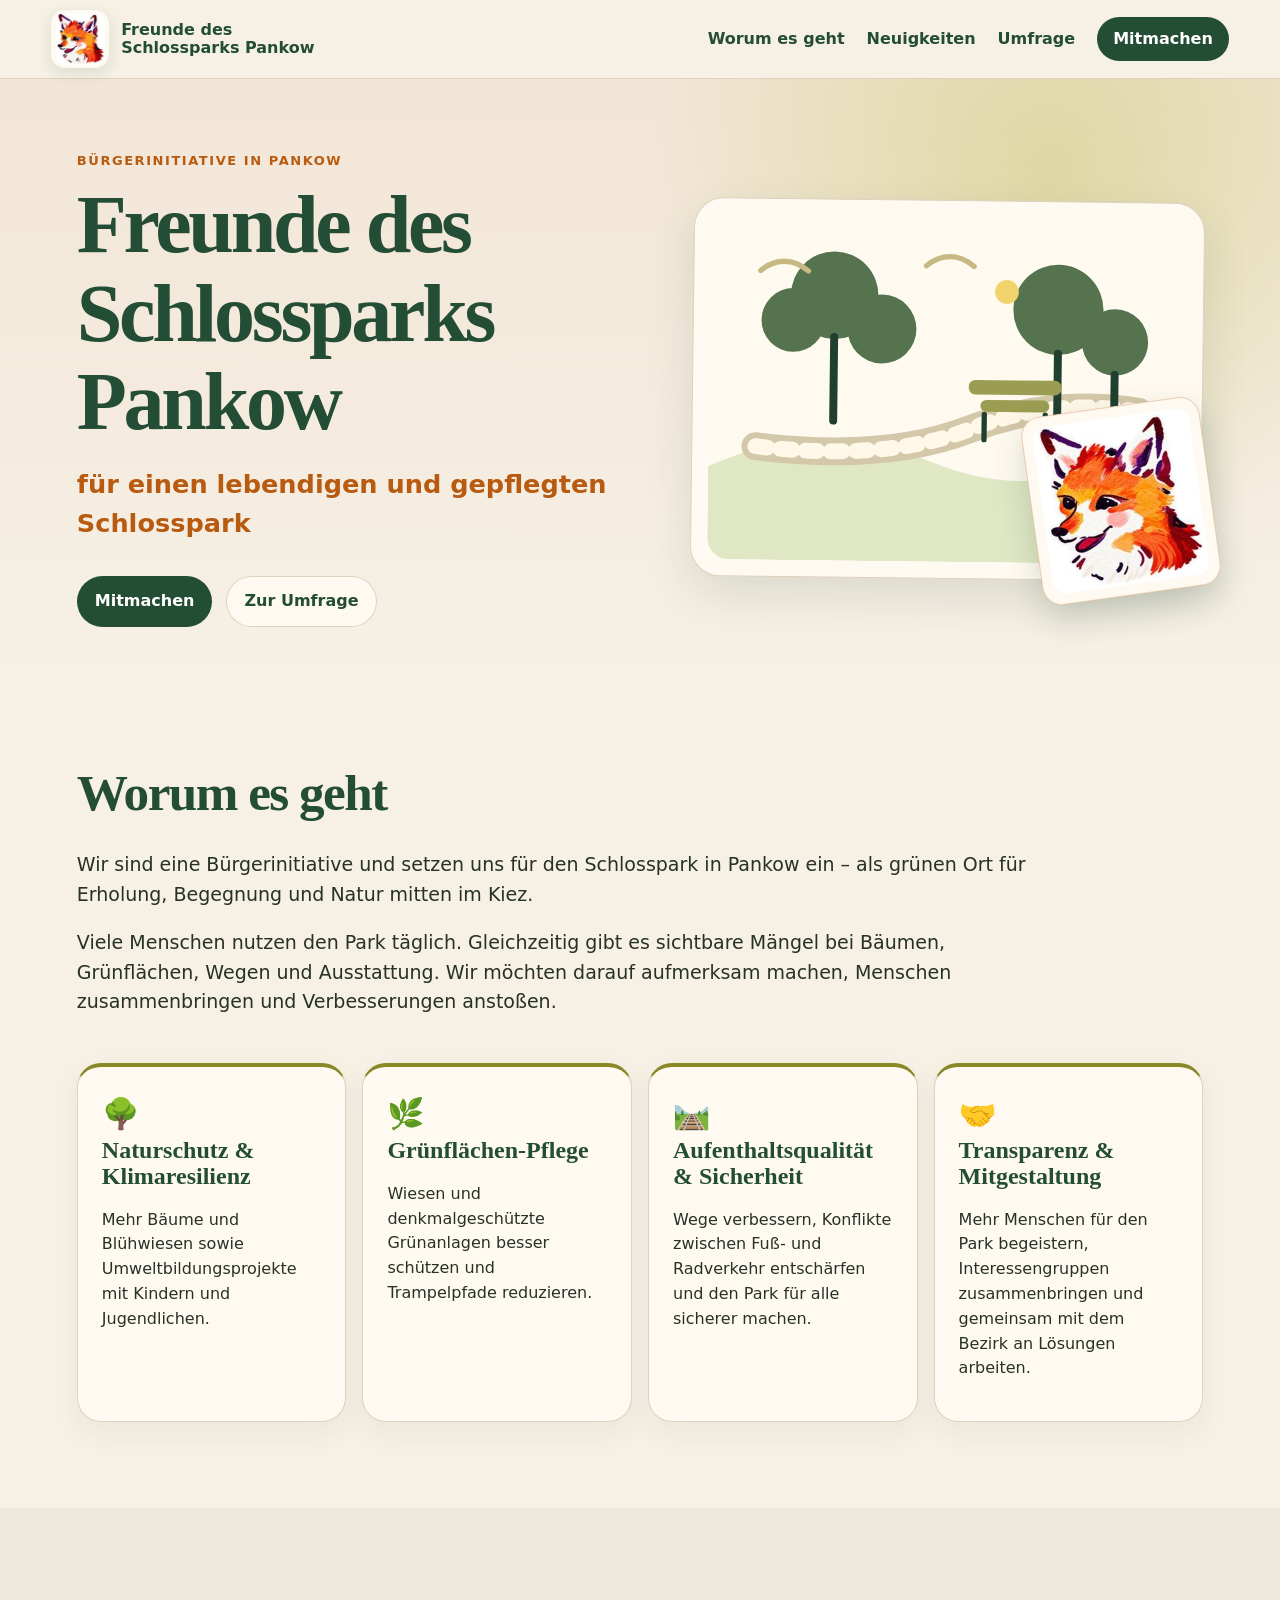
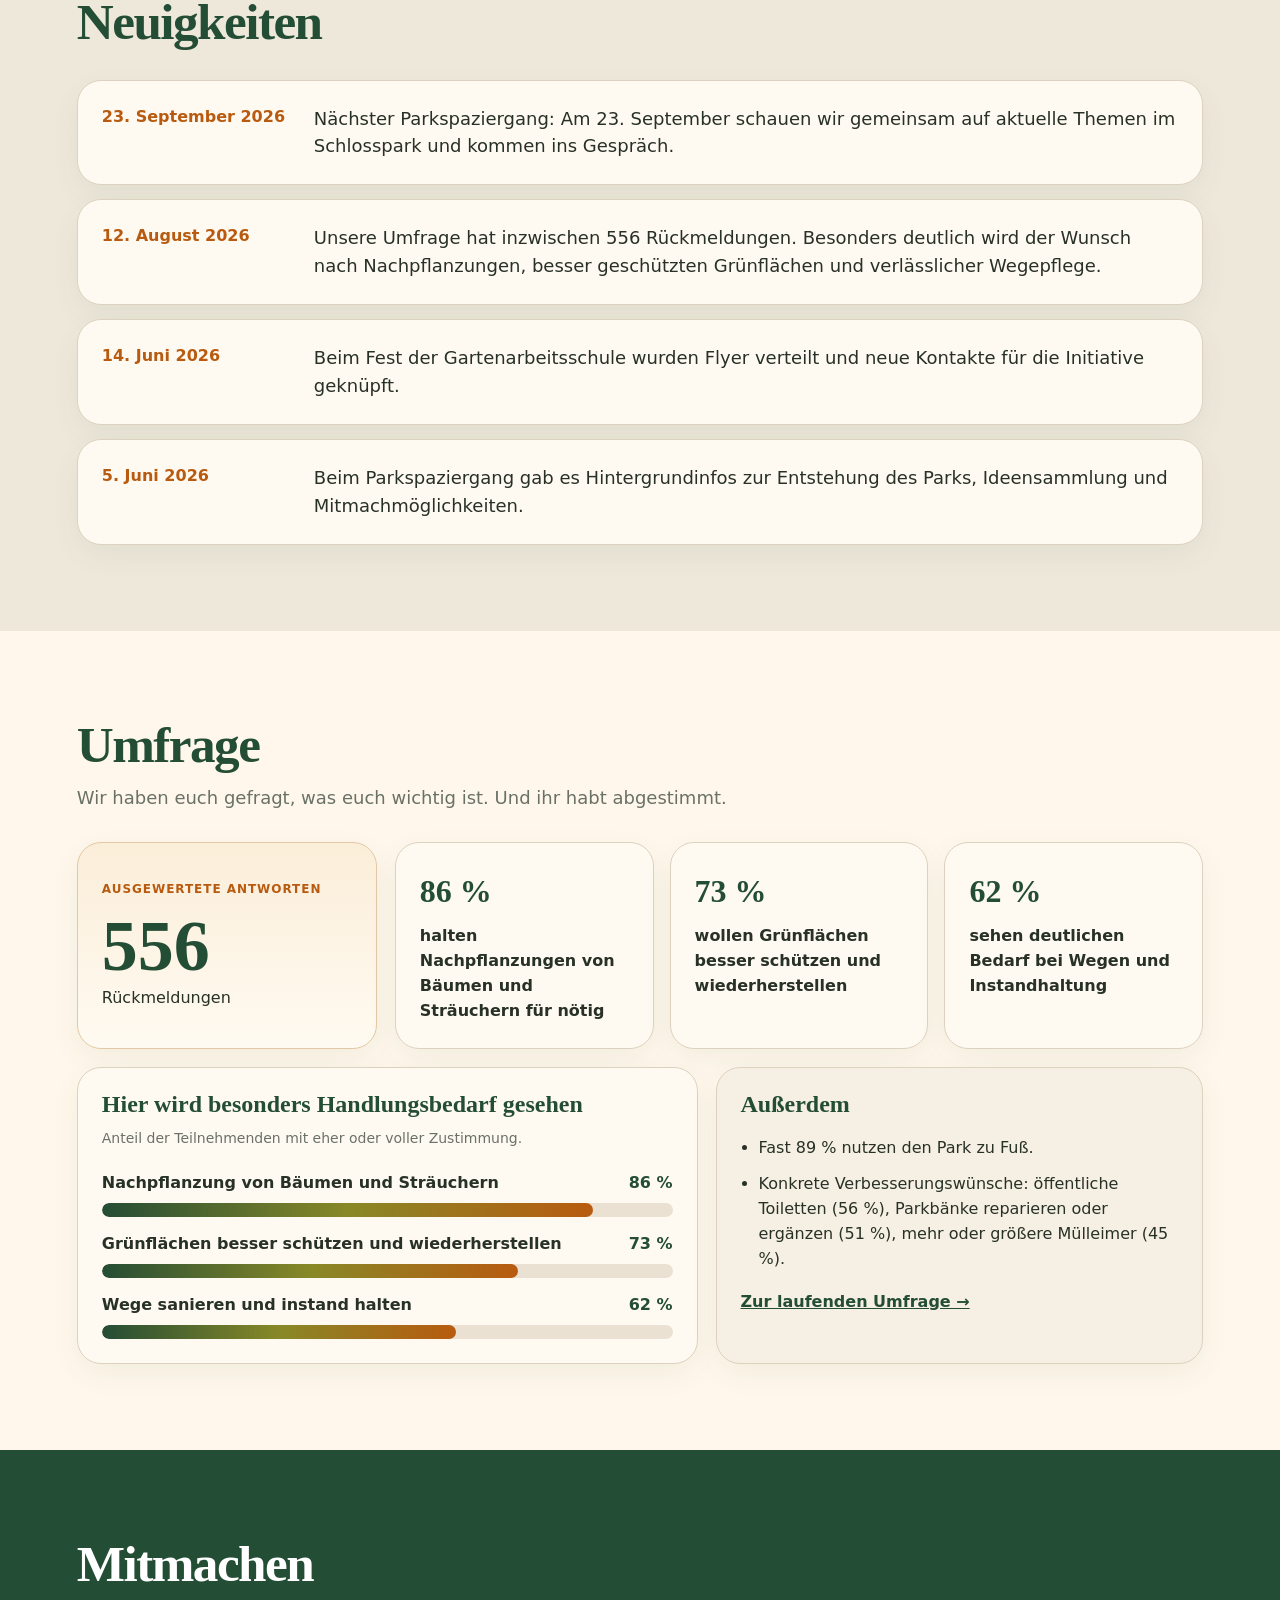
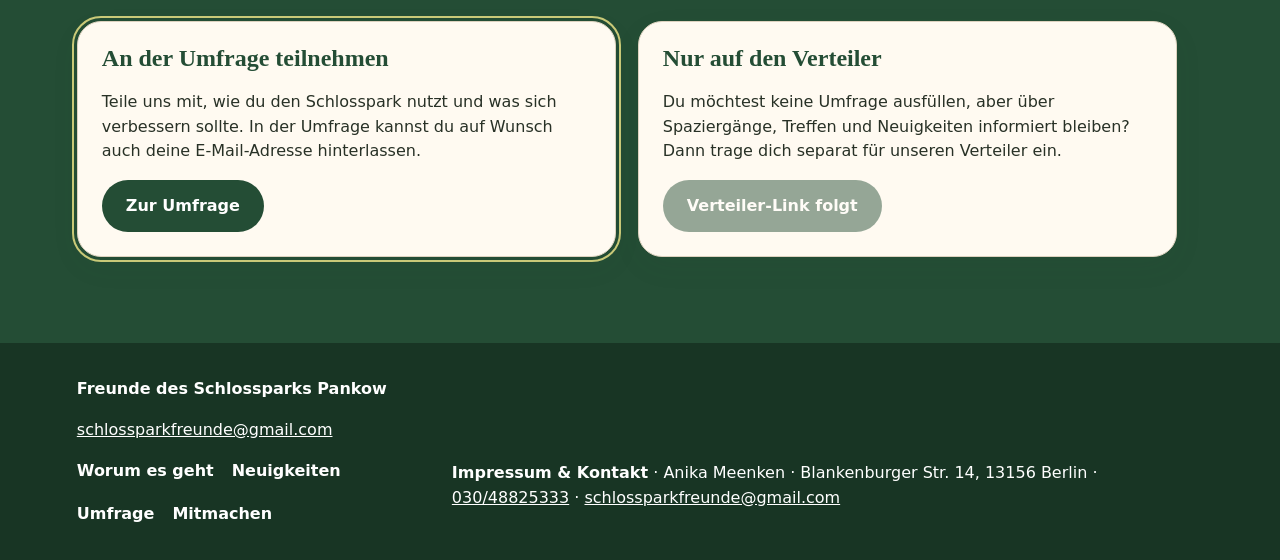
==== commit 60c4277c: "Impressum dezent in den Footer verschieben" ====
--- a/index.html
+++ b/index.html
@@ -18,7 +18,6 @@
       <a href="#worum">Worum es geht</a>
       <a href="#neuigkeiten">Neuigkeiten</a>
       <a href="#umfrage">Umfrage</a>
-      <a href="#impressum">Impressum &amp; Kontakt</a>
       <a class="nav-cta" href="#mitmachen">Mitmachen</a>
     </nav>
   </header>
@@ -92,14 +91,12 @@
       <div class="section-heading compact-heading join-heading">
         <h2>Mitmachen</h2>
       </div>
-
       <div class="join-grid">
         <article class="join-card featured">
           <h3 data-join-survey-title>An der Umfrage teilnehmen</h3>
           <p data-join-survey-text>Teile uns mit, wie du den Schlosspark nutzt und was sich verbessern sollte.</p>
           <a class="button primary large" data-survey-link href="#">Zur Umfrage</a>
         </article>
-
         <article class="join-card">
           <h3 data-join-mailing-title>Nur auf den Verteiler</h3>
           <p data-join-mailing-text>Du möchtest keine Umfrage ausfüllen, aber informiert bleiben? Dann trage dich separat für unseren Verteiler ein.</p>
@@ -107,32 +104,24 @@
         </article>
       </div>
     </section>
-
-    <section id="impressum" class="section legal-section">
-      <div class="section-heading compact-heading">
-        <h2>Impressum und Kontakt</h2>
-      </div>
-      <div class="legal-card">
-        <p><strong>Freunde des Schlossparks Pankow</strong></p>
-        <p><span data-contact-name>Anika Meenken</span><br><span data-contact-address1>Blankenburger Str. 14</span><br><span data-contact-address2>13156 Berlin</span></p>
-        <p>Telefon: <a data-contact-phone-link href="tel:+493048825333" data-contact-phone>030/48825333</a><br>
-        E-Mail: <a data-contact-email-link href="mailto:schlossparkfreunde@gmail.com" data-contact-email>schlossparkfreunde@gmail.com</a></p>
-      </div>
-    </section>
   </main>
 
   <footer class="footer">
-    <div>
-      <p><strong>Freunde des Schlossparks Pankow</strong></p>
-      <p><a data-contact-email-link href="mailto:schlossparkfreunde@gmail.com" data-contact-email>schlossparkfreunde@gmail.com</a></p>
+    <div class="footer-main">
+      <div>
+        <p><strong>Freunde des Schlossparks Pankow</strong></p>
+        <p><a data-contact-email-link href="mailto:schlossparkfreunde@gmail.com" data-contact-email>schlossparkfreunde@gmail.com</a></p>
+      </div>
+      <nav class="footer-nav" aria-label="Fußnavigation">
+        <a href="#worum">Worum es geht</a>
+        <a href="#neuigkeiten">Neuigkeiten</a>
+        <a href="#umfrage">Umfrage</a>
+        <a href="#mitmachen">Mitmachen</a>
+      </nav>
     </div>
-    <nav class="footer-nav" aria-label="Fußnavigation">
-      <a href="#worum">Worum es geht</a>
-      <a href="#neuigkeiten">Neuigkeiten</a>
-      <a href="#umfrage">Umfrage</a>
-      <a href="#mitmachen">Mitmachen</a>
-      <a href="#impressum">Impressum &amp; Kontakt</a>
-    </nav>
+    <div id="impressum" class="footer-legal">
+      <p><strong>Impressum &amp; Kontakt</strong> · <span data-contact-name>Anika Meenken</span> · <span data-contact-address1>Blankenburger Str. 14</span>, <span data-contact-address2>13156 Berlin</span> · <a data-contact-phone-link href="tel:+493048825333" data-contact-phone>030/48825333</a> · <a data-contact-email-link href="mailto:schlossparkfreunde@gmail.com" data-contact-email>schlossparkfreunde@gmail.com</a></p>
+    </div>
   </footer>
 
   <script src="content.js"></script>
